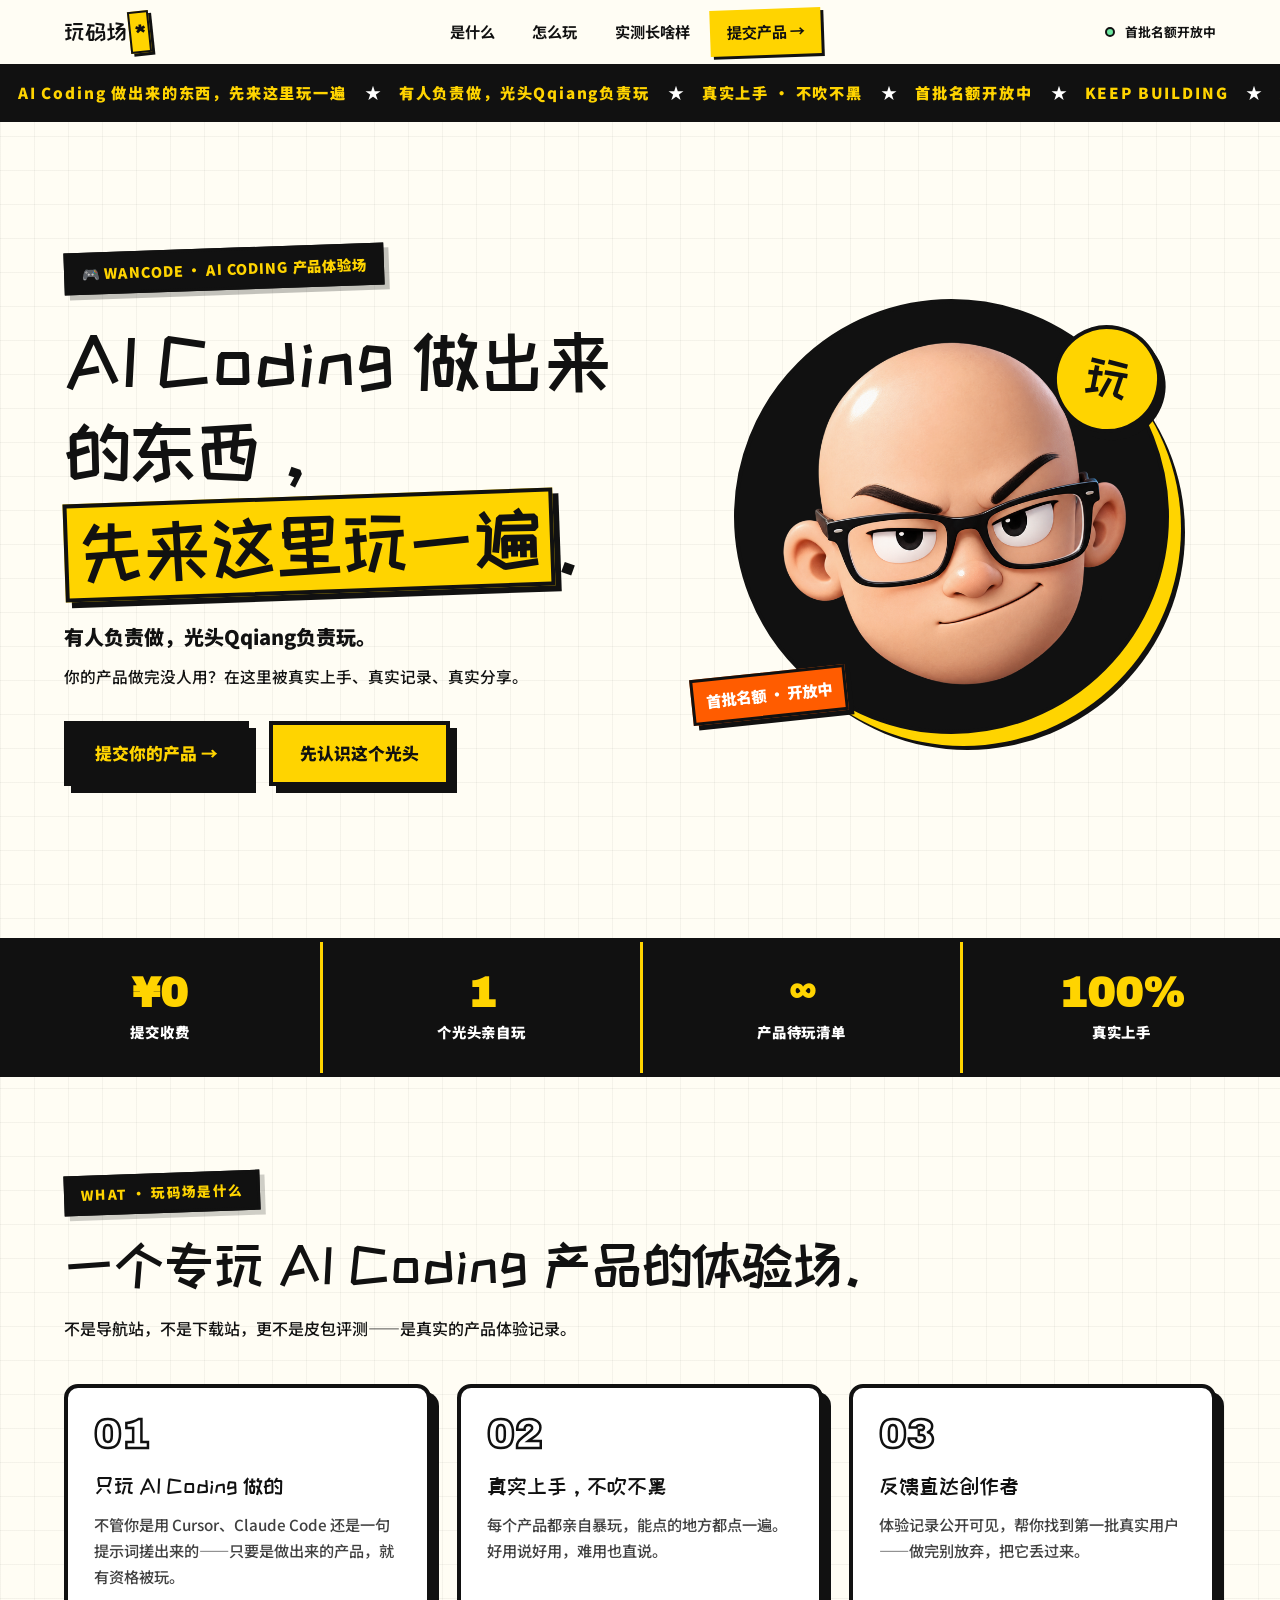
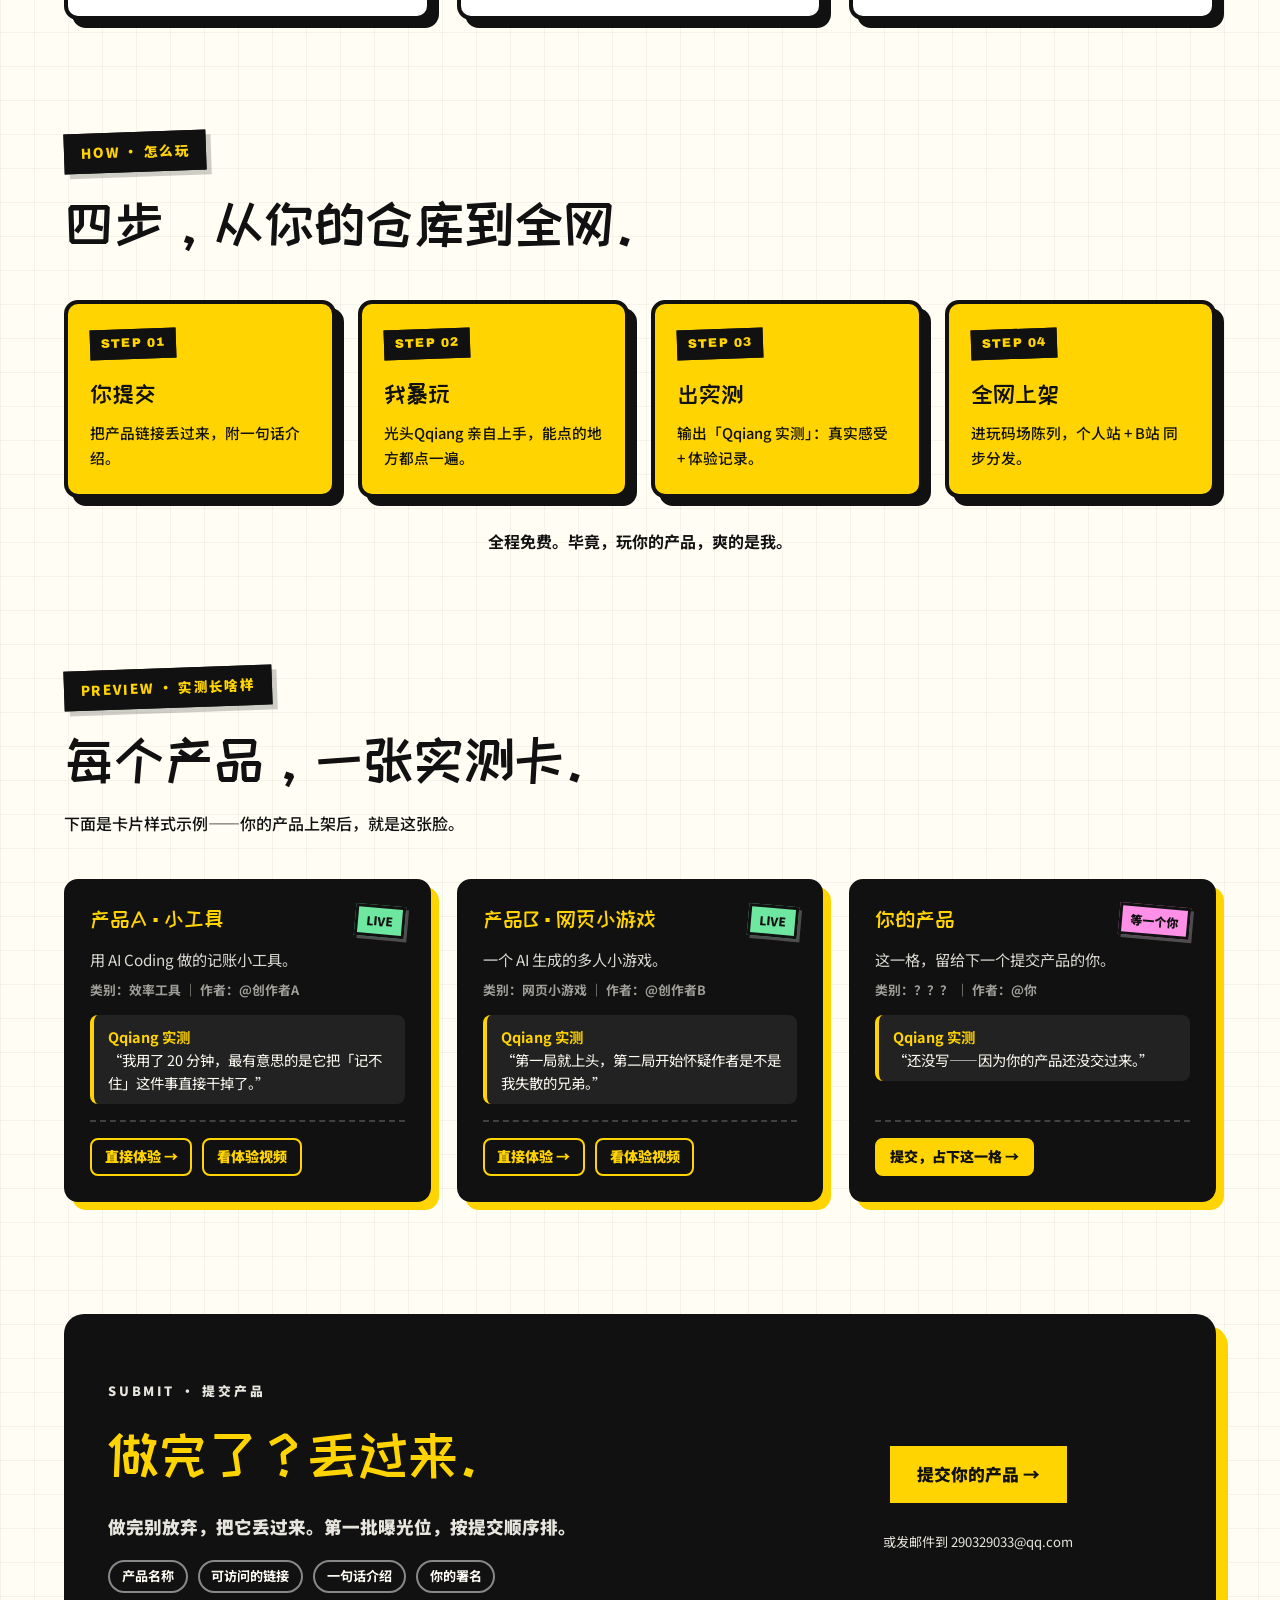
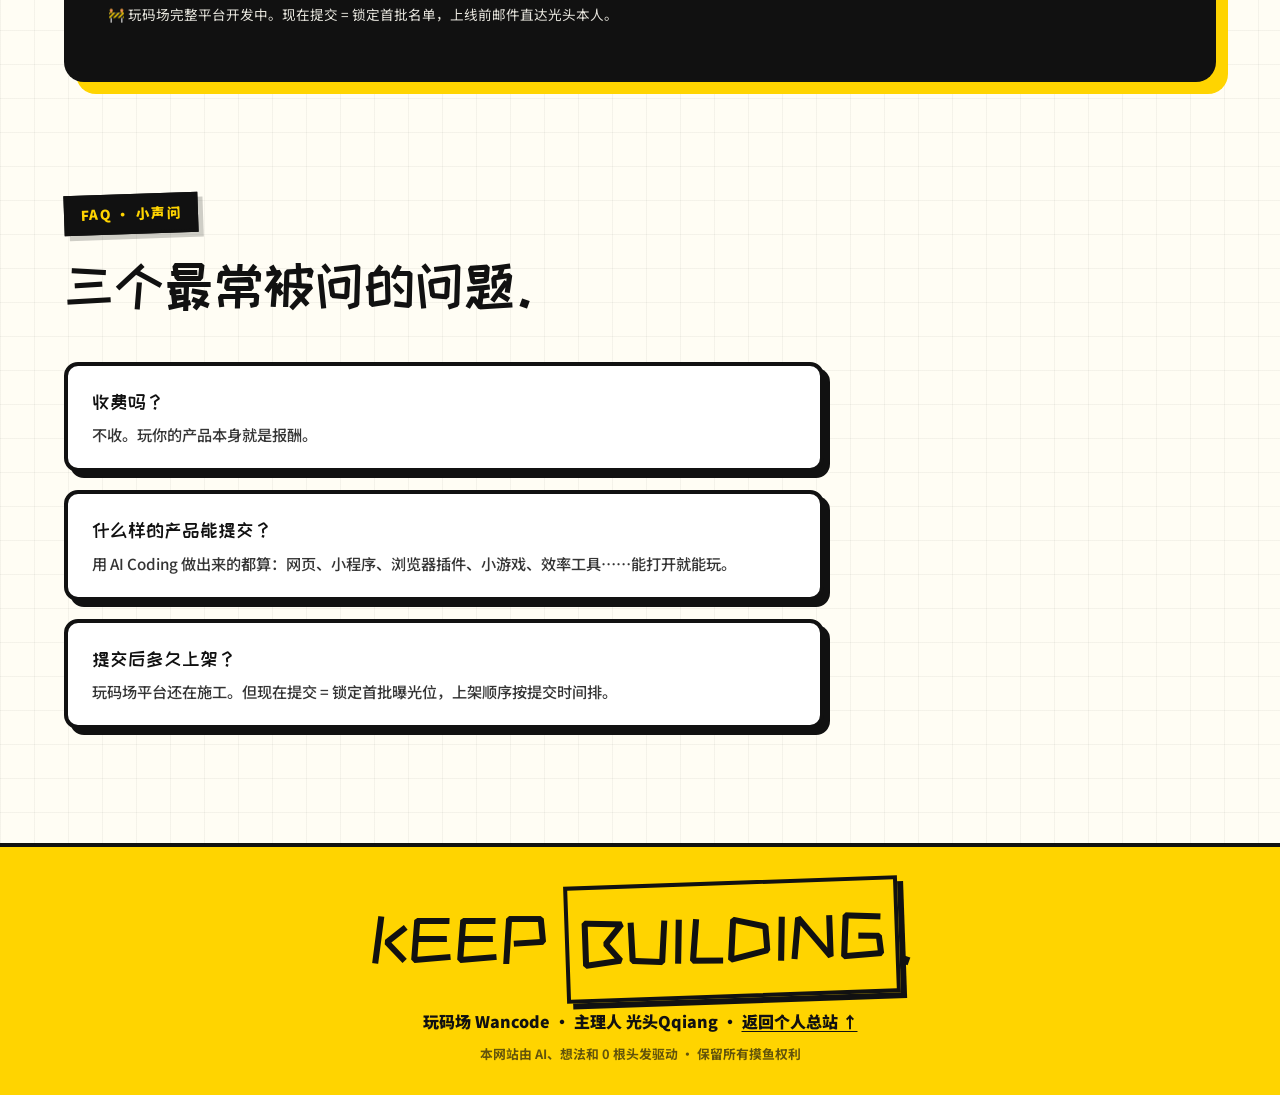
==== wancode/index.html @ 595b13b5 "🏟️ 玩码场落地页上线：AI Coding 产品体验场 + 个人站入口接通" ====
<!DOCTYPE html>
<html lang="zh-CN">
<head>
  <meta charset="UTF-8">
  <meta name="viewport" content="width=device-width, initial-scale=1.0">
  <title>玩码场 Wancode — AI Coding 产品体验场</title>
  <meta name="description" content="玩码场：AI Coding 做出来的东西，先来这里玩一遍。光头Qqiang 替你真实上手体验每一个产品，不吹不黑。">
  <meta property="og:title" content="玩码场 Wancode — AI Coding 产品体验场">
  <meta property="og:description" content="AI Coding 做出来的东西，先来这里玩一遍。有人负责做，光头Qqiang负责玩。">
  <meta property="og:type" content="website">
  <meta property="og:url" content="https://qqiang.com/wancode/">
  <meta property="og:image" content="https://qqiang.com/assets/apple-touch-icon.png">
  <meta name="twitter:card" content="summary">
  <link rel="icon" type="image/png" href="../assets/favicon.png">
  <link rel="apple-touch-icon" href="../assets/apple-touch-icon.png">
  <link rel="preconnect" href="https://fonts.googleapis.com">
  <link rel="preconnect" href="https://fonts.gstatic.com" crossorigin>
  <link href="https://fonts.googleapis.com/css2?family=Archivo+Black&family=Noto+Sans+SC:wght@400;500;700;900&family=ZCOOL+KuaiLe&display=swap" rel="stylesheet">
  <link rel="stylesheet" href="style.css">
</head>
<body>

  <!-- 顶部导航 -->
  <header class="nav">
    <div class="nav-inner">
      <a class="logo" href="#top">玩码场<b>*</b></a>
      <nav class="nav-links">
        <a href="#what">是什么</a>
        <a href="#how">怎么玩</a>
        <a href="#preview">实测长啥样</a>
        <a class="nav-cta" href="#submit">提交产品 →</a>
      </nav>
      <div class="status">
        <span class="dot"></span>
        <span class="txt">首批名额开放中</span>
      </div>
    </div>
  </header>

  <!-- 跑马灯 -->
  <div class="ticker" aria-hidden="true">
    <div class="ticker-track">
      <div class="ticker-group">
        <span>AI Coding 做出来的东西，先来这里玩一遍</span><em>★</em>
        <span>有人负责做，光头Qqiang负责玩</span><em>★</em>
        <span>真实上手 · 不吹不黑</span><em>★</em>
        <span>首批名额开放中</span><em>★</em>
        <span>KEEP BUILDING</span><em>★</em>
      </div>
      <div class="ticker-group">
        <span>AI Coding 做出来的东西，先来这里玩一遍</span><em>★</em>
        <span>有人负责做，光头Qqiang负责玩</span><em>★</em>
        <span>真实上手 · 不吹不黑</span><em>★</em>
        <span>首批名额开放中</span><em>★</em>
        <span>KEEP BUILDING</span><em>★</em>
      </div>
    </div>
  </div>

  <main id="top">

    <!-- ============ HERO ============ -->
    <section class="hero">
      <div class="hero-left">
        <span class="kicker reveal">🎮 WANCODE · AI CODING 产品体验场</span>
        <h1 class="reveal" data-d=".06s">AI Coding 做出来的东西，<br><span class="hl">先来这里玩一遍</span>。</h1>
        <p class="hero-sub reveal" data-d=".12s">有人负责做，光头Qqiang负责玩。</p>
        <p class="hero-note reveal" data-d=".16s">你的产品做完没人用？在这里被真实上手、真实记录、真实分享。</p>
        <div class="hero-cta reveal" data-d=".2s">
          <a class="btn dark" href="#submit">提交你的产品 →</a>
          <a class="btn" href="../">先认识这个光头</a>
        </div>
      </div>

      <div class="hero-right reveal" data-d=".1s">
        <div class="head-zone">
          <img class="head-img" src="../assets/ip-hero.png" alt="玩码场主理人 光头Qqiang">
          <div class="play-badge">玩</div>
          <span class="sticker s1">首批名额 · 开放中</span>
        </div>
      </div>
    </section>

    <!-- 数字条 -->
    <section class="strip reveal">
      <div class="stat"><b>¥0</b><span>提交收费</span></div>
      <div class="stat"><b>1</b><span>个光头亲自玩</span></div>
      <div class="stat"><b>∞</b><span>产品待玩清单</span></div>
      <div class="stat"><b>100%</b><span>真实上手</span></div>
    </section>

    <!-- ============ 是什么 ============ -->
    <section id="what" class="sec">
      <div class="sec-head">
        <span class="sec-tag reveal">WHAT · 玩码场是什么</span>
        <h2 class="reveal" data-d=".06s">一个专玩 AI Coding 产品的体验场。</h2>
        <p class="sec-sub reveal" data-d=".12s">不是导航站，不是下载站，更不是皮包评测——是真实的产品体验记录。</p>
      </div>
      <div class="what-grid">
        <article class="what-card reveal">
          <div class="what-num">01</div>
          <h3>只玩 AI Coding 做的</h3>
          <p>不管你是用 Cursor、Claude Code 还是一句提示词搓出来的——只要是做出来的产品，就有资格被玩。</p>
        </article>
        <article class="what-card reveal" data-d=".08s">
          <div class="what-num">02</div>
          <h3>真实上手，不吹不黑</h3>
          <p>每个产品都亲自暴玩，能点的地方都点一遍。好用说好用，难用也直说。</p>
        </article>
        <article class="what-card reveal" data-d=".16s">
          <div class="what-num">03</div>
          <h3>反馈直达创作者</h3>
          <p>体验记录公开可见，帮你找到第一批真实用户——做完别放弃，把它丢过来。</p>
        </article>
      </div>
    </section>

    <!-- ============ 怎么玩 ============ -->
    <section id="how" class="sec">
      <div class="sec-head">
        <span class="sec-tag reveal">HOW · 怎么玩</span>
        <h2 class="reveal" data-d=".06s">四步，从你的仓库到全网。</h2>
      </div>
      <div class="steps-grid">
        <article class="step-card reveal">
          <span class="step-num">STEP 01</span>
          <h3>你提交</h3>
          <p>把产品链接丢过来，附一句话介绍。</p>
        </article>
        <article class="step-card reveal" data-d=".08s">
          <span class="step-num">STEP 02</span>
          <h3>我暴玩</h3>
          <p>光头Qqiang 亲自上手，能点的地方都点一遍。</p>
        </article>
        <article class="step-card reveal" data-d=".16s">
          <span class="step-num">STEP 03</span>
          <h3>出实测</h3>
          <p>输出「Qqiang 实测」：真实感受 + 体验记录。</p>
        </article>
        <article class="step-card reveal" data-d=".24s">
          <span class="step-num">STEP 04</span>
          <h3>全网上架</h3>
          <p>进玩码场陈列，个人站 + B站 同步分发。</p>
        </article>
      </div>
      <p class="how-note reveal" data-d=".2s">全程免费。毕竟，玩你的产品，爽的是我。</p>
    </section>

    <!-- ============ 实测卡预览 ============ -->
    <section id="preview" class="sec">
      <div class="sec-head">
        <span class="sec-tag reveal">PREVIEW · 实测长啥样</span>
        <h2 class="reveal" data-d=".06s">每个产品，一张实测卡。</h2>
        <p class="sec-sub reveal" data-d=".12s">下面是卡片样式示例——你的产品上架后，就是这张脸。</p>
      </div>
      <div class="played-grid reveal" data-d=".05s">
        <article class="played-card">
          <div class="pc-top">
            <h3>产品A · 小工具</h3>
            <span class="pill live">LIVE</span>
          </div>
          <p class="pc-desc">用 AI Coding 做的记账小工具。</p>
          <p class="pc-author">类别：效率工具 ｜ 作者：@创作者A</p>
          <blockquote class="pc-quote"><b>Qqiang 实测</b><br>“我用了 20 分钟，最有意思的是它把「记不住」这件事直接干掉了。”</blockquote>
          <div class="pc-actions">
            <a href="#" data-placeholder="🔗 示例卡片：你的产品链接会出现在这里">直接体验 →</a>
            <a href="#" data-placeholder="🎬 示例卡片：体验视频入口长这样">看体验视频</a>
          </div>
        </article>
        <article class="played-card">
          <div class="pc-top">
            <h3>产品B · 网页小游戏</h3>
            <span class="pill live">LIVE</span>
          </div>
          <p class="pc-desc">一个 AI 生成的多人小游戏。</p>
          <p class="pc-author">类别：网页小游戏 ｜ 作者：@创作者B</p>
          <blockquote class="pc-quote"><b>Qqiang 实测</b><br>“第一局就上头，第二局开始怀疑作者是不是我失散的兄弟。”</blockquote>
          <div class="pc-actions">
            <a href="#" data-placeholder="🔗 示例卡片：你的产品链接会出现在这里">直接体验 →</a>
            <a href="#" data-placeholder="🎬 示例卡片：体验视频入口长这样">看体验视频</a>
          </div>
        </article>
        <article class="played-card">
          <div class="pc-top">
            <h3>你的产品</h3>
            <span class="pill idea">等一个你</span>
          </div>
          <p class="pc-desc">这一格，留给下一个提交产品的你。</p>
          <p class="pc-author">类别：？？？ ｜ 作者：@你</p>
          <blockquote class="pc-quote"><b>Qqiang 实测</b><br>“还没写——因为你的产品还没交过来。”</blockquote>
          <div class="pc-actions">
            <a class="pc-highlight" href="#submit">提交，占下这一格 →</a>
          </div>
        </article>
      </div>
    </section>

    <!-- ============ 提交产品 ============ -->
    <section id="submit" class="sec">
      <div class="submit-band reveal">
        <div>
          <p class="submit-en">SUBMIT · 提交产品</p>
          <h2>做完了？丢过来。</h2>
          <p class="submit-slogan">做完别放弃，把它丢过来。第一批曝光位，按提交顺序排。</p>
          <div class="submit-chips">
            <span>产品名称</span>
            <span>可访问的链接</span>
            <span>一句话介绍</span>
            <span>你的署名</span>
          </div>
          <p class="submit-note">🚧 玩码场完整平台开发中。现在提交 = 锁定首批名单，上线前邮件直达光头本人。</p>
        </div>
        <div class="submit-cta">
          <a class="btn" href="mailto:290329033@qq.com?subject=提交产品到玩码场">提交你的产品 →</a>
          <p class="submit-alt">或发邮件到 290329033@qq.com</p>
        </div>
      </div>
    </section>

    <!-- ============ FAQ ============ -->
    <section class="sec faq-sec">
      <div class="sec-head">
        <span class="sec-tag reveal">FAQ · 小声问</span>
        <h2 class="reveal" data-d=".06s">三个最常被问的问题。</h2>
      </div>
      <div class="faq-list">
        <div class="faq-item reveal">
          <h3>收费吗？</h3>
          <p>不收。玩你的产品本身就是报酬。</p>
        </div>
        <div class="faq-item reveal" data-d=".08s">
          <h3>什么样的产品能提交？</h3>
          <p>用 AI Coding 做出来的都算：网页、小程序、浏览器插件、小游戏、效率工具……能打开就能玩。</p>
        </div>
        <div class="faq-item reveal" data-d=".16s">
          <h3>提交后多久上架？</h3>
          <p>玩码场平台还在施工。但现在提交 = 锁定首批曝光位，上架顺序按提交时间排。</p>
        </div>
      </div>
    </section>

  </main>

  <footer class="foot">
    <p class="foot-keep">KEEP <span class="hl">BUILDING</span>.</p>
    <p>玩码场 Wancode · 主理人 光头Qqiang · <a href="../">返回个人总站 ↑</a></p>
    <p class="foot-sub">本网站由 AI、想法和 0 根头发驱动 · 保留所有摸鱼权利</p>
  </footer>

  <div id="toast" role="status" aria-live="polite"></div>

  <script>
    (function () {
      'use strict';
      var reduceMotion = matchMedia('(prefers-reduced-motion: reduce)').matches;

      /* 滚动显现 */
      var io = new IntersectionObserver(function (entries) {
        entries.forEach(function (en) {
          if (en.isIntersecting) { en.target.classList.add('in'); io.unobserve(en.target); }
        });
      }, { threshold: 0.12 });
      document.querySelectorAll('.reveal').forEach(function (el) {
        el.style.transitionDelay = el.dataset.d || '0s';
        io.observe(el);
      });

      /* 占位链接提示 */
      var toastEl = document.getElementById('toast');
      var timer = null;
      document.querySelectorAll('a[data-placeholder]').forEach(function (a) {
        a.addEventListener('click', function (e) {
          e.preventDefault();
          if (!toastEl) return;
          toastEl.textContent = a.dataset.placeholder || '📌 占位示例';
          toastEl.classList.add('show');
          clearTimeout(timer);
          timer = setTimeout(function () { toastEl.classList.remove('show'); }, 2800);
        });
      });
    })();
  </script>
</body>
</html>
---- wancode/style.css ----
/* ============================================================
   玩码场 Wancode — AI Coding 产品体验场 · 落地页
   风格：与个人总站同源的黄黑贴纸风，但更"产品"
   ============================================================ */

:root {
  --yellow: #FFD400;
  --ink:    #111111;
  --paper:  #FFFDF4;
  --orange: #FF5C00;
  --blue:   #2D6BFF;
  --pink:   #FF90E8;
  --green:  #6EE7A0;
  --display: 'ZCOOL KuaiLe', 'Archivo Black', 'Noto Sans SC', sans-serif;
  --body:    'Noto Sans SC', system-ui, -apple-system, 'PingFang SC', sans-serif;
}

* { margin: 0; padding: 0; box-sizing: border-box; }

html { scroll-behavior: smooth; scroll-padding-top: 96px; }

body {
  font-family: var(--body);
  color: var(--ink);
  background-color: var(--paper);
  background-image:
    linear-gradient(rgba(17, 17, 17, .045) 1px, transparent 1px),
    linear-gradient(90deg, rgba(17, 17, 17, .045) 1px, transparent 1px);
  background-size: 34px 34px;
  overflow-x: hidden;
  line-height: 1.7;
  padding-top: 68px;
}

::selection { background: var(--yellow); color: var(--ink); }

:focus-visible { outline: 3px solid var(--blue); outline-offset: 3px; }

::-webkit-scrollbar { width: 13px; }
::-webkit-scrollbar-track { background: var(--paper); border-left: 3px solid var(--ink); }
::-webkit-scrollbar-thumb { background: var(--ink); border: 3px solid var(--paper); }

img { max-width: 100%; display: block; user-select: none; -webkit-user-drag: none; }
a { color: inherit; }

/* ---------- 导航 ---------- */
.nav {
  position: fixed; top: 0; left: 0; right: 0;
  z-index: 100;
  background: var(--paper);
  border-bottom: 4px solid var(--ink);
}
.nav-inner {
  max-width: 1200px; margin: 0 auto;
  height: 64px; padding: 0 24px;
  display: flex; align-items: center; justify-content: space-between; gap: 16px;
}
.logo {
  font-family: var(--display); font-weight: 400;
  font-size: 1.4rem; text-decoration: none; white-space: nowrap;
}
.logo b {
  display: inline-block;
  background: var(--yellow);
  border: 2.5px solid var(--ink);
  box-shadow: 3px 3px 0 var(--ink);
  padding: 0 .18em;
  rotate: -6deg;
  margin-left: 2px;
}
.nav-links { display: flex; gap: 4px; align-items: center; }
.nav-links a {
  font-weight: 700; font-size: .95rem;
  text-decoration: none;
  padding: .45em .9em;
  border: 3px solid transparent;
  transition: .15s;
}
.nav-links a:hover {
  background: var(--yellow);
  border-color: var(--ink);
  box-shadow: 4px 4px 0 var(--ink);
  translate: -2px -2px;
}
.nav-cta {
  font-weight: 900; font-size: .85rem;
  background: var(--yellow); color: var(--ink);
  border: 3px solid var(--ink);
  box-shadow: 3px 3px 0 var(--ink);
  padding: .35em .8em;
  rotate: -2deg;
}
.nav-cta:hover { translate: -2px -2px; box-shadow: 5px 5px 0 var(--ink); }
.status {
  display: flex; align-items: center; gap: 10px;
  font-size: .8rem; font-weight: 700; white-space: nowrap;
}
.dot {
  width: 10px; height: 10px; border-radius: 50%;
  background: var(--green);
  border: 2px solid var(--ink);
  animation: pulse 1.6s infinite;
  flex: none;
}
@keyframes pulse {
  50% { transform: scale(1.35); box-shadow: 0 0 0 4px rgba(110, 231, 160, .35); }
}

/* ---------- 跑马灯 ---------- */
.ticker { background: var(--ink); border-bottom: 4px solid var(--ink); overflow: hidden; }
.ticker-track { display: flex; width: max-content; animation: scrollx 26s linear infinite; }
.ticker:hover .ticker-track { animation-play-state: paused; }
.ticker-group { display: flex; align-items: center; white-space: nowrap; }
.ticker-group span {
  color: var(--yellow);
  font-weight: 900; font-size: .95rem;
  letter-spacing: .12em;
  padding: 12px 18px;
}
.ticker-group em { color: #fff; font-style: normal; }
@keyframes scrollx { to { transform: translateX(-50%); } }

/* ---------- HERO ---------- */
.hero {
  max-width: 1200px; margin: 0 auto;
  padding: 60px 24px 30px;
  display: grid; grid-template-columns: 1.05fr .95fr;
  gap: 40px; align-items: center;
  min-height: calc(100vh - 140px);
}
.kicker {
  display: inline-block;
  background: var(--ink); color: var(--yellow);
  border: 3px solid var(--ink);
  box-shadow: 5px 5px 0 rgba(17, 17, 17, .25);
  padding: .4em 1em;
  font-weight: 900; font-size: .9rem;
  letter-spacing: .06em;
  rotate: -2deg;
}
.hero h1 {
  font-family: var(--display); font-weight: 400;
  font-size: clamp(2.4rem, 5.8vw, 4.5rem);
  line-height: 1.25;
  margin: 26px 0 0;
}
.hl {
  display: inline-block;
  background: var(--yellow);
  border: 4px solid var(--ink);
  box-shadow: 6px 6px 0 var(--ink);
  padding: 0 .14em;
  rotate: -2deg;
}
.hero-sub {
  margin-top: 26px;
  font-weight: 900; font-size: 1.25rem;
}
.hero-note {
  margin-top: 10px;
  font-weight: 500; font-size: .98rem;
  opacity: .75;
  max-width: 30em;
}
.hero-cta { display: flex; gap: 20px; flex-wrap: wrap; margin-top: 30px; }

.btn {
  display: inline-flex; align-items: center; gap: .5em;
  font-weight: 900; font-size: 1.05rem;
  padding: .85em 1.6em;
  border: 4px solid var(--ink);
  box-shadow: 7px 7px 0 var(--ink);
  background: var(--yellow); color: var(--ink);
  text-decoration: none;
  transition: .15s;
}
.btn:hover  { translate: -3px -3px; box-shadow: 10px 10px 0 var(--ink); }
.btn:active { translate: 4px 4px;   box-shadow: 2px 2px 0 var(--ink); }
.btn.dark   { background: var(--ink); color: var(--yellow); }

/* ---------- 光头 + 玩徽章 ---------- */
.hero-right { display: flex; justify-content: center; }
.head-zone {
  position: relative;
  width: clamp(280px, 34vw, 440px);
  margin: 0 auto;
}
.head-img {
  width: 100%;
  border-radius: 50%;
  border: 4px solid var(--ink);
  background: #111;
  box-shadow: 12px 12px 0 var(--yellow), 16px 16px 0 var(--ink);
  animation: bob 5s ease-in-out infinite;
}
@keyframes bob { 50% { translate: 0 -12px; } }
.play-badge {
  position: absolute; top: 6%; right: 2%;
  width: clamp(72px, 10vw, 108px);
  aspect-ratio: 1;
  background: var(--yellow); color: var(--ink);
  border: 4px solid var(--ink);
  border-radius: 50%;
  box-shadow: 6px 6px 0 var(--ink);
  display: grid; place-items: center;
  font-family: var(--display);
  font-size: clamp(2rem, 4vw, 3rem);
  rotate: 12deg;
  animation: bob 4s ease-in-out infinite;
  animation-delay: .5s;
}
.sticker {
  position: absolute;
  background: var(--orange); color: #fff;
  border: 3px solid var(--ink);
  box-shadow: 5px 5px 0 var(--ink);
  padding: .45em .8em;
  font-weight: 900;
  font-size: clamp(.78rem, 1.3vw, .95rem);
  white-space: nowrap;
  rotate: -6deg;
  animation: bob 6s ease-in-out infinite;
  animation-delay: 1s;
}
.s1 { bottom: 4%; left: -10%; }

/* ---------- 数字条 ---------- */
.strip {
  display: grid; grid-template-columns: repeat(4, 1fr);
  background: var(--ink);
  border-top: 4px solid var(--ink);
  border-bottom: 4px solid var(--ink);
  margin-top: 56px;
}
.strip .stat { padding: 28px 12px; text-align: center; border-left: 3px solid var(--yellow); }
.strip .stat:first-child { border-left: none; }
.strip b {
  display: block;
  font-family: 'Archivo Black';
  font-size: clamp(1.8rem, 3.5vw, 2.6rem);
  line-height: 1.15;
  color: var(--yellow);
}
.strip span { font-weight: 900; font-size: .9rem; letter-spacing: .06em; color: #fff; }

/* ---------- 通用 Section ---------- */
.sec { max-width: 1200px; margin: 0 auto; padding: 96px 24px 16px; }
.sec-head { margin-bottom: 42px; }
.sec-head h2 {
  font-family: var(--display); font-weight: 400;
  font-size: clamp(2.2rem, 4.5vw, 3.4rem);
  line-height: 1.25;
  margin-top: 18px;
}
.sec-tag {
  display: inline-block;
  background: var(--ink); color: var(--yellow);
  border: 3px solid var(--ink);
  box-shadow: 5px 5px 0 rgba(17, 17, 17, .2);
  padding: .4em 1em;
  font-weight: 900; font-size: .85rem;
  letter-spacing: .1em;
  rotate: -2deg;
}
.sec-sub {
  margin-top: 16px;
  font-weight: 500; opacity: .75;
  max-width: 40em;
}

/* ---------- 是什么 ---------- */
.what-grid {
  display: grid; grid-template-columns: repeat(auto-fit, minmax(260px, 1fr));
  gap: 26px;
}
.what-card {
  background: #fff;
  border: 4px solid var(--ink);
  border-radius: 14px;
  box-shadow: 8px 8px 0 var(--ink);
  padding: 26px;
  transition: .15s;
}
.what-card:hover { translate: -4px -4px; box-shadow: 12px 12px 0 var(--ink); }
.what-num {
  font-family: 'Archivo Black';
  font-size: 2.6rem; line-height: 1;
  color: transparent;
  -webkit-text-stroke: 2.5px var(--ink);
  margin-bottom: 12px;
}
.what-card h3 {
  font-family: var(--display); font-weight: 400;
  font-size: 1.35rem; margin-bottom: 8px;
}
.what-card p { font-size: .95rem; font-weight: 500; opacity: .8; }

/* ---------- 怎么玩 ---------- */
.steps-grid {
  display: grid; grid-template-columns: repeat(auto-fit, minmax(230px, 1fr));
  gap: 22px;
}
.step-card {
  background: var(--yellow);
  border: 4px solid var(--ink);
  border-radius: 14px;
  box-shadow: 8px 8px 0 var(--ink);
  padding: 24px 22px;
  transition: .15s;
}
.step-card:hover { translate: -4px -4px; box-shadow: 12px 12px 0 var(--ink); }
.step-num {
  display: inline-block;
  background: var(--ink); color: var(--yellow);
  border: 2.5px solid var(--ink);
  padding: .2em .7em;
  font-family: 'Archivo Black';
  font-size: .78rem;
  letter-spacing: .1em;
  rotate: -2deg;
  margin-bottom: 14px;
}
.step-card h3 {
  font-family: var(--display); font-weight: 400;
  font-size: 1.5rem; margin-bottom: 6px;
}
.step-card p { font-size: .92rem; font-weight: 500; }
.how-note {
  margin-top: 30px;
  text-align: center;
  font-weight: 700;
  opacity: .7;
}

/* ---------- 实测卡预览 ---------- */
.played-grid {
  display: grid; grid-template-columns: repeat(auto-fit, minmax(280px, 1fr));
  gap: 26px;
}
.played-card {
  position: relative; display: flex; flex-direction: column;
  background: #111; color: var(--paper);
  border: 4px solid var(--ink);
  border-radius: 14px;
  box-shadow: 8px 8px 0 var(--yellow);
  padding: 22px;
  transition: .15s;
}
.played-card:hover { translate: -4px -4px; box-shadow: 11px 11px 0 var(--yellow); }
.played-card .pc-top {
  display: flex; align-items: flex-start; justify-content: space-between; gap: 12px;
}
.played-card h3 {
  font-family: var(--display); font-weight: 400;
  font-size: 1.35rem; color: var(--yellow); line-height: 1.3;
}
.pill {
  display: inline-block;
  border: 3px solid var(--ink);
  box-shadow: 3px 3px 0 rgba(255, 255, 255, .25);
  background: var(--green);
  padding: .25em .7em;
  font-size: .75rem; font-weight: 900;
  rotate: 5deg;
  white-space: nowrap;
}
.pill.live { background: var(--green); color: var(--ink); }
.pill.wip { background: var(--yellow); color: var(--ink); }
.pill.idea { background: var(--pink); color: var(--ink); }
.pc-desc { margin-top: 10px; font-size: .95rem; opacity: .85; }
.pc-author { margin-top: 6px; font-size: .8rem; opacity: .6; font-weight: 700; }
.pc-quote {
  margin-top: 14px; margin-bottom: 16px;
  background: rgba(255, 255, 255, .07);
  border-left: 4px solid var(--yellow);
  border-radius: 8px;
  padding: 10px 14px;
  font-size: .9rem; line-height: 1.6;
}
.pc-quote b { color: var(--yellow); }
.pc-actions {
  display: flex; gap: 10px; flex-wrap: wrap;
  margin-top: auto; padding-top: 16px;
  border-top: 2px dashed rgba(255, 255, 255, .2);
}
.pc-actions a {
  color: var(--yellow); font-weight: 900; font-size: .88rem;
  text-decoration: none;
  border: 2.5px solid var(--yellow);
  border-radius: 8px;
  padding: .35em .9em;
  transition: .15s;
}
.pc-actions a:hover { background: var(--yellow); color: var(--ink); }
.pc-actions .pc-highlight { background: var(--yellow); color: var(--ink); }
.pc-actions .pc-highlight:hover { background: var(--paper); border-color: var(--paper); color: var(--ink); }

/* ---------- 提交产品 ---------- */
.submit-band {
  max-width: 1200px; margin: 0 auto;
  padding: 56px 44px;
  background: var(--ink); color: var(--paper);
  border-radius: 20px;
  box-shadow: 12px 12px 0 var(--yellow);
  display: grid; grid-template-columns: 1.25fr .75fr;
  gap: 30px; align-items: center;
}
.submit-en { letter-spacing: .22em; font-weight: 900; font-size: .8rem; opacity: .55; }
.submit-band h2 {
  font-family: var(--display); font-weight: 400;
  font-size: clamp(2.2rem, 5vw, 3.4rem);
  color: var(--yellow); margin-top: 8px;
}
.submit-slogan { font-weight: 900; font-size: 1.1rem; margin-top: 14px; }
.submit-band p { margin-top: 10px; opacity: .9; }
.submit-chips { display: flex; gap: 10px; flex-wrap: wrap; margin-top: 18px; }
.submit-chips span {
  border: 2.5px solid rgba(255, 255, 255, .5);
  border-radius: 999px;
  padding: .25em .9em;
  font-size: .82rem; font-weight: 700;
}
.submit-note { font-size: .85rem; opacity: .55; }
.submit-cta { display: flex; flex-direction: column; align-items: center; gap: 14px; }
.submit-alt { font-size: .82rem; opacity: .55; }

/* ---------- FAQ ---------- */
.faq-list { max-width: 760px; }
.faq-item {
  background: #fff;
  border: 4px solid var(--ink);
  border-radius: 14px;
  box-shadow: 6px 6px 0 var(--ink);
  padding: 20px 24px;
  margin-bottom: 18px;
}
.faq-item h3 {
  font-family: var(--display); font-weight: 400;
  font-size: 1.2rem; margin-bottom: 4px;
}
.faq-item p { font-weight: 500; font-size: .95rem; opacity: .85; }

/* ---------- 页脚 ---------- */
.foot {
  margin-top: 80px;
  background: var(--yellow);
  border-top: 4px solid var(--ink);
  padding: 34px 20px 30px;
  text-align: center;
  font-weight: 900;
}
.foot-keep {
  font-family: var(--display); font-weight: 400;
  font-size: clamp(2.2rem, 6vw, 4rem);
  margin-bottom: 10px;
}
.foot a { text-decoration: underline; text-underline-offset: 3px; }
.foot-sub { font-size: .8rem; font-weight: 700; opacity: .65; margin-top: 8px; }

/* ---------- Toast ---------- */
#toast {
  position: fixed; left: 50%; bottom: 30px;
  transform: translate(-50%, 20px);
  opacity: 0;
  background: var(--ink); color: var(--yellow);
  box-shadow: 6px 6px 0 rgba(17, 17, 17, .3);
  padding: 14px 24px;
  font-weight: 900;
  z-index: 999;
  pointer-events: none;
  max-width: 86vw; text-align: center;
  transition: .3s cubic-bezier(.2, .7, .2, 1);
}
#toast.show { opacity: 1; transform: translate(-50%, 0); }

/* ---------- 滚动显现 ---------- */
.reveal {
  opacity: 0;
  transform: translateY(26px);
  transition: opacity .7s ease, transform .7s cubic-bezier(.2, .7, .2, 1);
}
.reveal.in { opacity: 1; transform: translateY(0); }

/* ---------- 响应式 ---------- */
@media (max-width: 920px) {
  .hero { grid-template-columns: 1fr; min-height: auto; padding-top: 30px; gap: 60px; }
  .hero-right { order: -1; }
  .nav-links a:not(.nav-cta) { display: none; }
  .strip { grid-template-columns: repeat(2, 1fr); }
  .strip .stat:nth-child(odd) { border-left: none; }
  .strip .stat:nth-child(n+3) { border-top: 3px solid var(--yellow); }
  .wancode-grid, .submit-band { grid-template-columns: 1fr; }
  .submit-band { padding: 40px 26px; }
}
@media (max-width: 560px) {
  body { padding-top: 60px; }
  .nav-inner { height: 56px; padding: 0 16px; }
  .status .txt { display: none; }
  .sec { padding: 70px 18px 10px; }
  .hero { padding: 26px 18px 20px; }
  .head-zone { width: min(80vw, 340px); }
  .sticker { font-size: .7rem; }
  .btn { padding: .75em 1.3em; font-size: .95rem; }
}
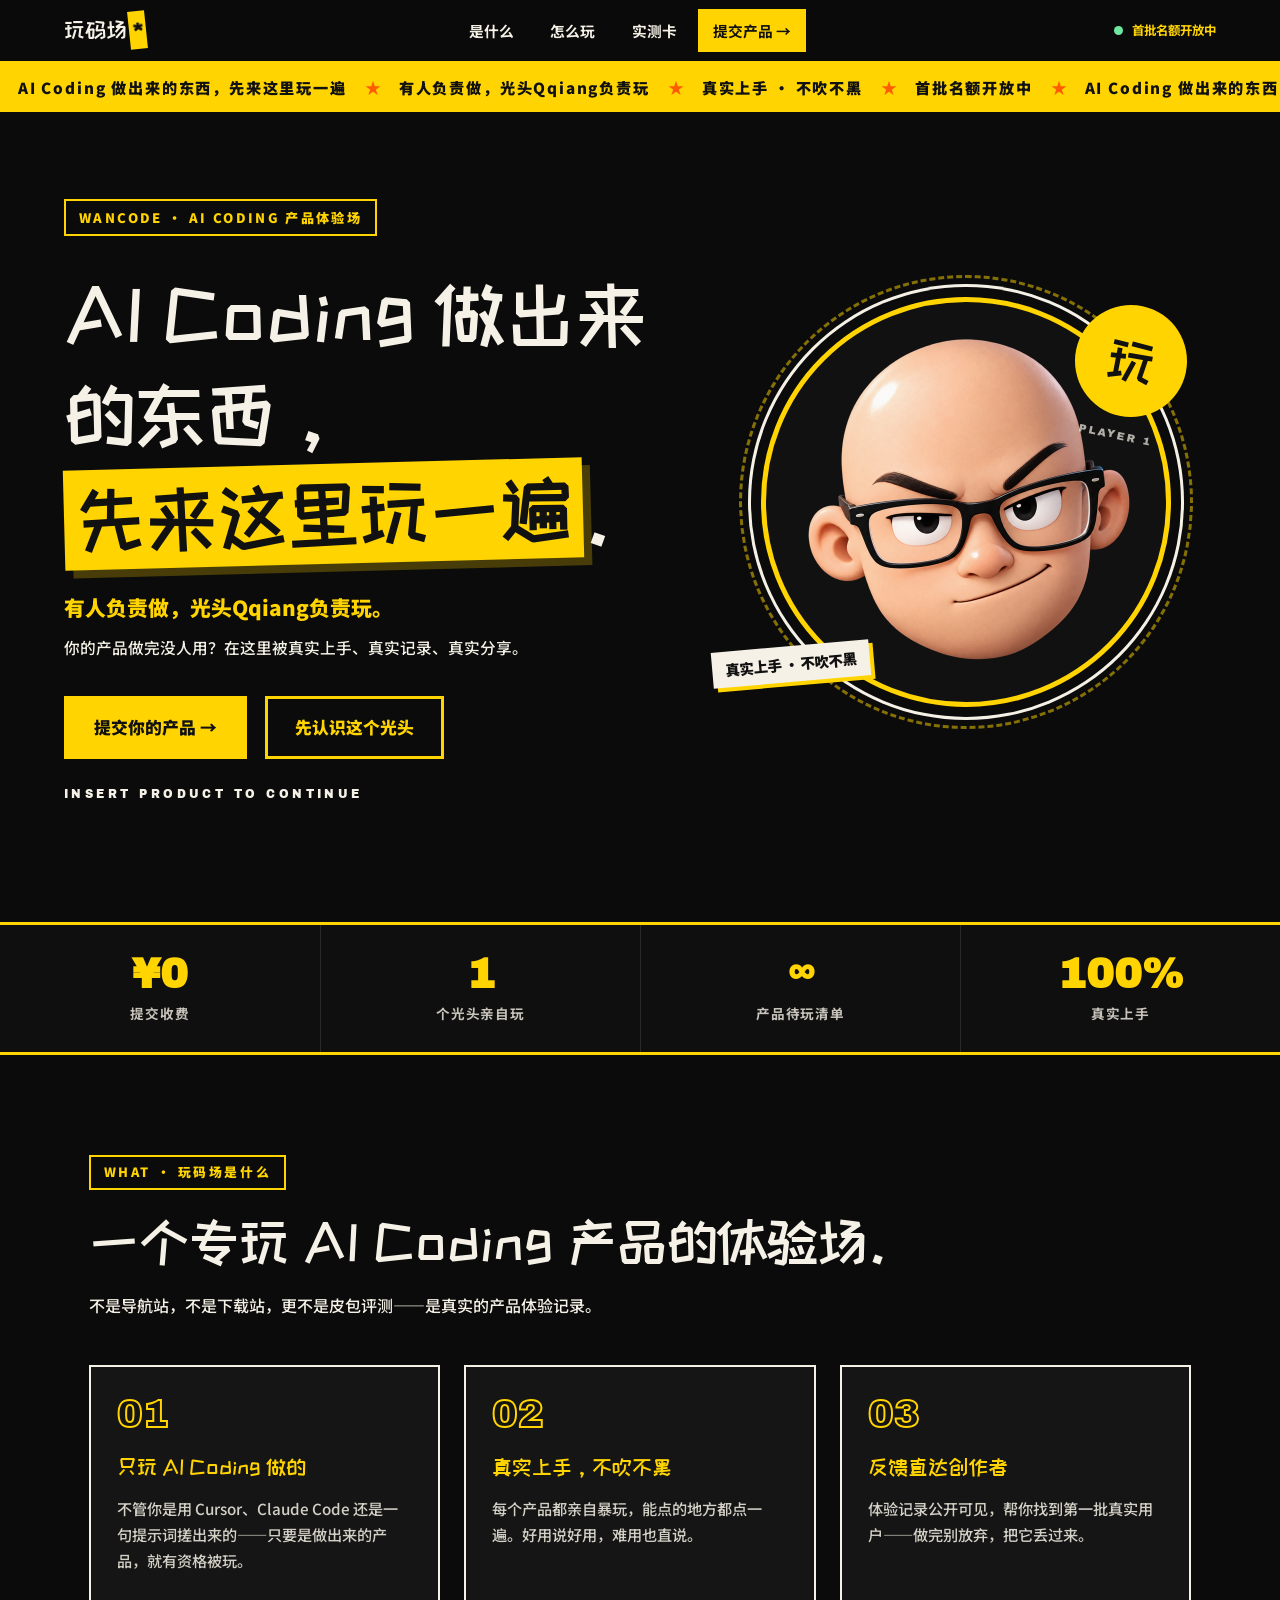
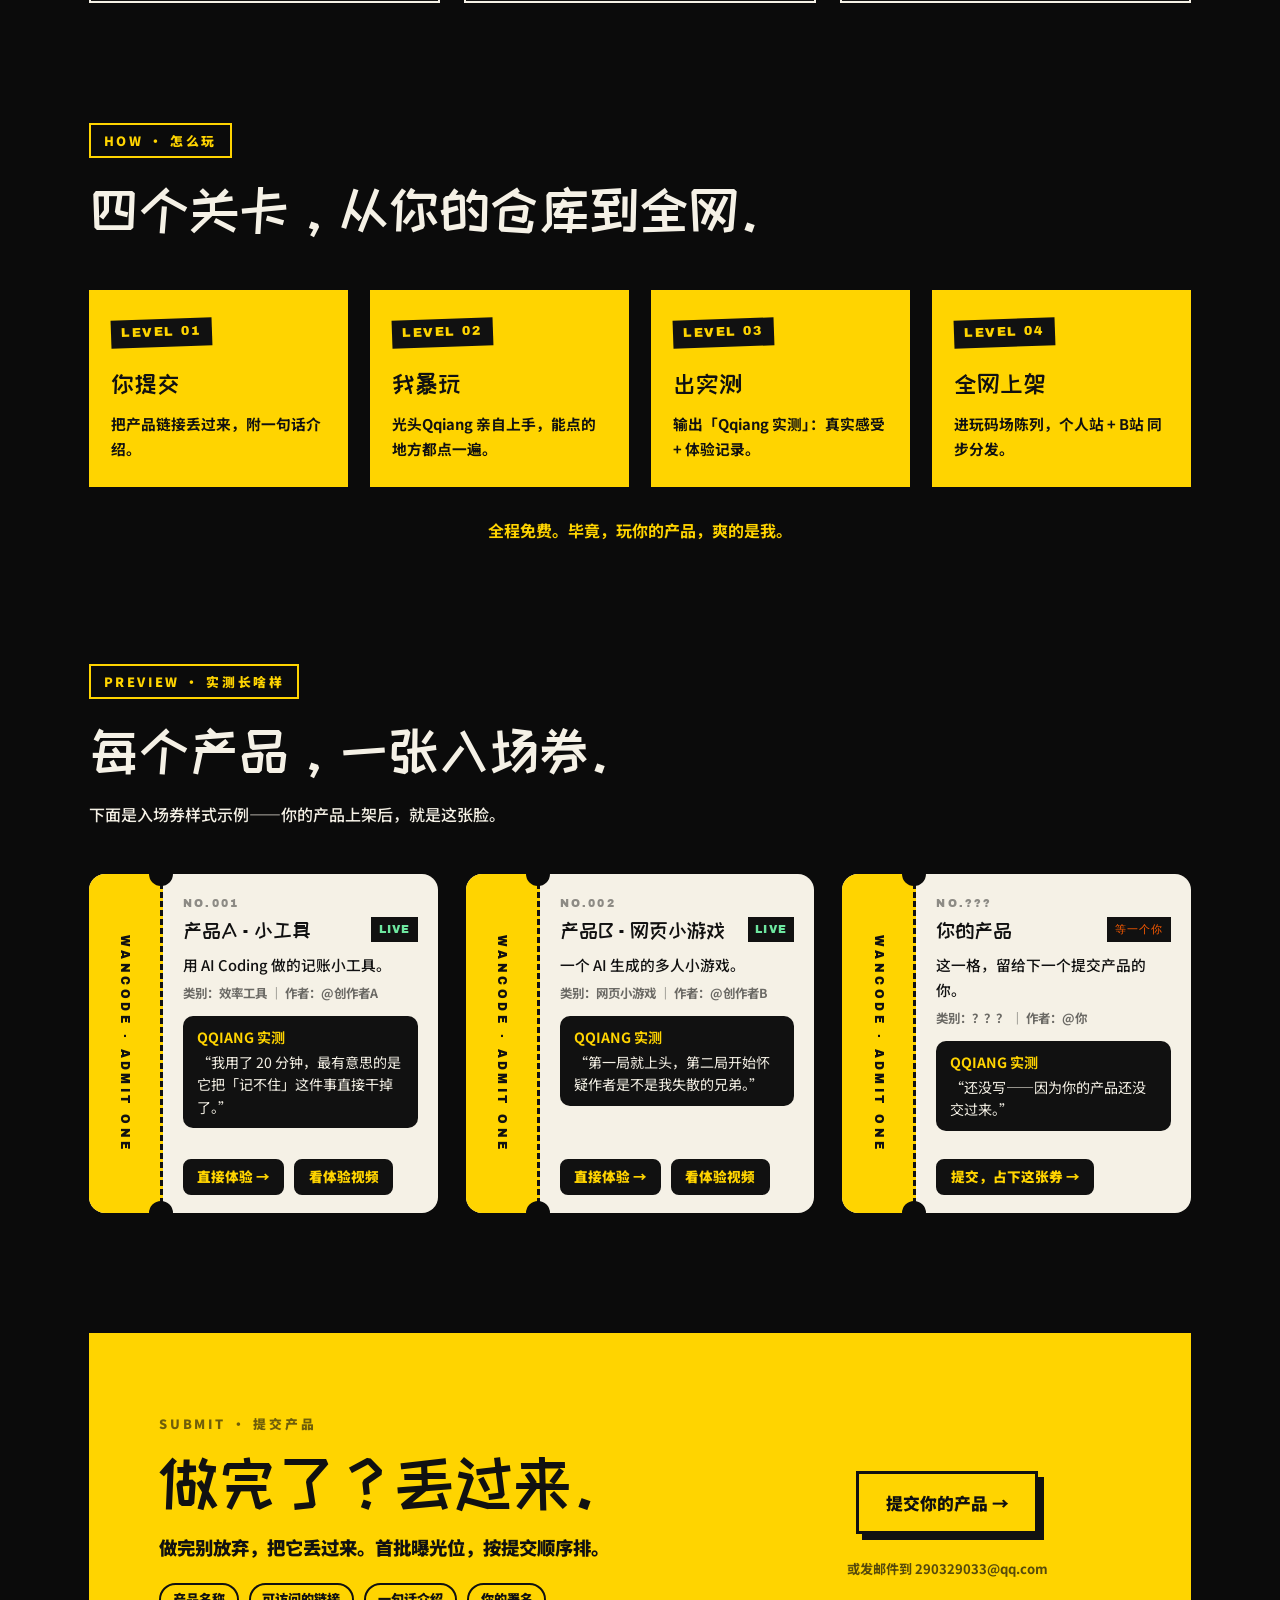
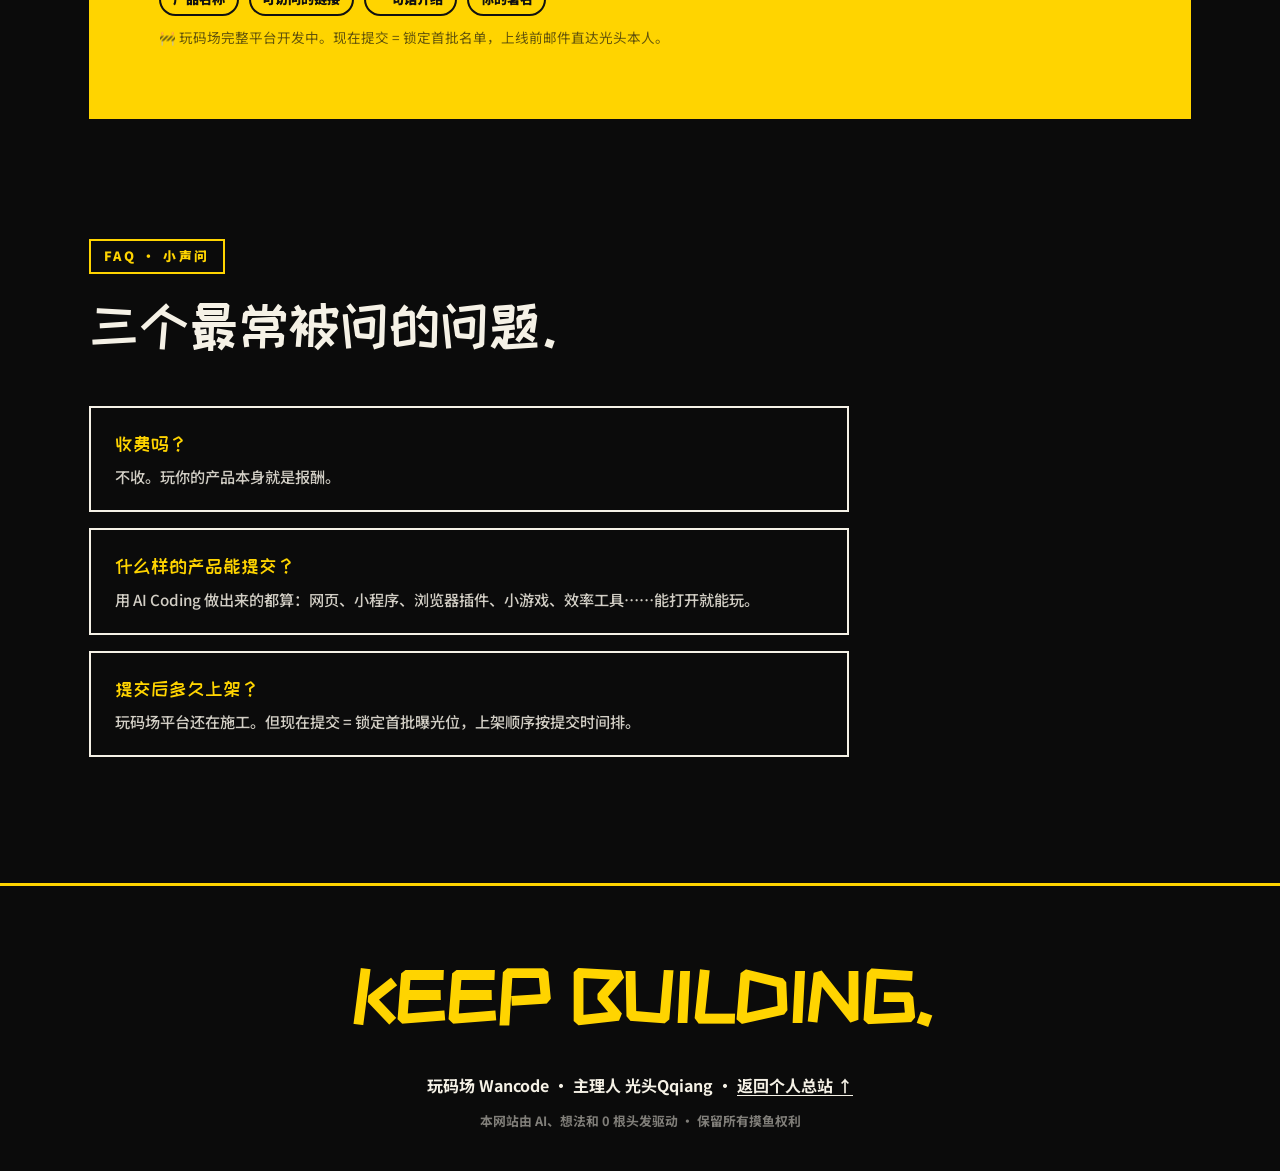
==== commit 2f957025: "🌕 玩码场 UI 重做：暗夜街机风 + 入场券实测卡，与个人站明确区分" ====
--- a/wancode/index.html
+++ b/wancode/index.html
@@ -27,17 +27,17 @@
       <nav class="nav-links">
         <a href="#what">是什么</a>
         <a href="#how">怎么玩</a>
-        <a href="#preview">实测长啥样</a>
+        <a href="#preview">实测卡</a>
         <a class="nav-cta" href="#submit">提交产品 →</a>
       </nav>
       <div class="status">
         <span class="dot"></span>
-        <span class="txt">首批名额开放中</span>
+        <span>首批名额开放中</span>
       </div>
     </div>
   </header>
 
-  <!-- 跑马灯 -->
+  <!-- 跑马灯（黄底黑字） -->
   <div class="ticker" aria-hidden="true">
     <div class="ticker-track">
       <div class="ticker-group">
@@ -45,14 +45,12 @@
         <span>有人负责做，光头Qqiang负责玩</span><em>★</em>
         <span>真实上手 · 不吹不黑</span><em>★</em>
         <span>首批名额开放中</span><em>★</em>
-        <span>KEEP BUILDING</span><em>★</em>
       </div>
       <div class="ticker-group">
         <span>AI Coding 做出来的东西，先来这里玩一遍</span><em>★</em>
         <span>有人负责做，光头Qqiang负责玩</span><em>★</em>
         <span>真实上手 · 不吹不黑</span><em>★</em>
         <span>首批名额开放中</span><em>★</em>
-        <span>KEEP BUILDING</span><em>★</em>
       </div>
     </div>
   </div>
@@ -62,26 +60,27 @@
     <!-- ============ HERO ============ -->
     <section class="hero">
       <div class="hero-left">
-        <span class="kicker reveal">🎮 WANCODE · AI CODING 产品体验场</span>
+        <span class="kicker reveal">WANCODE · AI CODING 产品体验场</span>
         <h1 class="reveal" data-d=".06s">AI Coding 做出来的东西，<br><span class="hl">先来这里玩一遍</span>。</h1>
         <p class="hero-sub reveal" data-d=".12s">有人负责做，光头Qqiang负责玩。</p>
         <p class="hero-note reveal" data-d=".16s">你的产品做完没人用？在这里被真实上手、真实记录、真实分享。</p>
         <div class="hero-cta reveal" data-d=".2s">
-          <a class="btn dark" href="#submit">提交你的产品 →</a>
-          <a class="btn" href="../">先认识这个光头</a>
-        </div>
+          <a class="btn" href="#submit">提交你的产品 →</a>
+          <a class="btn ghost" href="../">先认识这个光头</a>
+        </div>
+        <p class="hero-insert reveal" data-d=".26s">INSERT PRODUCT TO CONTINUE</p>
       </div>
 
       <div class="hero-right reveal" data-d=".1s">
-        <div class="head-zone">
-          <img class="head-img" src="../assets/ip-hero.png" alt="玩码场主理人 光头Qqiang">
-          <div class="play-badge">玩</div>
-          <span class="sticker s1">首批名额 · 开放中</span>
-        </div>
-      </div>
-    </section>
-
-    <!-- 数字条 -->
+        <div class="coin">
+          <img class="coin-img" src="../assets/ip-hero.png" alt="玩码场主理人 光头Qqiang">
+          <div class="coin-badge">玩</div>
+          <span class="coin-tag">真实上手 · 不吹不黑</span>
+        </div>
+      </div>
+    </section>
+
+    <!-- 街机计数条 -->
     <section class="strip reveal">
       <div class="stat"><b>¥0</b><span>提交收费</span></div>
       <div class="stat"><b>1</b><span>个光头亲自玩</span></div>
@@ -119,26 +118,26 @@
     <section id="how" class="sec">
       <div class="sec-head">
         <span class="sec-tag reveal">HOW · 怎么玩</span>
-        <h2 class="reveal" data-d=".06s">四步，从你的仓库到全网。</h2>
+        <h2 class="reveal" data-d=".06s">四个关卡，从你的仓库到全网。</h2>
       </div>
       <div class="steps-grid">
         <article class="step-card reveal">
-          <span class="step-num">STEP 01</span>
+          <span class="step-num">LEVEL 01</span>
           <h3>你提交</h3>
           <p>把产品链接丢过来，附一句话介绍。</p>
         </article>
         <article class="step-card reveal" data-d=".08s">
-          <span class="step-num">STEP 02</span>
+          <span class="step-num">LEVEL 02</span>
           <h3>我暴玩</h3>
           <p>光头Qqiang 亲自上手，能点的地方都点一遍。</p>
         </article>
         <article class="step-card reveal" data-d=".16s">
-          <span class="step-num">STEP 03</span>
+          <span class="step-num">LEVEL 03</span>
           <h3>出实测</h3>
           <p>输出「Qqiang 实测」：真实感受 + 体验记录。</p>
         </article>
         <article class="step-card reveal" data-d=".24s">
-          <span class="step-num">STEP 04</span>
+          <span class="step-num">LEVEL 04</span>
           <h3>全网上架</h3>
           <p>进玩码场陈列，个人站 + B站 同步分发。</p>
         </article>
@@ -146,50 +145,64 @@
       <p class="how-note reveal" data-d=".2s">全程免费。毕竟，玩你的产品，爽的是我。</p>
     </section>
 
-    <!-- ============ 实测卡预览 ============ -->
+    <!-- ============ 实测入场券 ============ -->
     <section id="preview" class="sec">
       <div class="sec-head">
         <span class="sec-tag reveal">PREVIEW · 实测长啥样</span>
-        <h2 class="reveal" data-d=".06s">每个产品，一张实测卡。</h2>
-        <p class="sec-sub reveal" data-d=".12s">下面是卡片样式示例——你的产品上架后，就是这张脸。</p>
-      </div>
-      <div class="played-grid reveal" data-d=".05s">
-        <article class="played-card">
-          <div class="pc-top">
-            <h3>产品A · 小工具</h3>
-            <span class="pill live">LIVE</span>
-          </div>
-          <p class="pc-desc">用 AI Coding 做的记账小工具。</p>
-          <p class="pc-author">类别：效率工具 ｜ 作者：@创作者A</p>
-          <blockquote class="pc-quote"><b>Qqiang 实测</b><br>“我用了 20 分钟，最有意思的是它把「记不住」这件事直接干掉了。”</blockquote>
-          <div class="pc-actions">
-            <a href="#" data-placeholder="🔗 示例卡片：你的产品链接会出现在这里">直接体验 →</a>
-            <a href="#" data-placeholder="🎬 示例卡片：体验视频入口长这样">看体验视频</a>
-          </div>
-        </article>
-        <article class="played-card">
-          <div class="pc-top">
-            <h3>产品B · 网页小游戏</h3>
-            <span class="pill live">LIVE</span>
-          </div>
-          <p class="pc-desc">一个 AI 生成的多人小游戏。</p>
-          <p class="pc-author">类别：网页小游戏 ｜ 作者：@创作者B</p>
-          <blockquote class="pc-quote"><b>Qqiang 实测</b><br>“第一局就上头，第二局开始怀疑作者是不是我失散的兄弟。”</blockquote>
-          <div class="pc-actions">
-            <a href="#" data-placeholder="🔗 示例卡片：你的产品链接会出现在这里">直接体验 →</a>
-            <a href="#" data-placeholder="🎬 示例卡片：体验视频入口长这样">看体验视频</a>
-          </div>
-        </article>
-        <article class="played-card">
-          <div class="pc-top">
-            <h3>你的产品</h3>
-            <span class="pill idea">等一个你</span>
-          </div>
-          <p class="pc-desc">这一格，留给下一个提交产品的你。</p>
-          <p class="pc-author">类别：？？？ ｜ 作者：@你</p>
-          <blockquote class="pc-quote"><b>Qqiang 实测</b><br>“还没写——因为你的产品还没交过来。”</blockquote>
-          <div class="pc-actions">
-            <a class="pc-highlight" href="#submit">提交，占下这一格 →</a>
+        <h2 class="reveal" data-d=".06s">每个产品，一张入场券。</h2>
+        <p class="sec-sub reveal" data-d=".12s">下面是入场券样式示例——你的产品上架后，就是这张脸。</p>
+      </div>
+      <div class="ticket-grid reveal" data-d=".05s">
+        <article class="ticket">
+          <div class="ticket-stub"><span>WANCODE · ADMIT ONE</span></div>
+          <div class="ticket-body">
+            <p class="ticket-no">NO.001</p>
+            <div class="t-top">
+              <h3>产品A · 小工具</h3>
+              <span class="t-status">LIVE</span>
+            </div>
+            <p class="t-desc">用 AI Coding 做的记账小工具。</p>
+            <p class="t-meta">类别：效率工具 ｜ 作者：@创作者A</p>
+            <div class="t-review"><b>QQIANG 实测</b>“我用了 20 分钟，最有意思的是它把「记不住」这件事直接干掉了。”</div>
+            <div class="t-actions">
+              <a href="#" data-placeholder="🔗 示例入场券：你的产品链接会出现在这里">直接体验 →</a>
+              <a href="#" data-placeholder="🎬 示例入场券：体验视频入口长这样">看体验视频</a>
+            </div>
+          </div>
+        </article>
+
+        <article class="ticket">
+          <div class="ticket-stub"><span>WANCODE · ADMIT ONE</span></div>
+          <div class="ticket-body">
+            <p class="ticket-no">NO.002</p>
+            <div class="t-top">
+              <h3>产品B · 网页小游戏</h3>
+              <span class="t-status">LIVE</span>
+            </div>
+            <p class="t-desc">一个 AI 生成的多人小游戏。</p>
+            <p class="t-meta">类别：网页小游戏 ｜ 作者：@创作者B</p>
+            <div class="t-review"><b>QQIANG 实测</b>“第一局就上头，第二局开始怀疑作者是不是我失散的兄弟。”</div>
+            <div class="t-actions">
+              <a href="#" data-placeholder="🔗 示例入场券：你的产品链接会出现在这里">直接体验 →</a>
+              <a href="#" data-placeholder="🎬 示例入场券：体验视频入口长这样">看体验视频</a>
+            </div>
+          </div>
+        </article>
+
+        <article class="ticket">
+          <div class="ticket-stub"><span>WANCODE · ADMIT ONE</span></div>
+          <div class="ticket-body">
+            <p class="ticket-no">NO.???</p>
+            <div class="t-top">
+              <h3>你的产品</h3>
+              <span class="t-status beta">等一个你</span>
+            </div>
+            <p class="t-desc">这一格，留给下一个提交产品的你。</p>
+            <p class="t-meta">类别：？？？ ｜ 作者：@你</p>
+            <div class="t-review"><b>QQIANG 实测</b>“还没写——因为你的产品还没交过来。”</div>
+            <div class="t-actions">
+              <a href="#submit">提交，占下这张券 →</a>
+            </div>
           </div>
         </article>
       </div>
@@ -201,7 +214,7 @@
         <div>
           <p class="submit-en">SUBMIT · 提交产品</p>
           <h2>做完了？丢过来。</h2>
-          <p class="submit-slogan">做完别放弃，把它丢过来。第一批曝光位，按提交顺序排。</p>
+          <p class="submit-slogan">做完别放弃，把它丢过来。首批曝光位，按提交顺序排。</p>
           <div class="submit-chips">
             <span>产品名称</span>
             <span>可访问的链接</span>
@@ -242,7 +255,7 @@
   </main>
 
   <footer class="foot">
-    <p class="foot-keep">KEEP <span class="hl">BUILDING</span>.</p>
+    <p class="foot-keep">KEEP BUILDING.</p>
     <p>玩码场 Wancode · 主理人 光头Qqiang · <a href="../">返回个人总站 ↑</a></p>
     <p class="foot-sub">本网站由 AI、想法和 0 根头发驱动 · 保留所有摸鱼权利</p>
   </footer>
@@ -252,7 +265,6 @@
   <script>
     (function () {
       'use strict';
-      var reduceMotion = matchMedia('(prefers-reduced-motion: reduce)').matches;
 
       /* 滚动显现 */
       var io = new IntersectionObserver(function (entries) {
--- a/wancode/style.css
+++ b/wancode/style.css
@@ -1,44 +1,43 @@
 /* ============================================================
-   玩码场 Wancode — AI Coding 产品体验场 · 落地页
-   风格：与个人总站同源的黄黑贴纸风，但更"产品"
+   玩码场 Wancode — AI Coding 产品体验场
+   视觉：暗夜街机风（个人站是光头的房间，玩码场是光头的游戏厅）
+   黑夜底 + 骨白文字 + 荧光黄强调 · 入场券式实测卡
    ============================================================ */
 
 :root {
   --yellow: #FFD400;
   --ink:    #111111;
-  --paper:  #FFFDF4;
+  --night:  #0B0B0B;
+  --card:   #151515;
+  --bone:   #F5F1E6;
   --orange: #FF5C00;
   --blue:   #2D6BFF;
+  --green:  #6EE7A0;
   --pink:   #FF90E8;
-  --green:  #6EE7A0;
   --display: 'ZCOOL KuaiLe', 'Archivo Black', 'Noto Sans SC', sans-serif;
   --body:    'Noto Sans SC', system-ui, -apple-system, 'PingFang SC', sans-serif;
 }
 
 * { margin: 0; padding: 0; box-sizing: border-box; }
 
-html { scroll-behavior: smooth; scroll-padding-top: 96px; }
+html { scroll-behavior: smooth; scroll-padding-top: 90px; }
 
 body {
   font-family: var(--body);
-  color: var(--ink);
-  background-color: var(--paper);
-  background-image:
-    linear-gradient(rgba(17, 17, 17, .045) 1px, transparent 1px),
-    linear-gradient(90deg, rgba(17, 17, 17, .045) 1px, transparent 1px);
-  background-size: 34px 34px;
+  color: var(--bone);
+  background: var(--night);
   overflow-x: hidden;
   line-height: 1.7;
-  padding-top: 68px;
+  padding-top: 64px;
 }
 
 ::selection { background: var(--yellow); color: var(--ink); }
 
-:focus-visible { outline: 3px solid var(--blue); outline-offset: 3px; }
-
-::-webkit-scrollbar { width: 13px; }
-::-webkit-scrollbar-track { background: var(--paper); border-left: 3px solid var(--ink); }
-::-webkit-scrollbar-thumb { background: var(--ink); border: 3px solid var(--paper); }
+:focus-visible { outline: 3px solid var(--yellow); outline-offset: 3px; }
+
+::-webkit-scrollbar { width: 12px; }
+::-webkit-scrollbar-track { background: var(--night); }
+::-webkit-scrollbar-thumb { background: var(--yellow); border: 3px solid var(--night); }
 
 img { max-width: 100%; display: block; user-select: none; -webkit-user-drag: none; }
 a { color: inherit; }
@@ -47,192 +46,207 @@
 .nav {
   position: fixed; top: 0; left: 0; right: 0;
   z-index: 100;
-  background: var(--paper);
-  border-bottom: 4px solid var(--ink);
+  background: rgba(11, 11, 11, .88);
+  backdrop-filter: blur(10px);
+  -webkit-backdrop-filter: blur(10px);
+  border-bottom: 3px solid var(--yellow);
 }
 .nav-inner {
   max-width: 1200px; margin: 0 auto;
-  height: 64px; padding: 0 24px;
+  height: 61px; padding: 0 24px;
   display: flex; align-items: center; justify-content: space-between; gap: 16px;
 }
 .logo {
   font-family: var(--display); font-weight: 400;
   font-size: 1.4rem; text-decoration: none; white-space: nowrap;
+  color: var(--bone);
 }
 .logo b {
   display: inline-block;
-  background: var(--yellow);
-  border: 2.5px solid var(--ink);
-  box-shadow: 3px 3px 0 var(--ink);
+  background: var(--yellow); color: var(--ink);
   padding: 0 .18em;
   rotate: -6deg;
   margin-left: 2px;
 }
-.nav-links { display: flex; gap: 4px; align-items: center; }
+.nav-links { display: flex; gap: 6px; align-items: center; }
 .nav-links a {
-  font-weight: 700; font-size: .95rem;
+  font-weight: 700; font-size: .92rem;
   text-decoration: none;
   padding: .45em .9em;
-  border: 3px solid transparent;
+  border: 2.5px solid transparent;
   transition: .15s;
 }
 .nav-links a:hover {
-  background: var(--yellow);
-  border-color: var(--ink);
-  box-shadow: 4px 4px 0 var(--ink);
-  translate: -2px -2px;
+  color: var(--yellow);
+  border-color: var(--yellow);
 }
 .nav-cta {
   font-weight: 900; font-size: .85rem;
   background: var(--yellow); color: var(--ink);
-  border: 3px solid var(--ink);
-  box-shadow: 3px 3px 0 var(--ink);
-  padding: .35em .8em;
-  rotate: -2deg;
-}
-.nav-cta:hover { translate: -2px -2px; box-shadow: 5px 5px 0 var(--ink); }
+  border: 2.5px solid var(--yellow);
+  padding: .4em .9em;
+}
+.nav-cta:hover { background: var(--bone); border-color: var(--bone); }
 .status {
-  display: flex; align-items: center; gap: 10px;
-  font-size: .8rem; font-weight: 700; white-space: nowrap;
+  display: flex; align-items: center; gap: 9px;
+  font-size: .78rem; font-weight: 700; white-space: nowrap;
+  color: var(--yellow);
 }
 .dot {
-  width: 10px; height: 10px; border-radius: 50%;
+  width: 9px; height: 9px; border-radius: 50%;
   background: var(--green);
-  border: 2px solid var(--ink);
   animation: pulse 1.6s infinite;
   flex: none;
 }
 @keyframes pulse {
-  50% { transform: scale(1.35); box-shadow: 0 0 0 4px rgba(110, 231, 160, .35); }
-}
-
-/* ---------- 跑马灯 ---------- */
-.ticker { background: var(--ink); border-bottom: 4px solid var(--ink); overflow: hidden; }
+  50% { transform: scale(1.4); box-shadow: 0 0 0 4px rgba(110, 231, 160, .25); }
+}
+
+/* ---------- 跑马灯（黄底黑字，与个人站反转） ---------- */
+.ticker { background: var(--yellow); overflow: hidden; }
 .ticker-track { display: flex; width: max-content; animation: scrollx 26s linear infinite; }
 .ticker:hover .ticker-track { animation-play-state: paused; }
 .ticker-group { display: flex; align-items: center; white-space: nowrap; }
 .ticker-group span {
-  color: var(--yellow);
+  color: var(--ink);
   font-weight: 900; font-size: .95rem;
   letter-spacing: .12em;
-  padding: 12px 18px;
-}
-.ticker-group em { color: #fff; font-style: normal; }
+  padding: 11px 18px;
+}
+.ticker-group em { color: var(--orange); font-style: normal; }
 @keyframes scrollx { to { transform: translateX(-50%); } }
 
 /* ---------- HERO ---------- */
 .hero {
   max-width: 1200px; margin: 0 auto;
-  padding: 60px 24px 30px;
-  display: grid; grid-template-columns: 1.05fr .95fr;
+  padding: 70px 24px 40px;
+  display: grid; grid-template-columns: 1.1fr .9fr;
   gap: 40px; align-items: center;
-  min-height: calc(100vh - 140px);
+  min-height: calc(100vh - 150px);
+  position: relative;
 }
 .kicker {
   display: inline-block;
-  background: var(--ink); color: var(--yellow);
-  border: 3px solid var(--ink);
-  box-shadow: 5px 5px 0 rgba(17, 17, 17, .25);
+  border: 2.5px solid var(--yellow);
+  color: var(--yellow);
   padding: .4em 1em;
-  font-weight: 900; font-size: .9rem;
-  letter-spacing: .06em;
-  rotate: -2deg;
+  font-weight: 900; font-size: .82rem;
+  letter-spacing: .18em;
 }
 .hero h1 {
   font-family: var(--display); font-weight: 400;
-  font-size: clamp(2.4rem, 5.8vw, 4.5rem);
-  line-height: 1.25;
-  margin: 26px 0 0;
+  font-size: clamp(2.5rem, 6vw, 4.8rem);
+  line-height: 1.3;
+  margin: 28px 0 0;
 }
 .hl {
   display: inline-block;
-  background: var(--yellow);
-  border: 4px solid var(--ink);
-  box-shadow: 6px 6px 0 var(--ink);
+  background: var(--yellow); color: var(--ink);
   padding: 0 .14em;
-  rotate: -2deg;
+  rotate: -1.5deg;
+  box-shadow: 8px 8px 0 rgba(255, 212, 0, .25);
 }
 .hero-sub {
   margin-top: 26px;
-  font-weight: 900; font-size: 1.25rem;
+  font-weight: 900; font-size: 1.3rem;
+  color: var(--yellow);
 }
 .hero-note {
   margin-top: 10px;
   font-weight: 500; font-size: .98rem;
-  opacity: .75;
+  opacity: .7;
   max-width: 30em;
 }
-.hero-cta { display: flex; gap: 20px; flex-wrap: wrap; margin-top: 30px; }
+.hero-cta { display: flex; gap: 18px; flex-wrap: wrap; margin-top: 34px; }
+.hero-insert {
+  margin-top: 26px;
+  font-family: 'Archivo Black';
+  font-size: .72rem; letter-spacing: .3em;
+  opacity: .35;
+}
 
 .btn {
   display: inline-flex; align-items: center; gap: .5em;
   font-weight: 900; font-size: 1.05rem;
   padding: .85em 1.6em;
-  border: 4px solid var(--ink);
-  box-shadow: 7px 7px 0 var(--ink);
+  border: 3px solid var(--yellow);
   background: var(--yellow); color: var(--ink);
   text-decoration: none;
   transition: .15s;
 }
-.btn:hover  { translate: -3px -3px; box-shadow: 10px 10px 0 var(--ink); }
-.btn:active { translate: 4px 4px;   box-shadow: 2px 2px 0 var(--ink); }
-.btn.dark   { background: var(--ink); color: var(--yellow); }
-
-/* ---------- 光头 + 玩徽章 ---------- */
+.btn:hover  { translate: -3px -3px; box-shadow: 6px 6px 0 rgba(255, 212, 0, .35); }
+.btn:active { translate: 2px 2px; }
+.btn.ghost  { background: transparent; color: var(--yellow); }
+.btn.ghost:hover { background: var(--yellow); color: var(--ink); }
+
+/* ---------- 游戏币光头 ---------- */
 .hero-right { display: flex; justify-content: center; }
-.head-zone {
+.coin {
   position: relative;
-  width: clamp(280px, 34vw, 440px);
+  width: clamp(270px, 32vw, 420px);
   margin: 0 auto;
-}
-.head-img {
+  animation: bob 5s ease-in-out infinite;
+}
+@keyframes bob { 50% { translate: 0 -14px; } }
+.coin::before {
+  content: '';
+  position: absolute; inset: -22px;
+  border: 3px dashed var(--yellow);
+  border-radius: 50%;
+  opacity: .5;
+  animation: spin 30s linear infinite;
+}
+@keyframes spin { to { rotate: 360deg; } }
+.coin-img {
   width: 100%;
   border-radius: 50%;
-  border: 4px solid var(--ink);
+  border: 5px solid var(--yellow);
   background: #111;
-  box-shadow: 12px 12px 0 var(--yellow), 16px 16px 0 var(--ink);
-  animation: bob 5s ease-in-out infinite;
-}
-@keyframes bob { 50% { translate: 0 -12px; } }
-.play-badge {
-  position: absolute; top: 6%; right: 2%;
-  width: clamp(72px, 10vw, 108px);
+  box-shadow: 0 0 0 10px var(--night), 0 0 0 13px var(--bone);
+}
+.coin-badge {
+  position: absolute; top: 2%; right: -4%;
+  width: clamp(76px, 10vw, 112px);
   aspect-ratio: 1;
   background: var(--yellow); color: var(--ink);
-  border: 4px solid var(--ink);
   border-radius: 50%;
-  box-shadow: 6px 6px 0 var(--ink);
   display: grid; place-items: center;
   font-family: var(--display);
-  font-size: clamp(2rem, 4vw, 3rem);
+  font-size: clamp(2.2rem, 4.5vw, 3.2rem);
   rotate: 12deg;
   animation: bob 4s ease-in-out infinite;
   animation-delay: .5s;
 }
-.sticker {
+.coin-badge::after {
+  content: 'PLAYER 1';
   position: absolute;
-  background: var(--orange); color: #fff;
-  border: 3px solid var(--ink);
-  box-shadow: 5px 5px 0 var(--ink);
-  padding: .45em .8em;
-  font-weight: 900;
-  font-size: clamp(.78rem, 1.3vw, .95rem);
+  bottom: -28px; left: 50%;
+  translate: -50% 0;
+  font-family: 'Archivo Black';
+  font-size: .68rem; letter-spacing: .2em;
+  color: var(--bone); opacity: .7;
   white-space: nowrap;
-  rotate: -6deg;
+}
+.coin-tag {
+  position: absolute; bottom: 6%; left: -12%;
+  background: var(--bone); color: var(--ink);
+  padding: .4em .9em;
+  font-weight: 900; font-size: clamp(.75rem, 1.2vw, .9rem);
+  rotate: -5deg;
+  box-shadow: 4px 4px 0 var(--yellow);
+  white-space: nowrap;
   animation: bob 6s ease-in-out infinite;
   animation-delay: 1s;
 }
-.s1 { bottom: 4%; left: -10%; }
-
-/* ---------- 数字条 ---------- */
+
+/* ---------- 街机计数条 ---------- */
 .strip {
   display: grid; grid-template-columns: repeat(4, 1fr);
-  background: var(--ink);
-  border-top: 4px solid var(--ink);
-  border-bottom: 4px solid var(--ink);
-  margin-top: 56px;
-}
-.strip .stat { padding: 28px 12px; text-align: center; border-left: 3px solid var(--yellow); }
+  border-block: 3px solid var(--yellow);
+  margin-top: 60px;
+  background: #0F0F0F;
+}
+.strip .stat { padding: 26px 12px; text-align: center; border-left: 1px solid #2A2A2A; }
 .strip .stat:first-child { border-left: none; }
 .strip b {
   display: block;
@@ -241,11 +255,12 @@
   line-height: 1.15;
   color: var(--yellow);
 }
-.strip span { font-weight: 900; font-size: .9rem; letter-spacing: .06em; color: #fff; }
+.strip span { font-weight: 700; font-size: .85rem; letter-spacing: .06em; opacity: .8; }
 
 /* ---------- 通用 Section ---------- */
-.sec { max-width: 1200px; margin: 0 auto; padding: 96px 24px 16px; }
-.sec-head { margin-bottom: 42px; }
+.sec { max-width: 1150px; margin: 0 auto; padding: 100px 24px 20px; }
+.sec-head { margin-bottom: 46px; }
+.sec-head.center { text-align: center; }
 .sec-head h2 {
   font-family: var(--display); font-weight: 400;
   font-size: clamp(2.2rem, 4.5vw, 3.4rem);
@@ -254,216 +269,233 @@
 }
 .sec-tag {
   display: inline-block;
-  background: var(--ink); color: var(--yellow);
-  border: 3px solid var(--ink);
-  box-shadow: 5px 5px 0 rgba(17, 17, 17, .2);
-  padding: .4em 1em;
-  font-weight: 900; font-size: .85rem;
-  letter-spacing: .1em;
-  rotate: -2deg;
+  color: var(--yellow);
+  border: 2.5px solid var(--yellow);
+  padding: .35em 1em;
+  font-weight: 900; font-size: .8rem;
+  letter-spacing: .2em;
 }
 .sec-sub {
   margin-top: 16px;
   font-weight: 500; opacity: .75;
   max-width: 40em;
 }
+.center .sec-sub { margin-inline: auto; }
 
 /* ---------- 是什么 ---------- */
 .what-grid {
   display: grid; grid-template-columns: repeat(auto-fit, minmax(260px, 1fr));
-  gap: 26px;
+  gap: 24px;
 }
 .what-card {
-  background: #fff;
-  border: 4px solid var(--ink);
-  border-radius: 14px;
-  box-shadow: 8px 8px 0 var(--ink);
-  padding: 26px;
-  transition: .15s;
-}
-.what-card:hover { translate: -4px -4px; box-shadow: 12px 12px 0 var(--ink); }
+  background: var(--card);
+  border: 2.5px solid var(--bone);
+  padding: 28px 26px;
+  transition: .15s;
+}
+.what-card:hover { border-color: var(--yellow); translate: -4px -4px; box-shadow: 8px 8px 0 var(--yellow); }
 .what-num {
   font-family: 'Archivo Black';
-  font-size: 2.6rem; line-height: 1;
+  font-size: 2.4rem; line-height: 1;
   color: transparent;
-  -webkit-text-stroke: 2.5px var(--ink);
-  margin-bottom: 12px;
+  -webkit-text-stroke: 2px var(--yellow);
+  margin-bottom: 16px;
 }
 .what-card h3 {
   font-family: var(--display); font-weight: 400;
-  font-size: 1.35rem; margin-bottom: 8px;
-}
-.what-card p { font-size: .95rem; font-weight: 500; opacity: .8; }
-
-/* ---------- 怎么玩 ---------- */
+  font-size: 1.35rem; margin-bottom: 10px;
+  color: var(--yellow);
+}
+.what-card p { font-size: .95rem; font-weight: 500; opacity: .85; }
+
+/* ---------- 怎么玩（LEVEL 制） ---------- */
 .steps-grid {
   display: grid; grid-template-columns: repeat(auto-fit, minmax(230px, 1fr));
   gap: 22px;
 }
 .step-card {
-  background: var(--yellow);
-  border: 4px solid var(--ink);
-  border-radius: 14px;
-  box-shadow: 8px 8px 0 var(--ink);
-  padding: 24px 22px;
-  transition: .15s;
-}
-.step-card:hover { translate: -4px -4px; box-shadow: 12px 12px 0 var(--ink); }
+  background: var(--yellow); color: var(--ink);
+  padding: 26px 22px;
+  transition: .15s;
+}
+.step-card:hover { translate: -4px -4px; box-shadow: 8px 8px 0 var(--bone); }
 .step-num {
   display: inline-block;
   background: var(--ink); color: var(--yellow);
-  border: 2.5px solid var(--ink);
-  padding: .2em .7em;
-  font-family: 'Archivo Black';
-  font-size: .78rem;
-  letter-spacing: .1em;
+  padding: .25em .8em;
+  font-family: 'Archivo Black';
+  font-size: .8rem;
+  letter-spacing: .12em;
+  margin-bottom: 16px;
   rotate: -2deg;
-  margin-bottom: 14px;
 }
 .step-card h3 {
   font-family: var(--display); font-weight: 400;
-  font-size: 1.5rem; margin-bottom: 6px;
-}
-.step-card p { font-size: .92rem; font-weight: 500; }
+  font-size: 1.55rem; margin-bottom: 6px;
+}
+.step-card p { font-size: .92rem; font-weight: 700; }
 .how-note {
   margin-top: 30px;
   text-align: center;
   font-weight: 700;
-  opacity: .7;
-}
-
-/* ---------- 实测卡预览 ---------- */
-.played-grid {
-  display: grid; grid-template-columns: repeat(auto-fit, minmax(280px, 1fr));
-  gap: 26px;
-}
-.played-card {
-  position: relative; display: flex; flex-direction: column;
-  background: #111; color: var(--paper);
-  border: 4px solid var(--ink);
-  border-radius: 14px;
-  box-shadow: 8px 8px 0 var(--yellow);
-  padding: 22px;
-  transition: .15s;
-}
-.played-card:hover { translate: -4px -4px; box-shadow: 11px 11px 0 var(--yellow); }
-.played-card .pc-top {
-  display: flex; align-items: flex-start; justify-content: space-between; gap: 12px;
-}
-.played-card h3 {
-  font-family: var(--display); font-weight: 400;
-  font-size: 1.35rem; color: var(--yellow); line-height: 1.3;
-}
-.pill {
+  color: var(--yellow);
+}
+
+/* ---------- 实测入场券 ---------- */
+.ticket-grid {
+  display: grid; grid-template-columns: repeat(auto-fit, minmax(300px, 1fr));
+  gap: 28px;
+}
+.ticket {
+  display: grid; grid-template-columns: 74px 1fr;
+  background: var(--bone); color: var(--ink);
+  border-radius: 16px;
+  overflow: hidden;
+  transition: .15s;
+}
+.ticket:hover { translate: -4px -4px; box-shadow: -8px 8px 0 var(--yellow); }
+.ticket-stub {
+  background: var(--yellow);
+  border-right: 3px dashed var(--ink);
+  position: relative;
+  display: flex; align-items: center; justify-content: center;
+  padding: 18px 8px;
+}
+.ticket-stub::before, .ticket-stub::after {
+  content: '';
+  position: absolute; right: -13px;
+  width: 24px; height: 24px;
+  background: var(--night);
+  border-radius: 50%;
+}
+.ticket-stub::before { top: -12px; }
+.ticket-stub::after { bottom: -12px; }
+.ticket-stub span {
+  writing-mode: vertical-rl;
+  font-family: 'Archivo Black';
+  font-size: .72rem; letter-spacing: .3em;
+  color: var(--ink);
+}
+.ticket-body { padding: 20px 20px 18px; display: flex; flex-direction: column; }
+.ticket-no {
+  font-family: 'Archivo Black';
+  font-size: .68rem; letter-spacing: .2em;
+  opacity: .45;
+}
+.ticket-body .t-top {
+  display: flex; align-items: flex-start; justify-content: space-between; gap: 10px;
+  margin-top: 4px;
+}
+.ticket-body h3 {
+  font-family: var(--display); font-weight: 400;
+  font-size: 1.3rem; line-height: 1.3;
+}
+.t-status {
   display: inline-block;
-  border: 3px solid var(--ink);
-  box-shadow: 3px 3px 0 rgba(255, 255, 255, .25);
-  background: var(--green);
-  padding: .25em .7em;
-  font-size: .75rem; font-weight: 900;
-  rotate: 5deg;
+  background: var(--ink); color: var(--green);
+  font-family: 'Archivo Black';
+  font-size: .68rem; letter-spacing: .1em;
+  padding: .3em .7em;
   white-space: nowrap;
 }
-.pill.live { background: var(--green); color: var(--ink); }
-.pill.wip { background: var(--yellow); color: var(--ink); }
-.pill.idea { background: var(--pink); color: var(--ink); }
-.pc-desc { margin-top: 10px; font-size: .95rem; opacity: .85; }
-.pc-author { margin-top: 6px; font-size: .8rem; opacity: .6; font-weight: 700; }
-.pc-quote {
-  margin-top: 14px; margin-bottom: 16px;
-  background: rgba(255, 255, 255, .07);
-  border-left: 4px solid var(--yellow);
-  border-radius: 8px;
+.t-status.beta { color: var(--orange); }
+.t-desc { margin-top: 8px; font-size: .92rem; font-weight: 500; }
+.t-meta { margin-top: 6px; font-size: .78rem; opacity: .6; font-weight: 700; }
+.t-review {
+  margin-top: 12px; margin-bottom: 14px;
+  background: var(--ink); color: var(--bone);
+  border-radius: 10px;
   padding: 10px 14px;
-  font-size: .9rem; line-height: 1.6;
-}
-.pc-quote b { color: var(--yellow); }
-.pc-actions {
+  font-size: .88rem; line-height: 1.6;
+}
+.t-review b { color: var(--yellow); display: block; margin-bottom: 2px; }
+.t-actions {
   display: flex; gap: 10px; flex-wrap: wrap;
-  margin-top: auto; padding-top: 16px;
-  border-top: 2px dashed rgba(255, 255, 255, .2);
-}
-.pc-actions a {
-  color: var(--yellow); font-weight: 900; font-size: .88rem;
+  margin-top: auto; padding-top: 14px;
+}
+.t-actions a {
+  color: var(--ink); font-weight: 900; font-size: .85rem;
   text-decoration: none;
-  border: 2.5px solid var(--yellow);
+  background: var(--ink); color: var(--yellow);
+  border: 2.5px solid var(--ink);
   border-radius: 8px;
   padding: .35em .9em;
   transition: .15s;
 }
-.pc-actions a:hover { background: var(--yellow); color: var(--ink); }
-.pc-actions .pc-highlight { background: var(--yellow); color: var(--ink); }
-.pc-actions .pc-highlight:hover { background: var(--paper); border-color: var(--paper); color: var(--ink); }
-
-/* ---------- 提交产品 ---------- */
+.t-actions a:hover { background: var(--yellow); color: var(--ink); }
+.t-actions a.t-wait { background: transparent; color: var(--ink); border-style: dashed; opacity: .75; }
+
+/* ---------- 提交产品（大黄面板） ---------- */
 .submit-band {
-  max-width: 1200px; margin: 0 auto;
-  padding: 56px 44px;
-  background: var(--ink); color: var(--paper);
-  border-radius: 20px;
-  box-shadow: 12px 12px 0 var(--yellow);
+  background: var(--yellow); color: var(--ink);
+  padding: clamp(40px, 6vw, 70px);
   display: grid; grid-template-columns: 1.25fr .75fr;
-  gap: 30px; align-items: center;
-}
-.submit-en { letter-spacing: .22em; font-weight: 900; font-size: .8rem; opacity: .55; }
+  gap: 34px; align-items: center;
+  position: relative;
+}
+.submit-en { letter-spacing: .22em; font-weight: 900; font-size: .8rem; opacity: .6; }
 .submit-band h2 {
   font-family: var(--display); font-weight: 400;
-  font-size: clamp(2.2rem, 5vw, 3.4rem);
-  color: var(--yellow); margin-top: 8px;
-}
-.submit-slogan { font-weight: 900; font-size: 1.1rem; margin-top: 14px; }
-.submit-band p { margin-top: 10px; opacity: .9; }
-.submit-chips { display: flex; gap: 10px; flex-wrap: wrap; margin-top: 18px; }
+  font-size: clamp(2.4rem, 5.5vw, 4rem);
+  margin-top: 10px;
+  line-height: 1.2;
+}
+.submit-slogan { font-weight: 900; font-size: 1.15rem; margin-top: 16px; }
+.submit-band p { margin-top: 10px; }
+.submit-chips { display: flex; gap: 10px; flex-wrap: wrap; margin-top: 20px; }
 .submit-chips span {
-  border: 2.5px solid rgba(255, 255, 255, .5);
+  border: 2.5px solid var(--ink);
   border-radius: 999px;
   padding: .25em .9em;
-  font-size: .82rem; font-weight: 700;
-}
-.submit-note { font-size: .85rem; opacity: .55; }
+  font-size: .82rem; font-weight: 900;
+  background: var(--paper);
+}
+.submit-note { font-size: .85rem; opacity: .65; }
 .submit-cta { display: flex; flex-direction: column; align-items: center; gap: 14px; }
-.submit-alt { font-size: .82rem; opacity: .55; }
+.submit-cta .btn { border-color: var(--ink); box-shadow: 6px 6px 0 var(--ink); }
+.submit-cta .btn:hover { box-shadow: 9px 9px 0 var(--ink); }
+.submit-alt { font-size: .82rem; font-weight: 700; opacity: .7; }
 
 /* ---------- FAQ ---------- */
 .faq-list { max-width: 760px; }
 .faq-item {
-  background: #fff;
-  border: 4px solid var(--ink);
-  border-radius: 14px;
-  box-shadow: 6px 6px 0 var(--ink);
+  border: 2.5px solid var(--bone);
   padding: 20px 24px;
-  margin-bottom: 18px;
-}
+  margin-bottom: 16px;
+  transition: .15s;
+}
+.faq-item:hover { border-color: var(--yellow); }
 .faq-item h3 {
   font-family: var(--display); font-weight: 400;
   font-size: 1.2rem; margin-bottom: 4px;
+  color: var(--yellow);
 }
 .faq-item p { font-weight: 500; font-size: .95rem; opacity: .85; }
 
 /* ---------- 页脚 ---------- */
 .foot {
-  margin-top: 80px;
-  background: var(--yellow);
-  border-top: 4px solid var(--ink);
-  padding: 34px 20px 30px;
+  margin-top: 90px;
+  border-top: 3px solid var(--yellow);
+  padding: 50px 20px 40px;
   text-align: center;
-  font-weight: 900;
 }
 .foot-keep {
   font-family: var(--display); font-weight: 400;
-  font-size: clamp(2.2rem, 6vw, 4rem);
-  margin-bottom: 10px;
-}
+  font-size: clamp(2.4rem, 7vw, 4.5rem);
+  color: var(--yellow);
+  margin-bottom: 14px;
+}
+.foot p { font-weight: 700; }
 .foot a { text-decoration: underline; text-underline-offset: 3px; }
-.foot-sub { font-size: .8rem; font-weight: 700; opacity: .65; margin-top: 8px; }
+.foot a:hover { color: var(--yellow); }
+.foot-sub { font-size: .8rem; opacity: .5; margin-top: 10px; }
 
 /* ---------- Toast ---------- */
 #toast {
   position: fixed; left: 50%; bottom: 30px;
   transform: translate(-50%, 20px);
   opacity: 0;
-  background: var(--ink); color: var(--yellow);
-  box-shadow: 6px 6px 0 rgba(17, 17, 17, .3);
+  background: var(--yellow); color: var(--ink);
   padding: 14px 24px;
   font-weight: 900;
   z-index: 999;
@@ -483,22 +515,15 @@
 
 /* ---------- 响应式 ---------- */
 @media (max-width: 920px) {
-  .hero { grid-template-columns: 1fr; min-height: auto; padding-top: 30px; gap: 60px; }
+  .hero { grid-template-columns: 1fr; min-height: auto; padding-top: 40px; gap: 60px; text-align: center; }
   .hero-right { order: -1; }
+  .hero-cta { justify-content: center; }
+  .hero-note { margin-inline: auto; }
   .nav-links a:not(.nav-cta) { display: none; }
   .strip { grid-template-columns: repeat(2, 1fr); }
   .strip .stat:nth-child(odd) { border-left: none; }
-  .strip .stat:nth-child(n+3) { border-top: 3px solid var(--yellow); }
-  .wancode-grid, .submit-band { grid-template-columns: 1fr; }
-  .submit-band { padding: 40px 26px; }
-}
-@media (max-width: 560px) {
-  body { padding-top: 60px; }
-  .nav-inner { height: 56px; padding: 0 16px; }
-  .status .txt { display: none; }
-  .sec { padding: 70px 18px 10px; }
-  .hero { padding: 26px 18px 20px; }
-  .head-zone { width: min(80vw, 340px); }
-  .sticker { font-size: .7rem; }
-  .btn { padding: .75em 1.3em; font-size: .95rem; }
-}
+  .strip .stat:nth-child(n+3) { border-top: 1px solid #2A2A2A; }
+  .submit-band { grid-template-columns: 1fr; text-align: center; }
+  .submit-chips { justify-content: center; }
+  .ticket-grid { grid-template-columns: 1fr; }
+}
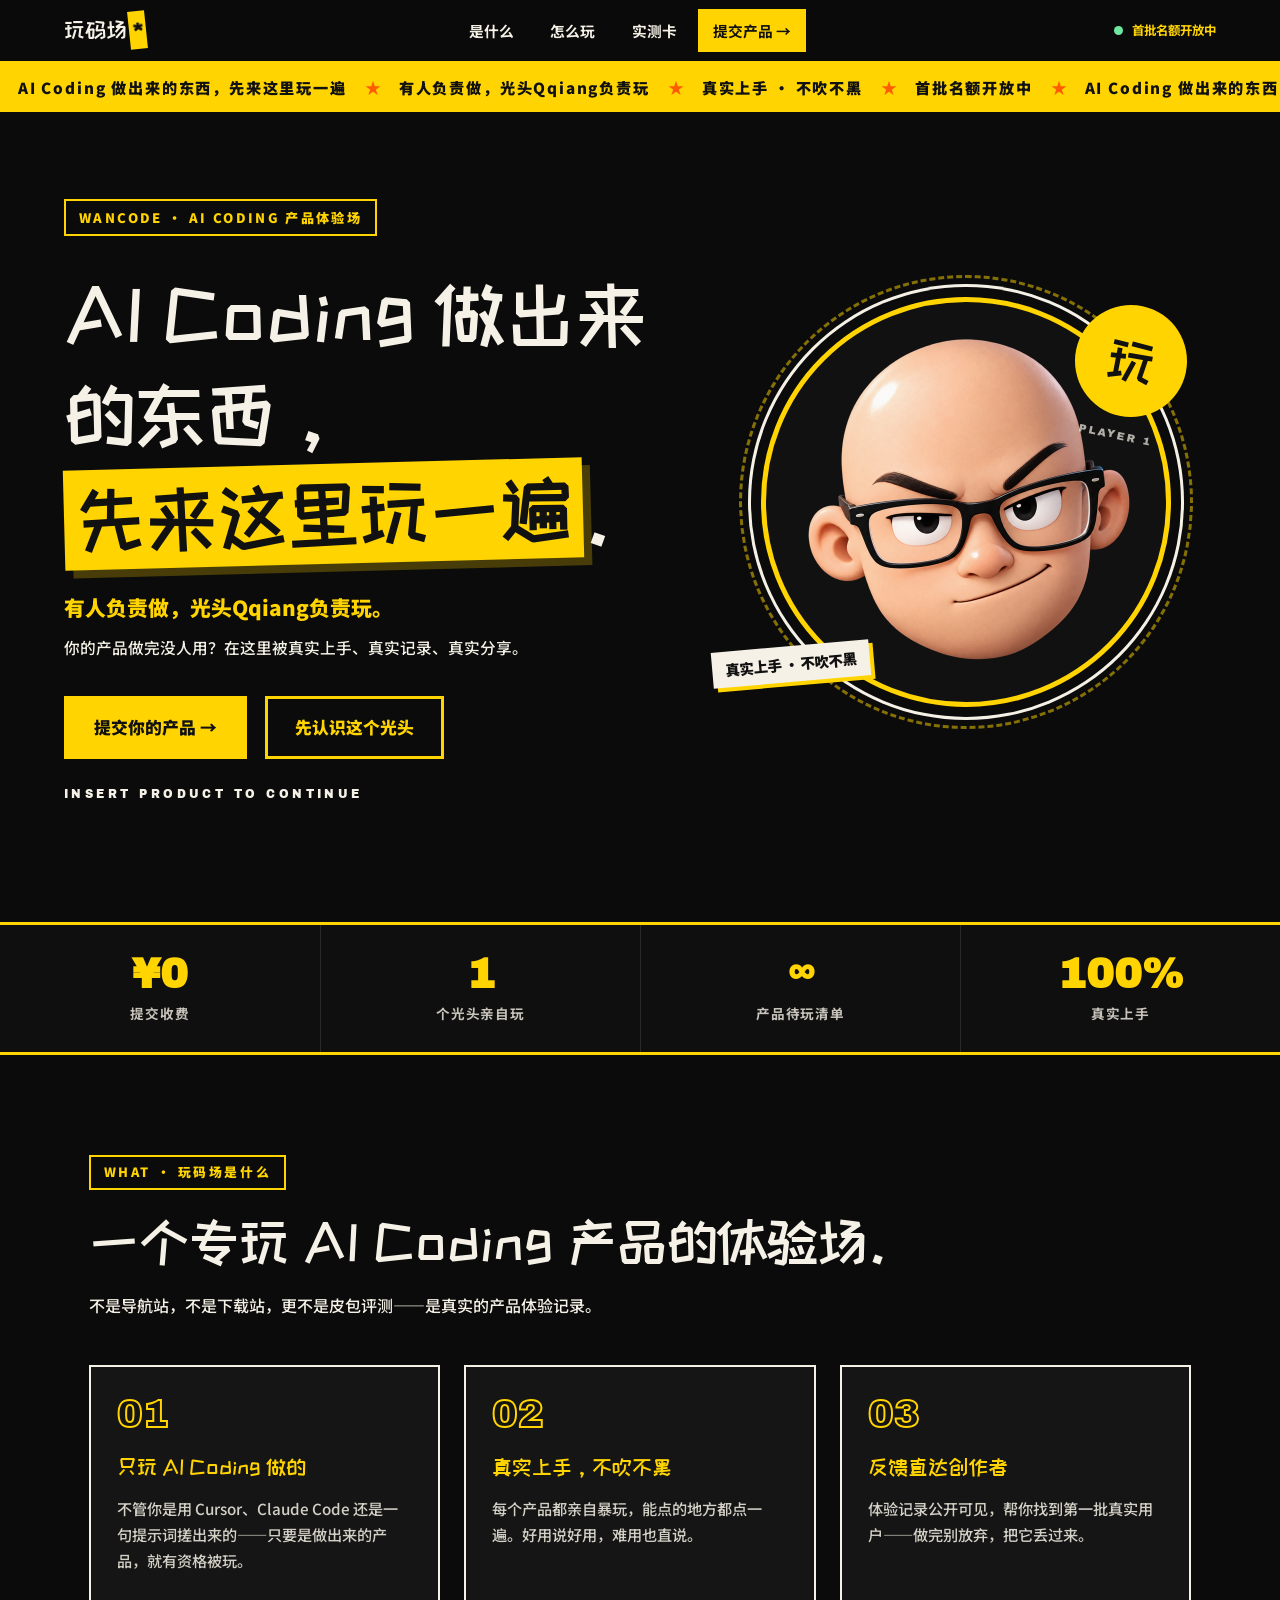
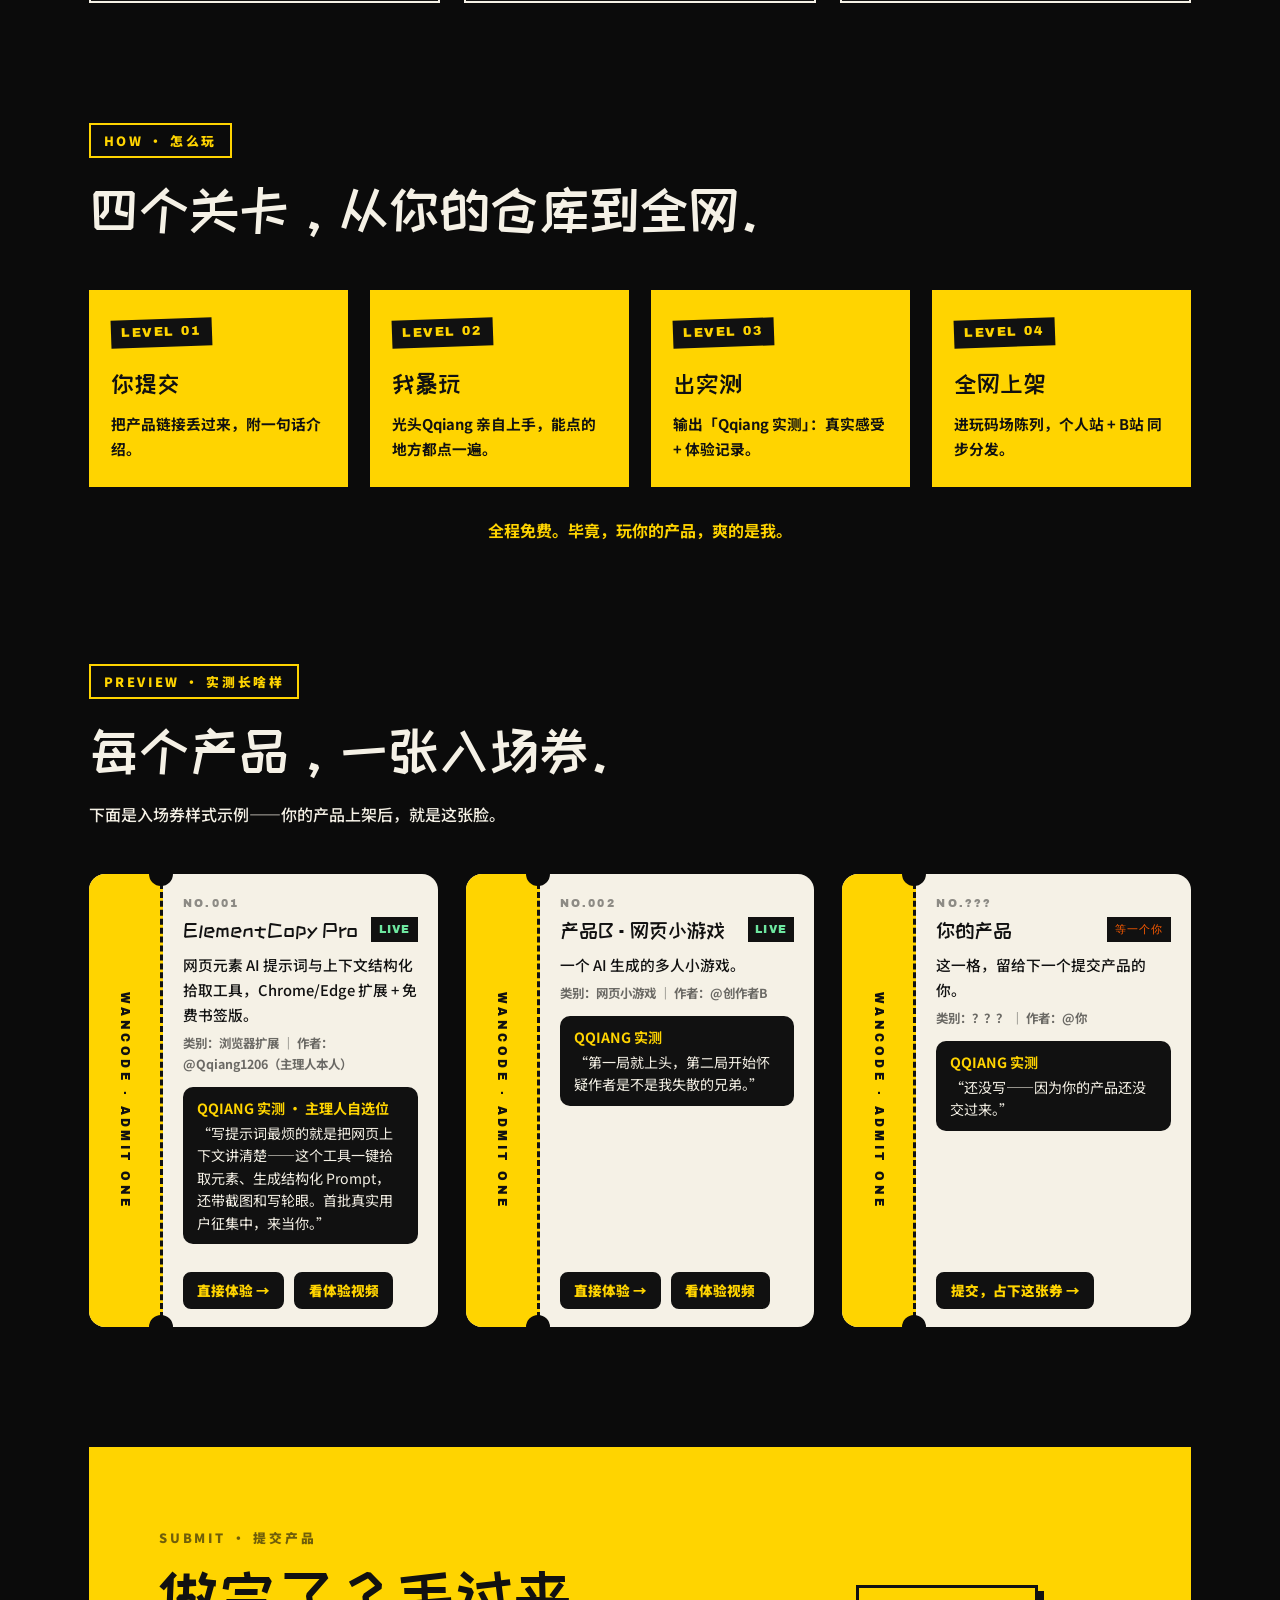
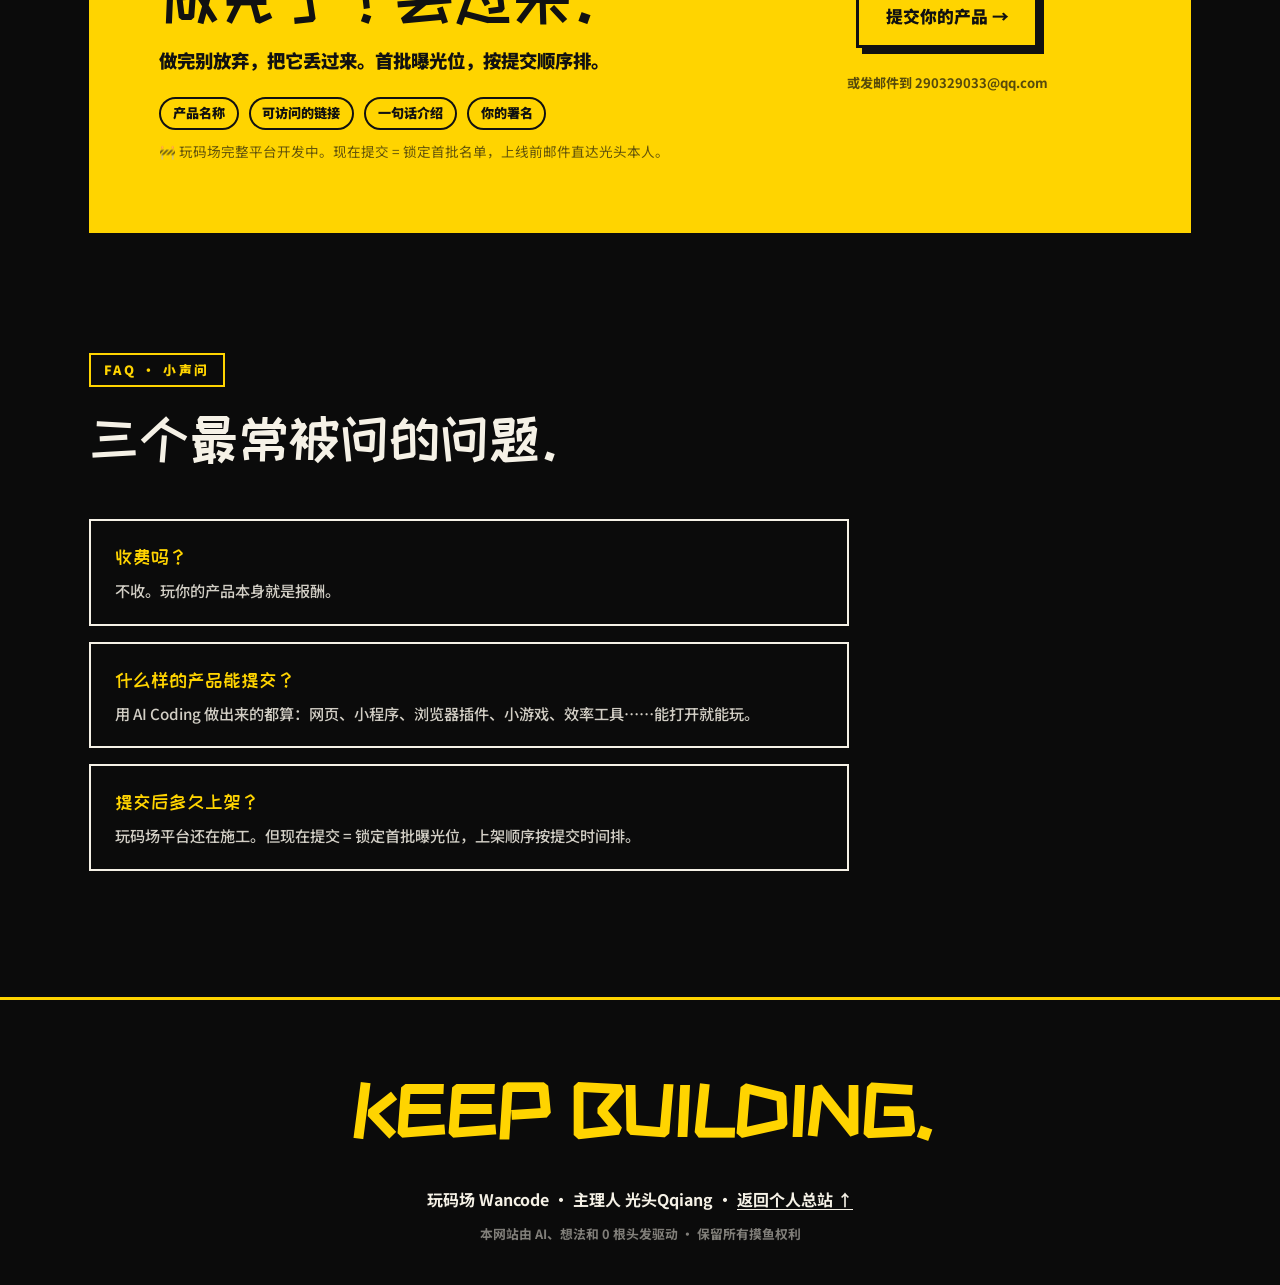
==== commit e38bc3b0: "🚀 ElementCopy Pro 上架：我做的首发产品 + 玩码场 NO.001 入场券" ====
--- a/wancode/index.html
+++ b/wancode/index.html
@@ -158,15 +158,15 @@
           <div class="ticket-body">
             <p class="ticket-no">NO.001</p>
             <div class="t-top">
-              <h3>产品A · 小工具</h3>
+              <h3>ElementCopy Pro</h3>
               <span class="t-status">LIVE</span>
             </div>
-            <p class="t-desc">用 AI Coding 做的记账小工具。</p>
-            <p class="t-meta">类别：效率工具 ｜ 作者：@创作者A</p>
-            <div class="t-review"><b>QQIANG 实测</b>“我用了 20 分钟，最有意思的是它把「记不住」这件事直接干掉了。”</div>
+            <p class="t-desc">网页元素 AI 提示词与上下文结构化拾取工具，Chrome/Edge 扩展 + 免费书签版。</p>
+            <p class="t-meta">类别：浏览器扩展 ｜ 作者：@Qqiang1206（主理人本人）</p>
+            <div class="t-review"><b>QQIANG 实测 · 主理人自选位</b>“写提示词最烦的就是把网页上下文讲清楚——这个工具一键拾取元素、生成结构化 Prompt，还带截图和写轮眼。首批真实用户征集中，来当你。”</div>
             <div class="t-actions">
-              <a href="#" data-placeholder="🔗 示例入场券：你的产品链接会出现在这里">直接体验 →</a>
-              <a href="#" data-placeholder="🎬 示例入场券：体验视频入口长这样">看体验视频</a>
+              <a href="https://github.com/Qqiang1206/elementcopy" target="_blank" rel="noopener">直接体验 →</a>
+              <a href="#" data-placeholder="🎬 体验视频拍摄中">看体验视频</a>
             </div>
           </div>
         </article>
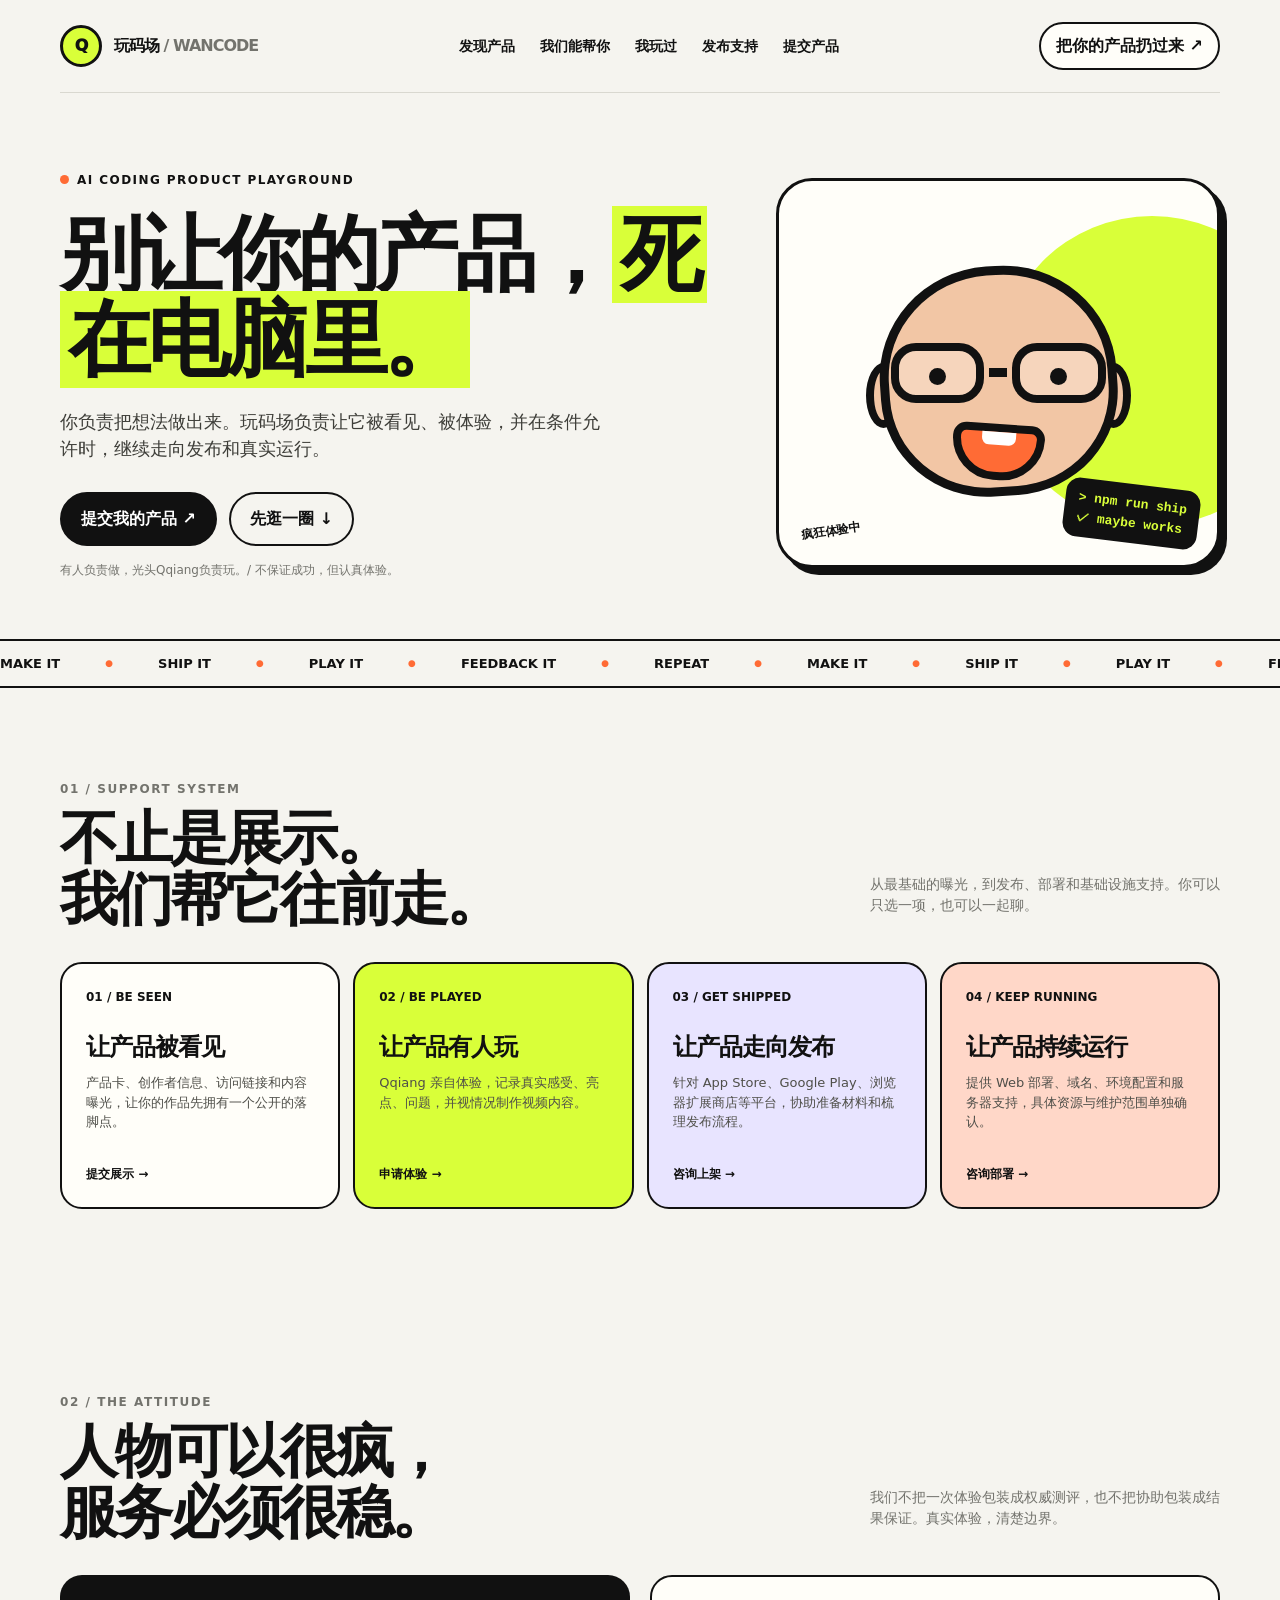
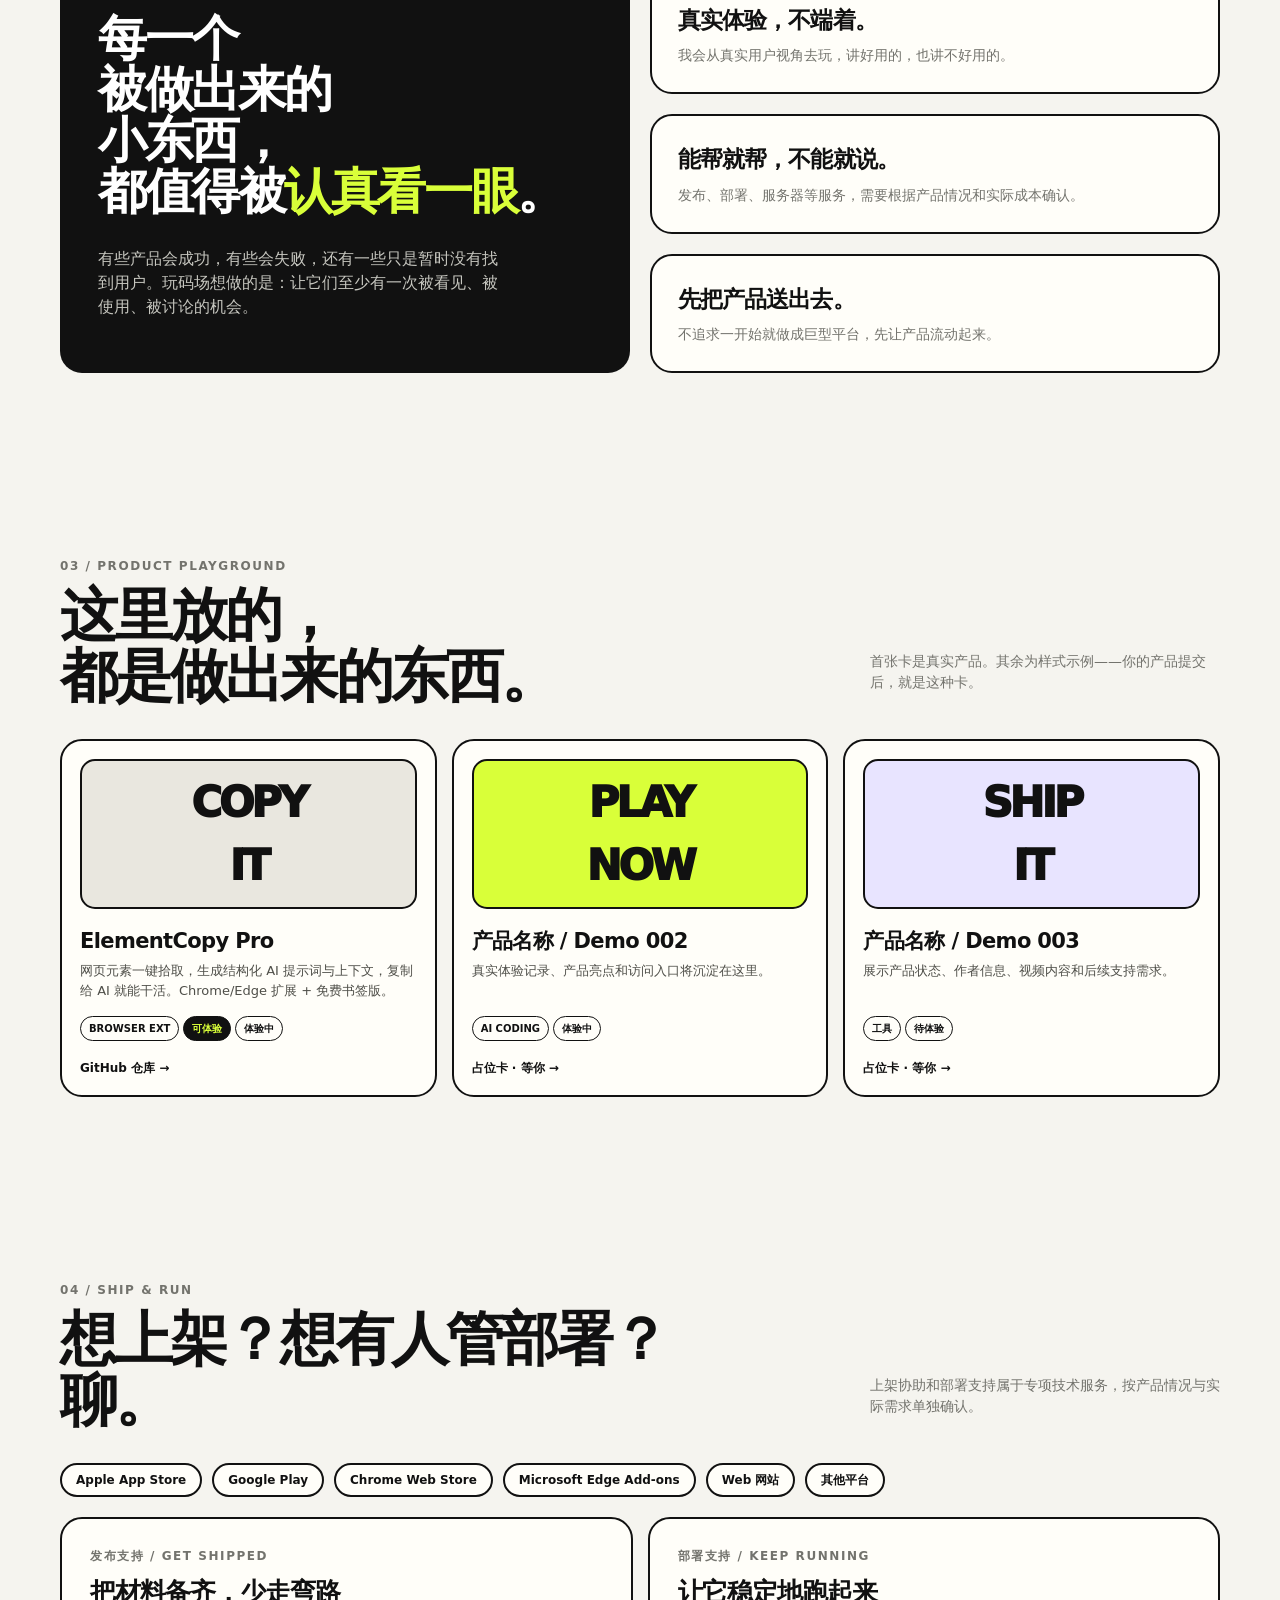
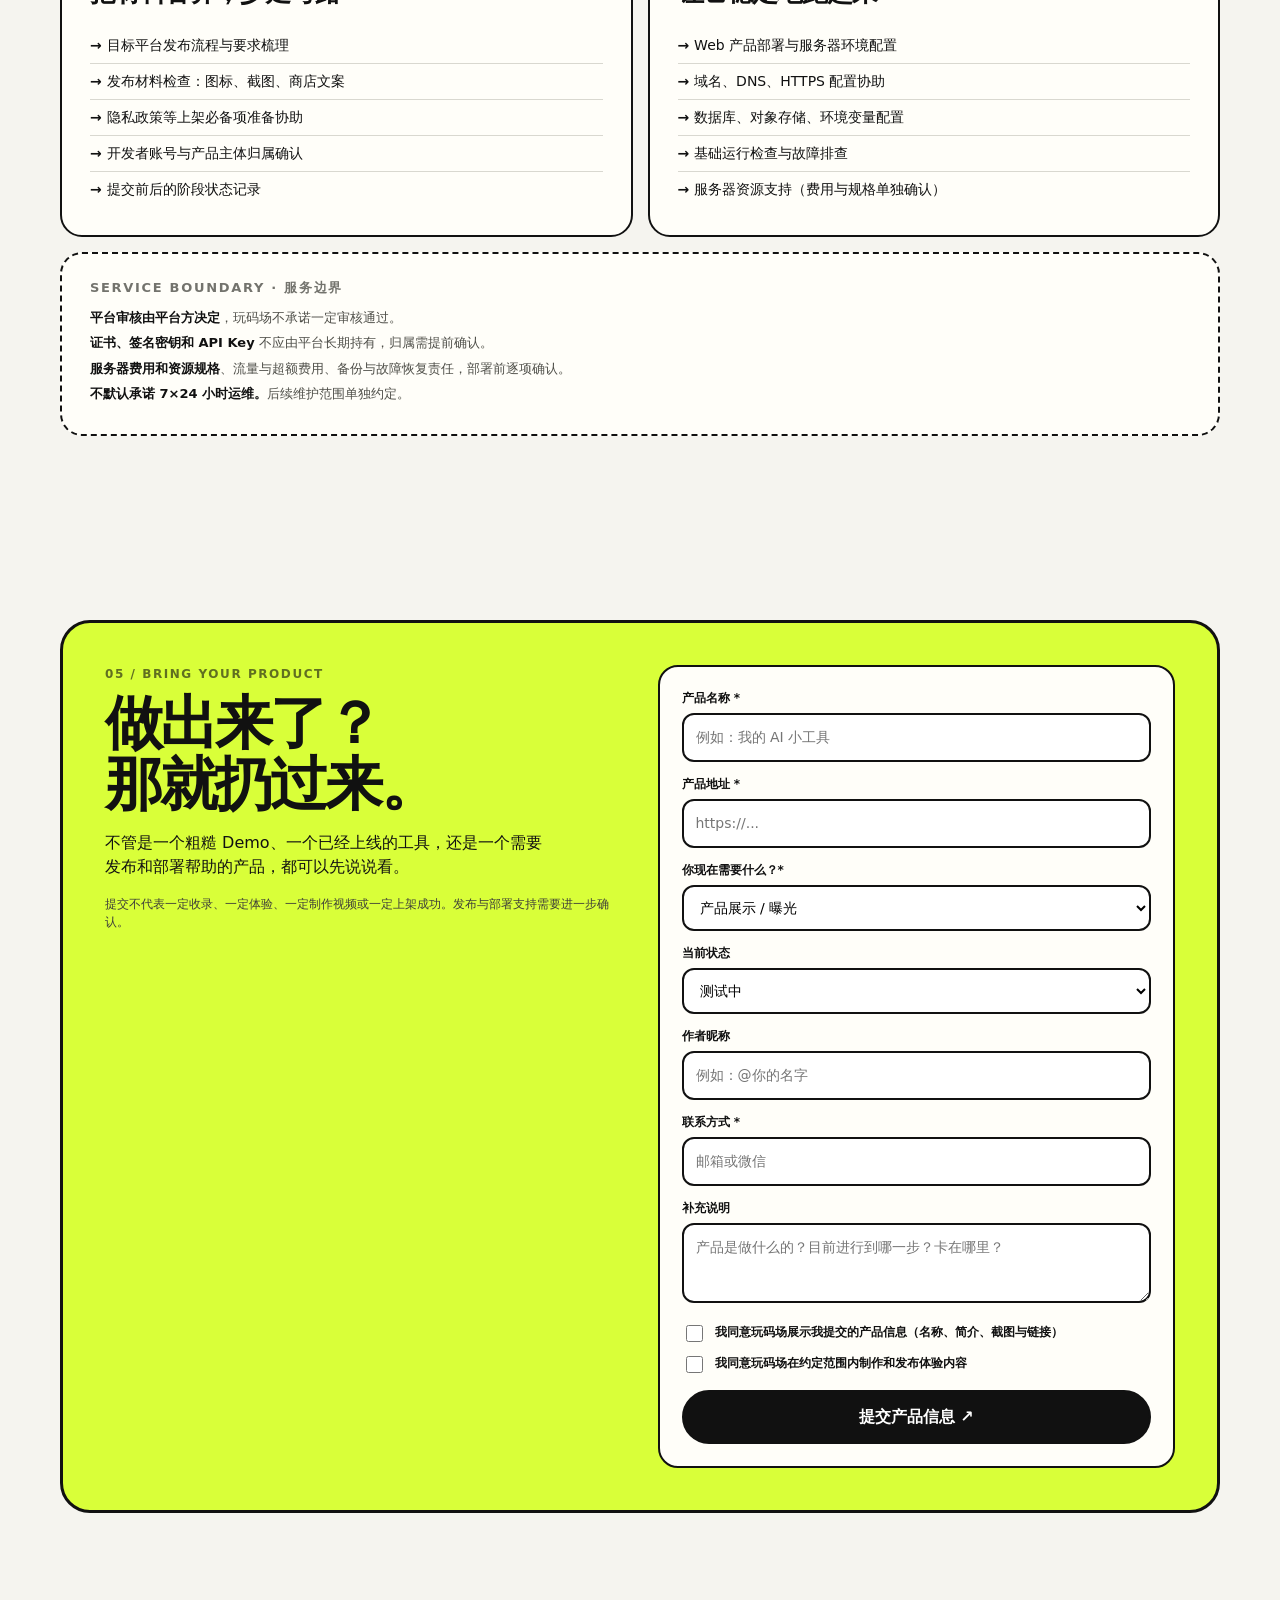
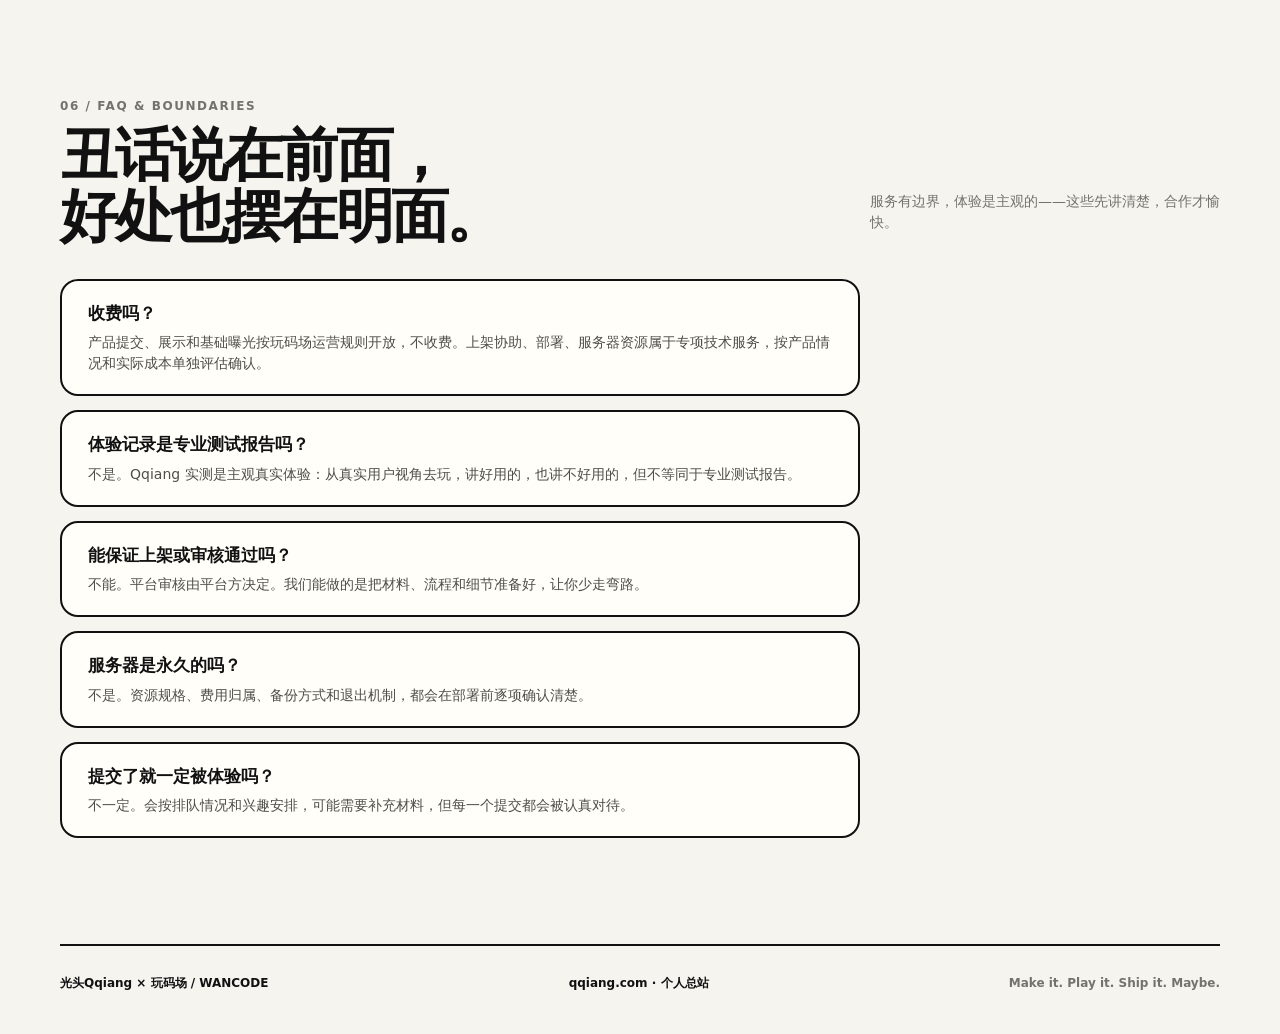
==== commit 0c178bd6: "🏟️ 玩码场 V2.2：暖纸编辑风重构 + 四层服务体系 + 提交表单（mailto）+ 服务边界 FAQ" ====
--- a/wancode/index.html
+++ b/wancode/index.html
@@ -1,265 +1,243 @@
 <!DOCTYPE html>
 <html lang="zh-CN">
 <head>
-  <meta charset="UTF-8">
-  <meta name="viewport" content="width=device-width, initial-scale=1.0">
-  <title>玩码场 Wancode — AI Coding 产品体验场</title>
-  <meta name="description" content="玩码场：AI Coding 做出来的东西，先来这里玩一遍。光头Qqiang 替你真实上手体验每一个产品，不吹不黑。">
-  <meta property="og:title" content="玩码场 Wancode — AI Coding 产品体验场">
-  <meta property="og:description" content="AI Coding 做出来的东西，先来这里玩一遍。有人负责做，光头Qqiang负责玩。">
-  <meta property="og:type" content="website">
-  <meta property="og:url" content="https://qqiang.com/wancode/">
-  <meta property="og:image" content="https://qqiang.com/assets/apple-touch-icon.png">
-  <meta name="twitter:card" content="summary">
-  <link rel="icon" type="image/png" href="../assets/favicon.png">
-  <link rel="apple-touch-icon" href="../assets/apple-touch-icon.png">
-  <link rel="preconnect" href="https://fonts.googleapis.com">
-  <link rel="preconnect" href="https://fonts.gstatic.com" crossorigin>
-  <link href="https://fonts.googleapis.com/css2?family=Archivo+Black&family=Noto+Sans+SC:wght@400;500;700;900&family=ZCOOL+KuaiLe&display=swap" rel="stylesheet">
-  <link rel="stylesheet" href="style.css">
+<meta charset="UTF-8" />
+<meta name="viewport" content="width=device-width, initial-scale=1.0" />
+<title>玩码场 Wancode — 让 AI Coding 做出来的产品走出去</title>
+<meta name="description" content="玩码场：AI Coding 产品展示、真实体验、发布上架与部署支持平台。别让你的产品，死在电脑里。" />
+<meta property="og:title" content="玩码场 Wancode — 让 AI Coding 做出来的产品走出去" />
+<meta property="og:description" content="AI Coding 产品展示、真实体验、发布上架与部署支持平台。" />
+<meta property="og:type" content="website" />
+<meta property="og:url" content="https://qqiang.com/wancode/" />
+<meta property="og:image" content="https://qqiang.com/assets/apple-touch-icon.png" />
+<meta name="twitter:card" content="summary" />
+<link rel="icon" type="image/png" href="../assets/favicon.png">
+<link rel="apple-touch-icon" href="../assets/apple-touch-icon.png">
+<link rel="preconnect" href="https://fonts.googleapis.com">
+<link rel="preconnect" href="https://fonts.gstatic.com" crossorigin>
+<link href="https://fonts.googleapis.com/css2?family=Noto+Sans+SC:wght@400;500;700;900&display=swap" rel="stylesheet">
+<link rel="stylesheet" href="style.css">
 </head>
 <body>
-
-  <!-- 顶部导航 -->
-  <header class="nav">
-    <div class="nav-inner">
-      <a class="logo" href="#top">玩码场<b>*</b></a>
-      <nav class="nav-links">
-        <a href="#what">是什么</a>
-        <a href="#how">怎么玩</a>
-        <a href="#preview">实测卡</a>
-        <a class="nav-cta" href="#submit">提交产品 →</a>
-      </nav>
-      <div class="status">
-        <span class="dot"></span>
-        <span>首批名额开放中</span>
-      </div>
-    </div>
-  </header>
-
-  <!-- 跑马灯（黄底黑字） -->
-  <div class="ticker" aria-hidden="true">
-    <div class="ticker-track">
-      <div class="ticker-group">
-        <span>AI Coding 做出来的东西，先来这里玩一遍</span><em>★</em>
-        <span>有人负责做，光头Qqiang负责玩</span><em>★</em>
-        <span>真实上手 · 不吹不黑</span><em>★</em>
-        <span>首批名额开放中</span><em>★</em>
-      </div>
-      <div class="ticker-group">
-        <span>AI Coding 做出来的东西，先来这里玩一遍</span><em>★</em>
-        <span>有人负责做，光头Qqiang负责玩</span><em>★</em>
-        <span>真实上手 · 不吹不黑</span><em>★</em>
-        <span>首批名额开放中</span><em>★</em>
-      </div>
-    </div>
-  </div>
-
-  <main id="top">
-
-    <!-- ============ HERO ============ -->
-    <section class="hero">
-      <div class="hero-left">
-        <span class="kicker reveal">WANCODE · AI CODING 产品体验场</span>
-        <h1 class="reveal" data-d=".06s">AI Coding 做出来的东西，<br><span class="hl">先来这里玩一遍</span>。</h1>
-        <p class="hero-sub reveal" data-d=".12s">有人负责做，光头Qqiang负责玩。</p>
-        <p class="hero-note reveal" data-d=".16s">你的产品做完没人用？在这里被真实上手、真实记录、真实分享。</p>
-        <div class="hero-cta reveal" data-d=".2s">
-          <a class="btn" href="#submit">提交你的产品 →</a>
-          <a class="btn ghost" href="../">先认识这个光头</a>
-        </div>
-        <p class="hero-insert reveal" data-d=".26s">INSERT PRODUCT TO CONTINUE</p>
-      </div>
-
-      <div class="hero-right reveal" data-d=".1s">
-        <div class="coin">
-          <img class="coin-img" src="../assets/ip-hero.png" alt="玩码场主理人 光头Qqiang">
-          <div class="coin-badge">玩</div>
-          <span class="coin-tag">真实上手 · 不吹不黑</span>
-        </div>
-      </div>
-    </section>
-
-    <!-- 街机计数条 -->
-    <section class="strip reveal">
-      <div class="stat"><b>¥0</b><span>提交收费</span></div>
-      <div class="stat"><b>1</b><span>个光头亲自玩</span></div>
-      <div class="stat"><b>∞</b><span>产品待玩清单</span></div>
-      <div class="stat"><b>100%</b><span>真实上手</span></div>
-    </section>
-
-    <!-- ============ 是什么 ============ -->
-    <section id="what" class="sec">
-      <div class="sec-head">
-        <span class="sec-tag reveal">WHAT · 玩码场是什么</span>
-        <h2 class="reveal" data-d=".06s">一个专玩 AI Coding 产品的体验场。</h2>
-        <p class="sec-sub reveal" data-d=".12s">不是导航站，不是下载站，更不是皮包评测——是真实的产品体验记录。</p>
-      </div>
-      <div class="what-grid">
-        <article class="what-card reveal">
-          <div class="what-num">01</div>
-          <h3>只玩 AI Coding 做的</h3>
-          <p>不管你是用 Cursor、Claude Code 还是一句提示词搓出来的——只要是做出来的产品，就有资格被玩。</p>
-        </article>
-        <article class="what-card reveal" data-d=".08s">
-          <div class="what-num">02</div>
-          <h3>真实上手，不吹不黑</h3>
-          <p>每个产品都亲自暴玩，能点的地方都点一遍。好用说好用，难用也直说。</p>
-        </article>
-        <article class="what-card reveal" data-d=".16s">
-          <div class="what-num">03</div>
-          <h3>反馈直达创作者</h3>
-          <p>体验记录公开可见，帮你找到第一批真实用户——做完别放弃，把它丢过来。</p>
-        </article>
-      </div>
-    </section>
-
-    <!-- ============ 怎么玩 ============ -->
-    <section id="how" class="sec">
-      <div class="sec-head">
-        <span class="sec-tag reveal">HOW · 怎么玩</span>
-        <h2 class="reveal" data-d=".06s">四个关卡，从你的仓库到全网。</h2>
-      </div>
-      <div class="steps-grid">
-        <article class="step-card reveal">
-          <span class="step-num">LEVEL 01</span>
-          <h3>你提交</h3>
-          <p>把产品链接丢过来，附一句话介绍。</p>
-        </article>
-        <article class="step-card reveal" data-d=".08s">
-          <span class="step-num">LEVEL 02</span>
-          <h3>我暴玩</h3>
-          <p>光头Qqiang 亲自上手，能点的地方都点一遍。</p>
-        </article>
-        <article class="step-card reveal" data-d=".16s">
-          <span class="step-num">LEVEL 03</span>
-          <h3>出实测</h3>
-          <p>输出「Qqiang 实测」：真实感受 + 体验记录。</p>
-        </article>
-        <article class="step-card reveal" data-d=".24s">
-          <span class="step-num">LEVEL 04</span>
-          <h3>全网上架</h3>
-          <p>进玩码场陈列，个人站 + B站 同步分发。</p>
-        </article>
-      </div>
-      <p class="how-note reveal" data-d=".2s">全程免费。毕竟，玩你的产品，爽的是我。</p>
-    </section>
-
-    <!-- ============ 实测入场券 ============ -->
-    <section id="preview" class="sec">
-      <div class="sec-head">
-        <span class="sec-tag reveal">PREVIEW · 实测长啥样</span>
-        <h2 class="reveal" data-d=".06s">每个产品，一张入场券。</h2>
-        <p class="sec-sub reveal" data-d=".12s">下面是入场券样式示例——你的产品上架后，就是这张脸。</p>
-      </div>
-      <div class="ticket-grid reveal" data-d=".05s">
-        <article class="ticket">
-          <div class="ticket-stub"><span>WANCODE · ADMIT ONE</span></div>
-          <div class="ticket-body">
-            <p class="ticket-no">NO.001</p>
-            <div class="t-top">
-              <h3>ElementCopy Pro</h3>
-              <span class="t-status">LIVE</span>
-            </div>
-            <p class="t-desc">网页元素 AI 提示词与上下文结构化拾取工具，Chrome/Edge 扩展 + 免费书签版。</p>
-            <p class="t-meta">类别：浏览器扩展 ｜ 作者：@Qqiang1206（主理人本人）</p>
-            <div class="t-review"><b>QQIANG 实测 · 主理人自选位</b>“写提示词最烦的就是把网页上下文讲清楚——这个工具一键拾取元素、生成结构化 Prompt，还带截图和写轮眼。首批真实用户征集中，来当你。”</div>
-            <div class="t-actions">
-              <a href="https://github.com/Qqiang1206/elementcopy" target="_blank" rel="noopener">直接体验 →</a>
-              <a href="#" data-placeholder="🎬 体验视频拍摄中">看体验视频</a>
-            </div>
-          </div>
-        </article>
-
-        <article class="ticket">
-          <div class="ticket-stub"><span>WANCODE · ADMIT ONE</span></div>
-          <div class="ticket-body">
-            <p class="ticket-no">NO.002</p>
-            <div class="t-top">
-              <h3>产品B · 网页小游戏</h3>
-              <span class="t-status">LIVE</span>
-            </div>
-            <p class="t-desc">一个 AI 生成的多人小游戏。</p>
-            <p class="t-meta">类别：网页小游戏 ｜ 作者：@创作者B</p>
-            <div class="t-review"><b>QQIANG 实测</b>“第一局就上头，第二局开始怀疑作者是不是我失散的兄弟。”</div>
-            <div class="t-actions">
-              <a href="#" data-placeholder="🔗 示例入场券：你的产品链接会出现在这里">直接体验 →</a>
-              <a href="#" data-placeholder="🎬 示例入场券：体验视频入口长这样">看体验视频</a>
-            </div>
-          </div>
-        </article>
-
-        <article class="ticket">
-          <div class="ticket-stub"><span>WANCODE · ADMIT ONE</span></div>
-          <div class="ticket-body">
-            <p class="ticket-no">NO.???</p>
-            <div class="t-top">
-              <h3>你的产品</h3>
-              <span class="t-status beta">等一个你</span>
-            </div>
-            <p class="t-desc">这一格，留给下一个提交产品的你。</p>
-            <p class="t-meta">类别：？？？ ｜ 作者：@你</p>
-            <div class="t-review"><b>QQIANG 实测</b>“还没写——因为你的产品还没交过来。”</div>
-            <div class="t-actions">
-              <a href="#submit">提交，占下这张券 →</a>
-            </div>
-          </div>
-        </article>
-      </div>
-    </section>
-
-    <!-- ============ 提交产品 ============ -->
-    <section id="submit" class="sec">
-      <div class="submit-band reveal">
+<header class="wrap">
+  <nav class="nav">
+    <a class="brand" href="#top"><span class="brand-mark">Q</span><span>玩码场<span class="muted"> / WANCODE</span></span></a>
+    <div class="nav-links">
+      <a href="#discover">发现产品</a>
+      <a href="#support">我们能帮你</a>
+      <a href="#experience">我玩过</a>
+      <a href="#ship">发布支持</a>
+      <a href="#submit">提交产品</a>
+    </div>
+    <a class="nav-cta" href="#submit">把你的产品扔过来 ↗</a>
+  </nav>
+</header>
+
+<main>
+  <!-- ============ HERO ============ -->
+  <section class="wrap hero">
+    <div>
+      <div class="eyebrow"><span class="dot"></span> AI CODING PRODUCT PLAYGROUND</div>
+      <h1>别让你的产品，<span class="highlight">死在电脑里。</span></h1>
+      <p class="hero-copy">你负责把想法做出来。玩码场负责让它被看见、被体验，并在条件允许时，继续走向发布和真实运行。</p>
+      <div class="actions">
+        <a class="button primary" href="#submit">提交我的产品 ↗</a>
+        <a class="button secondary" href="#discover">先逛一圈 ↓</a>
+      </div>
+      <div class="hero-note">有人负责做，光头Qqiang负责玩。/ 不保证成功，但认真体验。</div>
+    </div>
+    <div class="face-card" aria-label="光头Qqiang极简线稿形象">
+      <div class="face">
+        <div class="ear left"></div><div class="ear right"></div>
+        <div class="head"></div>
+        <div class="glasses"><div class="lens"><div class="eye"></div></div><div class="bridge"></div><div class="lens"><div class="eye"></div></div></div>
+        <div class="mouth"><div class="tooth"></div></div>
+      </div>
+      <div class="scribble">疯狂体验中</div>
+      <div class="code-burst">&gt; npm run ship<br/>✓ maybe works</div>
+    </div>
+  </section>
+
+  <!-- 跑马灯 -->
+  <div class="ticker" aria-hidden="true"><div class="wrap">
+    <span>MAKE IT</span><span>SHIP IT</span><span>PLAY IT</span><span>FEEDBACK IT</span><span>REPEAT</span>
+    <span>MAKE IT</span><span>SHIP IT</span><span>PLAY IT</span><span>FEEDBACK IT</span><span>REPEAT</span>
+  </div></div>
+
+  <!-- ============ 01 服务体系 ============ -->
+  <section id="support" class="wrap">
+    <div class="section-head">
+      <div><div class="section-kicker">01 / Support system</div><h2>不止是展示。<br/>我们帮它往前走。</h2></div>
+      <p class="section-desc">从最基础的曝光，到发布、部署和基础设施支持。你可以只选一项，也可以一起聊。</p>
+    </div>
+    <div class="services">
+      <article class="service"><div><div class="num">01 / BE SEEN</div><h3>让产品被看见</h3><p>产品卡、创作者信息、访问链接和内容曝光，让你的作品先拥有一个公开的落脚点。</p></div><a class="service-link" href="#submit">提交展示 →</a></article>
+      <article class="service"><div><div class="num">02 / BE PLAYED</div><h3>让产品有人玩</h3><p>Qqiang 亲自体验，记录真实感受、亮点、问题，并视情况制作视频内容。</p></div><a class="service-link" href="#submit">申请体验 →</a></article>
+      <article class="service"><div><div class="num">03 / GET SHIPPED</div><h3>让产品走向发布</h3><p>针对 App Store、Google Play、浏览器扩展商店等平台，协助准备材料和梳理发布流程。</p></div><a class="service-link" href="#submit">咨询上架 →</a></article>
+      <article class="service"><div><div class="num">04 / KEEP RUNNING</div><h3>让产品持续运行</h3><p>提供 Web 部署、域名、环境配置和服务器支持，具体资源与维护范围单独确认。</p></div><a class="service-link" href="#submit">咨询部署 →</a></article>
+    </div>
+  </section>
+
+  <!-- ============ 02 态度宣言 ============ -->
+  <section id="experience" class="wrap">
+    <div class="section-head">
+      <div><div class="section-kicker">02 / The attitude</div><h2>人物可以很疯，<br/>服务必须很稳。</h2></div>
+      <p class="section-desc">我们不把一次体验包装成权威测评，也不把协助包装成结果保证。真实体验，清楚边界。</p>
+    </div>
+    <div class="manifesto">
+      <div class="manifesto-main">
+        <h3>每一个<br/>被做出来的<br/>小东西，<br/>都值得被<em>认真看一眼</em>。</h3>
+        <p>有些产品会成功，有些会失败，还有一些只是暂时没有找到用户。玩码场想做的是：让它们至少有一次被看见、被使用、被讨论的机会。</p>
+      </div>
+      <div class="manifesto-side">
+        <div class="mini"><strong>真实体验，不端着。</strong><p>我会从真实用户视角去玩，讲好用的，也讲不好用的。</p></div>
+        <div class="mini"><strong>能帮就帮，不能就说。</strong><p>发布、部署、服务器等服务，需要根据产品情况和实际成本确认。</p></div>
+        <div class="mini"><strong>先把产品送出去。</strong><p>不追求一开始就做成巨型平台，先让产品流动起来。</p></div>
+      </div>
+    </div>
+  </section>
+
+  <!-- ============ 03 发现产品 ============ -->
+  <section id="discover" class="wrap">
+    <div class="section-head">
+      <div><div class="section-kicker">03 / Product playground</div><h2>这里放的，<br/>都是做出来的东西。</h2></div>
+      <p class="section-desc">首张卡是真实产品。其余为样式示例——你的产品提交后，就是这种卡。</p>
+    </div>
+    <div class="products">
+
+      <!-- 真实产品 -->
+      <article class="product">
+        <div class="product-cover">COPY<br/>IT</div>
+        <h3>ElementCopy Pro</h3>
+        <p class="p-desc">网页元素一键拾取，生成结构化 AI 提示词与上下文，复制给 AI 就能干活。Chrome/Edge 扩展 + 免费书签版。</p>
         <div>
-          <p class="submit-en">SUBMIT · 提交产品</p>
-          <h2>做完了？丢过来。</h2>
-          <p class="submit-slogan">做完别放弃，把它丢过来。首批曝光位，按提交顺序排。</p>
-          <div class="submit-chips">
-            <span>产品名称</span>
-            <span>可访问的链接</span>
-            <span>一句话介绍</span>
-            <span>你的署名</span>
-          </div>
-          <p class="submit-note">🚧 玩码场完整平台开发中。现在提交 = 锁定首批名单，上线前邮件直达光头本人。</p>
-        </div>
-        <div class="submit-cta">
-          <a class="btn" href="mailto:290329033@qq.com?subject=提交产品到玩码场">提交你的产品 →</a>
-          <p class="submit-alt">或发邮件到 290329033@qq.com</p>
-        </div>
-      </div>
-    </section>
-
-    <!-- ============ FAQ ============ -->
-    <section class="sec faq-sec">
-      <div class="sec-head">
-        <span class="sec-tag reveal">FAQ · 小声问</span>
-        <h2 class="reveal" data-d=".06s">三个最常被问的问题。</h2>
-      </div>
-      <div class="faq-list">
-        <div class="faq-item reveal">
-          <h3>收费吗？</h3>
-          <p>不收。玩你的产品本身就是报酬。</p>
-        </div>
-        <div class="faq-item reveal" data-d=".08s">
-          <h3>什么样的产品能提交？</h3>
-          <p>用 AI Coding 做出来的都算：网页、小程序、浏览器插件、小游戏、效率工具……能打开就能玩。</p>
-        </div>
-        <div class="faq-item reveal" data-d=".16s">
-          <h3>提交后多久上架？</h3>
-          <p>玩码场平台还在施工。但现在提交 = 锁定首批曝光位，上架顺序按提交时间排。</p>
-        </div>
-      </div>
-    </section>
-
-  </main>
-
-  <footer class="foot">
-    <p class="foot-keep">KEEP BUILDING.</p>
-    <p>玩码场 Wancode · 主理人 光头Qqiang · <a href="../">返回个人总站 ↑</a></p>
-    <p class="foot-sub">本网站由 AI、想法和 0 根头发驱动 · 保留所有摸鱼权利</p>
-  </footer>
-
+          <span class="tag">BROWSER EXT</span><span class="tag live">可体验</span><span class="tag">体验中</span>
+        </div>
+        <a class="p-link" href="https://github.com/Qqiang1206/elementcopy" target="_blank" rel="noopener">GitHub 仓库 →</a>
+      </article>
+
+      <!-- ✏️ 样例卡：接入真实产品后替换 -->
+      <article class="product">
+        <div class="product-cover">PLAY<br/>NOW</div>
+        <h3>产品名称 / Demo 002</h3>
+        <p class="p-desc">真实体验记录、产品亮点和访问入口将沉淀在这里。</p>
+        <div>
+          <span class="tag">AI CODING</span><span class="tag">体验中</span>
+        </div>
+        <a class="p-link" href="#" data-placeholder="📌 样例卡：等你的产品来填这个位置">占位卡 · 等你 →</a>
+      </article>
+
+      <article class="product">
+        <div class="product-cover">SHIP<br/>IT</div>
+        <h3>产品名称 / Demo 003</h3>
+        <p class="p-desc">展示产品状态、作者信息、视频内容和后续支持需求。</p>
+        <div>
+          <span class="tag">工具</span><span class="tag">待体验</span>
+        </div>
+        <a class="p-link" href="#" data-placeholder="📌 样例卡：等你的产品来填这个位置">占位卡 · 等你 →</a>
+      </article>
+    </div>
+  </section>
+
+  <!-- ============ 04 发布与部署支持 ============ -->
+  <section id="ship" class="wrap">
+    <div class="section-head">
+      <div><div class="section-kicker">04 / Ship &amp; run</div><h2>想上架？想有人管部署？<br/>聊。</h2></div>
+      <p class="section-desc">上架协助和部署支持属于专项技术服务，按产品情况与实际需求单独确认。</p>
+    </div>
+    <div class="platforms">
+      <span>Apple App Store</span><span>Google Play</span><span>Chrome Web Store</span><span>Microsoft Edge Add-ons</span><span>Web 网站</span><span>其他平台</span>
+    </div>
+    <div class="ship-grid">
+      <div class="ship-box">
+        <div class="section-kicker">发布支持 / GET SHIPPED</div>
+        <h3>把材料备齐，少走弯路</h3>
+        <ul>
+          <li>目标平台发布流程与要求梳理</li>
+          <li>发布材料检查：图标、截图、商店文案</li>
+          <li>隐私政策等上架必备项准备协助</li>
+          <li>开发者账号与产品主体归属确认</li>
+          <li>提交前后的阶段状态记录</li>
+        </ul>
+      </div>
+      <div class="ship-box">
+        <div class="section-kicker">部署支持 / KEEP RUNNING</div>
+        <h3>让它稳定地跑起来</h3>
+        <ul>
+          <li>Web 产品部署与服务器环境配置</li>
+          <li>域名、DNS、HTTPS 配置协助</li>
+          <li>数据库、对象存储、环境变量配置</li>
+          <li>基础运行检查与故障排查</li>
+          <li>服务器资源支持（费用与规格单独确认）</li>
+        </ul>
+      </div>
+    </div>
+    <div class="boundary">
+      <h4>SERVICE BOUNDARY · 服务边界</h4>
+      <p><b>平台审核由平台方决定</b>，玩码场不承诺一定审核通过。</p>
+      <p><b>证书、签名密钥和 API Key</b> 不应由平台长期持有，归属需提前确认。</p>
+      <p><b>服务器费用和资源规格</b>、流量与超额费用、备份与故障恢复责任，部署前逐项确认。</p>
+      <p><b>不默认承诺 7×24 小时运维。</b>后续维护范围单独约定。</p>
+    </div>
+  </section>
+
+  <!-- ============ 05 提交产品 ============ -->
+  <section id="submit" class="wrap">
+    <div class="submit">
+      <div>
+        <div class="section-kicker">05 / Bring your product</div>
+        <h2>做出来了？<br/>那就扔过来。</h2>
+        <p class="lede">不管是一个粗糙 Demo、一个已经上线的工具，还是一个需要发布和部署帮助的产品，都可以先说说看。</p>
+        <p class="tiny">提交不代表一定收录、一定体验、一定制作视频或一定上架成功。发布与部署支持需要进一步确认。</p>
+      </div>
+      <form class="form" id="wancodeForm">
+        <div class="field"><label for="f-name">产品名称 *</label><input id="f-name" required placeholder="例如：我的 AI 小工具" /></div>
+        <div class="field"><label for="f-url">产品地址 *</label><input id="f-url" type="url" required placeholder="https://..." /></div>
+        <div class="field"><label for="f-type">你现在需要什么？*</label>
+          <select id="f-type">
+            <option>产品展示 / 曝光</option>
+            <option>真实体验 / 反馈</option>
+            <option>应用商店 / 扩展商店上架</option>
+            <option>Web 部署 / 服务器</option>
+            <option>综合支持（从产品到发布）</option>
+          </select>
+        </div>
+        <div class="field"><label for="f-status">当前状态</label>
+          <select id="f-status">
+            <option>概念</option><option>Demo</option><option selected>测试中</option><option>可体验</option><option>已发布</option><option>暂停运行</option>
+          </select>
+        </div>
+        <div class="field"><label for="f-author">作者昵称</label><input id="f-author" placeholder="例如：@你的名字" /></div>
+        <div class="field"><label for="f-contact">联系方式 *</label><input id="f-contact" required placeholder="邮箱或微信" /></div>
+        <div class="field"><label for="f-note">补充说明</label><textarea id="f-note" placeholder="产品是做什么的？目前进行到哪一步？卡在哪里？"></textarea></div>
+        <div class="check"><input id="f-auth1" type="checkbox" required /><label for="f-auth1">我同意玩码场展示我提交的产品信息（名称、简介、截图与链接）</label></div>
+        <div class="check"><input id="f-auth2" type="checkbox" /><label for="f-auth2">我同意玩码场在约定范围内制作和发布体验内容</label></div>
+        <button class="button primary" type="submit">提交产品信息 ↗</button>
+      </form>
+    </div>
+  </section>
+
+  <!-- ============ 06 FAQ 与服务边界 ============ -->
+  <section class="wrap faq-sec">
+    <div class="section-head">
+      <div><div class="section-kicker">06 / FAQ &amp; boundaries</div><h2>丑话说在前面，<br/>好处也摆在明面。</h2></div>
+      <p class="section-desc">服务有边界，体验是主观的——这些先讲清楚，合作才愉快。</p>
+    </div>
+    <div class="faq-list">
+      <div class="faq-item"><h3>收费吗？</h3><p>产品提交、展示和基础曝光按玩码场运营规则开放，不收费。上架协助、部署、服务器资源属于专项技术服务，按产品情况和实际成本单独评估确认。</p></div>
+      <div class="faq-item"><h3>体验记录是专业测试报告吗？</h3><p>不是。Qqiang 实测是主观真实体验：从真实用户视角去玩，讲好用的，也讲不好用的，但不等同于专业测试报告。</p></div>
+      <div class="faq-item"><h3>能保证上架或审核通过吗？</h3><p>不能。平台审核由平台方决定。我们能做的是把材料、流程和细节准备好，让你少走弯路。</p></div>
+      <div class="faq-item"><h3>服务器是永久的吗？</h3><p>不是。资源规格、费用归属、备份方式和退出机制，都会在部署前逐项确认清楚。</p></div>
+      <div class="faq-item"><h3>提交了就一定被体验吗？</h3><p>不一定。会按排队情况和兴趣安排，可能需要补充材料，但每一个提交都会被认真对待。</p></div>
+    </div>
+  </section>
+</main>
+
+<footer class="wrap">
+  <div>光头Qqiang × 玩码场 / WANCODE</div>
+  <div><a href="../">qqiang.com · 个人总站</a></div>
+  <div class="muted">Make it. Play it. Ship it. Maybe.</div>
+</footer>
   <div id="toast" role="status" aria-live="polite"></div>
 
   <script>
@@ -280,16 +258,46 @@
       /* 占位链接提示 */
       var toastEl = document.getElementById('toast');
       var timer = null;
+      function toast(msg) {
+        if (!toastEl) return;
+        toastEl.textContent = msg;
+        toastEl.classList.add('show');
+        clearTimeout(timer);
+        timer = setTimeout(function () { toastEl.classList.remove('show'); }, 2800);
+      }
       document.querySelectorAll('a[data-placeholder]').forEach(function (a) {
         a.addEventListener('click', function (e) {
           e.preventDefault();
-          if (!toastEl) return;
-          toastEl.textContent = a.dataset.placeholder || '📌 占位示例';
-          toastEl.classList.add('show');
-          clearTimeout(timer);
-          timer = setTimeout(function () { toastEl.classList.remove('show'); }, 2800);
+          toast(a.dataset.placeholder);
         });
       });
+
+      /* 提交表单：无后端，组装成邮件直达光头邮箱 */
+      var form = document.getElementById('wancodeForm');
+      if (form) {
+        form.addEventListener('submit', function (e) {
+          e.preventDefault();
+          var v = function (id) { var el = document.getElementById(id); return el ? el.value.trim() : ''; };
+          var auth1 = document.getElementById('f-auth1').checked ? '同意' : '未勾选';
+          var auth2 = document.getElementById('f-auth2').checked ? '同意' : '未勾选';
+          var name = v('f-name');
+          var body = [
+            '产品名称：' + name,
+            '产品地址：' + v('f-url'),
+            '需要支持：' + v('f-type'),
+            '当前状态：' + v('f-status'),
+            '作者昵称：' + (v('f-author') || '未填写'),
+            '联系方式：' + v('f-contact'),
+            '补充说明：' + (v('f-note') || '无'),
+            '授权展示产品信息：' + auth1,
+            '授权制作发布体验内容：' + auth2
+          ].join('\n');
+          location.href = 'mailto:290329033@qq.com'
+            + '?subject=' + encodeURIComponent('玩码场提交：' + name)
+            + '&body=' + encodeURIComponent(body);
+          toast('📮 正在打开邮件客户端，确认后即可发送');
+        });
+      }
     })();
   </script>
 </body>
--- a/wancode/style.css
+++ b/wancode/style.css
@@ -1,529 +1,286 @@
 /* ============================================================
-   玩码场 Wancode — AI Coding 产品体验场
-   视觉：暗夜街机风（个人站是光头的房间，玩码场是光头的游戏厅）
-   黑夜底 + 骨白文字 + 荧光黄强调 · 入场券式实测卡
+   玩码场 Wancode — AI Coding 产品体验与支持平台
+   视觉：暖纸底 + 黑白线稿 + 柠檬绿强调 · 杂志编辑风
+   人物很疯，界面很稳
    ============================================================ */
 
-:root {
-  --yellow: #FFD400;
-  --ink:    #111111;
-  --night:  #0B0B0B;
-  --card:   #151515;
-  --bone:   #F5F1E6;
-  --orange: #FF5C00;
-  --blue:   #2D6BFF;
-  --green:  #6EE7A0;
-  --pink:   #FF90E8;
-  --display: 'ZCOOL KuaiLe', 'Archivo Black', 'Noto Sans SC', sans-serif;
-  --body:    'Noto Sans SC', system-ui, -apple-system, 'PingFang SC', sans-serif;
-}
-
-* { margin: 0; padding: 0; box-sizing: border-box; }
-
-html { scroll-behavior: smooth; scroll-padding-top: 90px; }
-
-body {
-  font-family: var(--body);
-  color: var(--bone);
-  background: var(--night);
-  overflow-x: hidden;
-  line-height: 1.7;
-  padding-top: 64px;
-}
-
-::selection { background: var(--yellow); color: var(--ink); }
-
-:focus-visible { outline: 3px solid var(--yellow); outline-offset: 3px; }
-
-::-webkit-scrollbar { width: 12px; }
-::-webkit-scrollbar-track { background: var(--night); }
-::-webkit-scrollbar-thumb { background: var(--yellow); border: 3px solid var(--night); }
-
-img { max-width: 100%; display: block; user-select: none; -webkit-user-drag: none; }
-a { color: inherit; }
+:root{
+  --bg:#f5f4ef;
+  --paper:#fffef9;
+  --ink:#111111;
+  --muted:#73736d;
+  --line:#d9d8d0;
+  --accent:#d9ff39;
+  --accent2:#ff6b35;
+  --shadow:7px 7px 0 #111;
+  --radius:22px;
+}
+*{box-sizing:border-box}
+html{scroll-behavior:smooth}
+body{
+  margin:0;background:var(--bg);color:var(--ink);
+  font-family:Inter,ui-sans-serif,system-ui,-apple-system,BlinkMacSystemFont,"Segoe UI","PingFang SC","Microsoft YaHei",sans-serif;
+  line-height:1.5;
+}
+a{color:inherit;text-decoration:none}
+button,.button{font:inherit;cursor:pointer}
+:focus-visible{outline:3px solid var(--accent2);outline-offset:3px}
+.wrap{width:min(1160px,calc(100% - 40px));margin:auto}
 
 /* ---------- 导航 ---------- */
-.nav {
-  position: fixed; top: 0; left: 0; right: 0;
-  z-index: 100;
-  background: rgba(11, 11, 11, .88);
-  backdrop-filter: blur(10px);
-  -webkit-backdrop-filter: blur(10px);
-  border-bottom: 3px solid var(--yellow);
-}
-.nav-inner {
-  max-width: 1200px; margin: 0 auto;
-  height: 61px; padding: 0 24px;
-  display: flex; align-items: center; justify-content: space-between; gap: 16px;
-}
-.logo {
-  font-family: var(--display); font-weight: 400;
-  font-size: 1.4rem; text-decoration: none; white-space: nowrap;
-  color: var(--bone);
-}
-.logo b {
-  display: inline-block;
-  background: var(--yellow); color: var(--ink);
-  padding: 0 .18em;
-  rotate: -6deg;
-  margin-left: 2px;
-}
-.nav-links { display: flex; gap: 6px; align-items: center; }
-.nav-links a {
-  font-weight: 700; font-size: .92rem;
-  text-decoration: none;
-  padding: .45em .9em;
-  border: 2.5px solid transparent;
-  transition: .15s;
-}
-.nav-links a:hover {
-  color: var(--yellow);
-  border-color: var(--yellow);
-}
-.nav-cta {
-  font-weight: 900; font-size: .85rem;
-  background: var(--yellow); color: var(--ink);
-  border: 2.5px solid var(--yellow);
-  padding: .4em .9em;
-}
-.nav-cta:hover { background: var(--bone); border-color: var(--bone); }
-.status {
-  display: flex; align-items: center; gap: 9px;
-  font-size: .78rem; font-weight: 700; white-space: nowrap;
-  color: var(--yellow);
-}
-.dot {
-  width: 9px; height: 9px; border-radius: 50%;
-  background: var(--green);
-  animation: pulse 1.6s infinite;
-  flex: none;
-}
-@keyframes pulse {
-  50% { transform: scale(1.4); box-shadow: 0 0 0 4px rgba(110, 231, 160, .25); }
-}
-
-/* ---------- 跑马灯（黄底黑字，与个人站反转） ---------- */
-.ticker { background: var(--yellow); overflow: hidden; }
-.ticker-track { display: flex; width: max-content; animation: scrollx 26s linear infinite; }
-.ticker:hover .ticker-track { animation-play-state: paused; }
-.ticker-group { display: flex; align-items: center; white-space: nowrap; }
-.ticker-group span {
-  color: var(--ink);
-  font-weight: 900; font-size: .95rem;
-  letter-spacing: .12em;
-  padding: 11px 18px;
-}
-.ticker-group em { color: var(--orange); font-style: normal; }
-@keyframes scrollx { to { transform: translateX(-50%); } }
+.nav{
+  display:flex;align-items:center;justify-content:space-between;
+  padding:22px 0;border-bottom:1px solid var(--line)
+}
+.brand{display:flex;align-items:center;gap:12px;font-weight:900;letter-spacing:-1px}
+.brand-mark{
+  width:42px;height:42px;border:3px solid var(--ink);border-radius:50%;
+  display:grid;place-items:center;background:var(--accent);font-weight:950
+}
+.nav-links{display:flex;gap:25px;font-size:14px;font-weight:700}
+.nav-links a:hover{color:var(--accent2)}
+.nav-cta{border:2px solid var(--ink);padding:10px 15px;border-radius:999px;font-weight:800;background:var(--paper)}
+.nav-cta:hover{background:var(--accent)}
 
 /* ---------- HERO ---------- */
-.hero {
-  max-width: 1200px; margin: 0 auto;
-  padding: 70px 24px 40px;
-  display: grid; grid-template-columns: 1.1fr .9fr;
-  gap: 40px; align-items: center;
-  min-height: calc(100vh - 150px);
-  position: relative;
-}
-.kicker {
-  display: inline-block;
-  border: 2.5px solid var(--yellow);
-  color: var(--yellow);
-  padding: .4em 1em;
-  font-weight: 900; font-size: .82rem;
-  letter-spacing: .18em;
-}
-.hero h1 {
-  font-family: var(--display); font-weight: 400;
-  font-size: clamp(2.5rem, 6vw, 4.8rem);
-  line-height: 1.3;
-  margin: 28px 0 0;
-}
-.hl {
-  display: inline-block;
-  background: var(--yellow); color: var(--ink);
-  padding: 0 .14em;
-  rotate: -1.5deg;
-  box-shadow: 8px 8px 0 rgba(255, 212, 0, .25);
-}
-.hero-sub {
-  margin-top: 26px;
-  font-weight: 900; font-size: 1.3rem;
-  color: var(--yellow);
-}
-.hero-note {
-  margin-top: 10px;
-  font-weight: 500; font-size: .98rem;
-  opacity: .7;
-  max-width: 30em;
-}
-.hero-cta { display: flex; gap: 18px; flex-wrap: wrap; margin-top: 34px; }
-.hero-insert {
-  margin-top: 26px;
-  font-family: 'Archivo Black';
-  font-size: .72rem; letter-spacing: .3em;
-  opacity: .35;
-}
-
-.btn {
-  display: inline-flex; align-items: center; gap: .5em;
-  font-weight: 900; font-size: 1.05rem;
-  padding: .85em 1.6em;
-  border: 3px solid var(--yellow);
-  background: var(--yellow); color: var(--ink);
-  text-decoration: none;
-  transition: .15s;
-}
-.btn:hover  { translate: -3px -3px; box-shadow: 6px 6px 0 rgba(255, 212, 0, .35); }
-.btn:active { translate: 2px 2px; }
-.btn.ghost  { background: transparent; color: var(--yellow); }
-.btn.ghost:hover { background: var(--yellow); color: var(--ink); }
-
-/* ---------- 游戏币光头 ---------- */
-.hero-right { display: flex; justify-content: center; }
-.coin {
-  position: relative;
-  width: clamp(270px, 32vw, 420px);
-  margin: 0 auto;
-  animation: bob 5s ease-in-out infinite;
-}
-@keyframes bob { 50% { translate: 0 -14px; } }
-.coin::before {
-  content: '';
-  position: absolute; inset: -22px;
-  border: 3px dashed var(--yellow);
-  border-radius: 50%;
-  opacity: .5;
-  animation: spin 30s linear infinite;
-}
-@keyframes spin { to { rotate: 360deg; } }
-.coin-img {
-  width: 100%;
-  border-radius: 50%;
-  border: 5px solid var(--yellow);
-  background: #111;
-  box-shadow: 0 0 0 10px var(--night), 0 0 0 13px var(--bone);
-}
-.coin-badge {
-  position: absolute; top: 2%; right: -4%;
-  width: clamp(76px, 10vw, 112px);
-  aspect-ratio: 1;
-  background: var(--yellow); color: var(--ink);
-  border-radius: 50%;
-  display: grid; place-items: center;
-  font-family: var(--display);
-  font-size: clamp(2.2rem, 4.5vw, 3.2rem);
-  rotate: 12deg;
-  animation: bob 4s ease-in-out infinite;
-  animation-delay: .5s;
-}
-.coin-badge::after {
-  content: 'PLAYER 1';
-  position: absolute;
-  bottom: -28px; left: 50%;
-  translate: -50% 0;
-  font-family: 'Archivo Black';
-  font-size: .68rem; letter-spacing: .2em;
-  color: var(--bone); opacity: .7;
-  white-space: nowrap;
-}
-.coin-tag {
-  position: absolute; bottom: 6%; left: -12%;
-  background: var(--bone); color: var(--ink);
-  padding: .4em .9em;
-  font-weight: 900; font-size: clamp(.75rem, 1.2vw, .9rem);
-  rotate: -5deg;
-  box-shadow: 4px 4px 0 var(--yellow);
-  white-space: nowrap;
-  animation: bob 6s ease-in-out infinite;
-  animation-delay: 1s;
-}
-
-/* ---------- 街机计数条 ---------- */
-.strip {
-  display: grid; grid-template-columns: repeat(4, 1fr);
-  border-block: 3px solid var(--yellow);
-  margin-top: 60px;
-  background: #0F0F0F;
-}
-.strip .stat { padding: 26px 12px; text-align: center; border-left: 1px solid #2A2A2A; }
-.strip .stat:first-child { border-left: none; }
-.strip b {
-  display: block;
-  font-family: 'Archivo Black';
-  font-size: clamp(1.8rem, 3.5vw, 2.6rem);
-  line-height: 1.15;
-  color: var(--yellow);
-}
-.strip span { font-weight: 700; font-size: .85rem; letter-spacing: .06em; opacity: .8; }
-
-/* ---------- 通用 Section ---------- */
-.sec { max-width: 1150px; margin: 0 auto; padding: 100px 24px 20px; }
-.sec-head { margin-bottom: 46px; }
-.sec-head.center { text-align: center; }
-.sec-head h2 {
-  font-family: var(--display); font-weight: 400;
-  font-size: clamp(2.2rem, 4.5vw, 3.4rem);
-  line-height: 1.25;
-  margin-top: 18px;
-}
-.sec-tag {
-  display: inline-block;
-  color: var(--yellow);
-  border: 2.5px solid var(--yellow);
-  padding: .35em 1em;
-  font-weight: 900; font-size: .8rem;
-  letter-spacing: .2em;
-}
-.sec-sub {
-  margin-top: 16px;
-  font-weight: 500; opacity: .75;
-  max-width: 40em;
-}
-.center .sec-sub { margin-inline: auto; }
-
-/* ---------- 是什么 ---------- */
-.what-grid {
-  display: grid; grid-template-columns: repeat(auto-fit, minmax(260px, 1fr));
-  gap: 24px;
-}
-.what-card {
-  background: var(--card);
-  border: 2.5px solid var(--bone);
-  padding: 28px 26px;
-  transition: .15s;
-}
-.what-card:hover { border-color: var(--yellow); translate: -4px -4px; box-shadow: 8px 8px 0 var(--yellow); }
-.what-num {
-  font-family: 'Archivo Black';
-  font-size: 2.4rem; line-height: 1;
-  color: transparent;
-  -webkit-text-stroke: 2px var(--yellow);
-  margin-bottom: 16px;
-}
-.what-card h3 {
-  font-family: var(--display); font-weight: 400;
-  font-size: 1.35rem; margin-bottom: 10px;
-  color: var(--yellow);
-}
-.what-card p { font-size: .95rem; font-weight: 500; opacity: .85; }
-
-/* ---------- 怎么玩（LEVEL 制） ---------- */
-.steps-grid {
-  display: grid; grid-template-columns: repeat(auto-fit, minmax(230px, 1fr));
-  gap: 22px;
-}
-.step-card {
-  background: var(--yellow); color: var(--ink);
-  padding: 26px 22px;
-  transition: .15s;
-}
-.step-card:hover { translate: -4px -4px; box-shadow: 8px 8px 0 var(--bone); }
-.step-num {
-  display: inline-block;
-  background: var(--ink); color: var(--yellow);
-  padding: .25em .8em;
-  font-family: 'Archivo Black';
-  font-size: .8rem;
-  letter-spacing: .12em;
-  margin-bottom: 16px;
-  rotate: -2deg;
-}
-.step-card h3 {
-  font-family: var(--display); font-weight: 400;
-  font-size: 1.55rem; margin-bottom: 6px;
-}
-.step-card p { font-size: .92rem; font-weight: 700; }
-.how-note {
-  margin-top: 30px;
-  text-align: center;
-  font-weight: 700;
-  color: var(--yellow);
-}
-
-/* ---------- 实测入场券 ---------- */
-.ticket-grid {
-  display: grid; grid-template-columns: repeat(auto-fit, minmax(300px, 1fr));
-  gap: 28px;
-}
-.ticket {
-  display: grid; grid-template-columns: 74px 1fr;
-  background: var(--bone); color: var(--ink);
-  border-radius: 16px;
-  overflow: hidden;
-  transition: .15s;
-}
-.ticket:hover { translate: -4px -4px; box-shadow: -8px 8px 0 var(--yellow); }
-.ticket-stub {
-  background: var(--yellow);
-  border-right: 3px dashed var(--ink);
-  position: relative;
-  display: flex; align-items: center; justify-content: center;
-  padding: 18px 8px;
-}
-.ticket-stub::before, .ticket-stub::after {
-  content: '';
-  position: absolute; right: -13px;
-  width: 24px; height: 24px;
-  background: var(--night);
-  border-radius: 50%;
-}
-.ticket-stub::before { top: -12px; }
-.ticket-stub::after { bottom: -12px; }
-.ticket-stub span {
-  writing-mode: vertical-rl;
-  font-family: 'Archivo Black';
-  font-size: .72rem; letter-spacing: .3em;
-  color: var(--ink);
-}
-.ticket-body { padding: 20px 20px 18px; display: flex; flex-direction: column; }
-.ticket-no {
-  font-family: 'Archivo Black';
-  font-size: .68rem; letter-spacing: .2em;
-  opacity: .45;
-}
-.ticket-body .t-top {
-  display: flex; align-items: flex-start; justify-content: space-between; gap: 10px;
-  margin-top: 4px;
-}
-.ticket-body h3 {
-  font-family: var(--display); font-weight: 400;
-  font-size: 1.3rem; line-height: 1.3;
-}
-.t-status {
-  display: inline-block;
-  background: var(--ink); color: var(--green);
-  font-family: 'Archivo Black';
-  font-size: .68rem; letter-spacing: .1em;
-  padding: .3em .7em;
-  white-space: nowrap;
-}
-.t-status.beta { color: var(--orange); }
-.t-desc { margin-top: 8px; font-size: .92rem; font-weight: 500; }
-.t-meta { margin-top: 6px; font-size: .78rem; opacity: .6; font-weight: 700; }
-.t-review {
-  margin-top: 12px; margin-bottom: 14px;
-  background: var(--ink); color: var(--bone);
-  border-radius: 10px;
-  padding: 10px 14px;
-  font-size: .88rem; line-height: 1.6;
-}
-.t-review b { color: var(--yellow); display: block; margin-bottom: 2px; }
-.t-actions {
-  display: flex; gap: 10px; flex-wrap: wrap;
-  margin-top: auto; padding-top: 14px;
-}
-.t-actions a {
-  color: var(--ink); font-weight: 900; font-size: .85rem;
-  text-decoration: none;
-  background: var(--ink); color: var(--yellow);
-  border: 2.5px solid var(--ink);
-  border-radius: 8px;
-  padding: .35em .9em;
-  transition: .15s;
-}
-.t-actions a:hover { background: var(--yellow); color: var(--ink); }
-.t-actions a.t-wait { background: transparent; color: var(--ink); border-style: dashed; opacity: .75; }
-
-/* ---------- 提交产品（大黄面板） ---------- */
-.submit-band {
-  background: var(--yellow); color: var(--ink);
-  padding: clamp(40px, 6vw, 70px);
-  display: grid; grid-template-columns: 1.25fr .75fr;
-  gap: 34px; align-items: center;
-  position: relative;
-}
-.submit-en { letter-spacing: .22em; font-weight: 900; font-size: .8rem; opacity: .6; }
-.submit-band h2 {
-  font-family: var(--display); font-weight: 400;
-  font-size: clamp(2.4rem, 5.5vw, 4rem);
-  margin-top: 10px;
-  line-height: 1.2;
-}
-.submit-slogan { font-weight: 900; font-size: 1.15rem; margin-top: 16px; }
-.submit-band p { margin-top: 10px; }
-.submit-chips { display: flex; gap: 10px; flex-wrap: wrap; margin-top: 20px; }
-.submit-chips span {
-  border: 2.5px solid var(--ink);
-  border-radius: 999px;
-  padding: .25em .9em;
-  font-size: .82rem; font-weight: 900;
-  background: var(--paper);
-}
-.submit-note { font-size: .85rem; opacity: .65; }
-.submit-cta { display: flex; flex-direction: column; align-items: center; gap: 14px; }
-.submit-cta .btn { border-color: var(--ink); box-shadow: 6px 6px 0 var(--ink); }
-.submit-cta .btn:hover { box-shadow: 9px 9px 0 var(--ink); }
-.submit-alt { font-size: .82rem; font-weight: 700; opacity: .7; }
+.hero{padding:74px 0 60px;display:grid;grid-template-columns:1.2fr .8fr;gap:50px;align-items:center}
+.eyebrow{
+  display:inline-flex;gap:8px;align-items:center;
+  font-size:12px;font-weight:900;letter-spacing:.12em;text-transform:uppercase
+}
+.dot{width:9px;height:9px;border-radius:50%;background:var(--accent2);display:inline-block}
+h1{
+  font-size:clamp(44px,6.5vw,84px);line-height:1.02;
+  letter-spacing:-.05em;margin:22px 0 25px;font-weight:950
+}
+.highlight{
+  background:var(--accent);padding:0 8px;
+  box-decoration-break:clone;-webkit-box-decoration-break:clone
+}
+.hero-copy{font-size:18px;max-width:550px;color:#3e3e39}
+.actions{display:flex;flex-wrap:wrap;gap:12px;margin-top:30px}
+.button{
+  display:inline-flex;align-items:center;justify-content:center;gap:10px;
+  border:2px solid var(--ink);border-radius:999px;padding:13px 19px;font-weight:900;
+  transition:.15s
+}
+.button:hover{translate:-2px -2px;box-shadow:4px 4px 0 var(--ink)}
+.button.primary{background:var(--ink);color:white}
+.button.primary:hover{box-shadow:4px 4px 0 var(--accent)}
+.button.secondary{background:transparent}
+.hero-note{font-size:12px;color:var(--muted);margin-top:15px}
+
+/* ---------- CSS 线稿光头卡 ---------- */
+.face-card{
+  position:relative;min-height:390px;
+  background:var(--paper);border:3px solid var(--ink);border-radius:36px;
+  box-shadow:var(--shadow);
+  display:grid;place-items:center;overflow:hidden
+}
+.face-card:before{
+  content:"";position:absolute;width:310px;height:310px;border-radius:50%;
+  background:var(--accent);top:35px;right:-90px
+}
+.face{position:relative;width:265px;height:270px;transition:transform .3s}
+.face-card:hover .face{transform:rotate(-3deg) scale(1.03)}
+.head{
+  position:absolute;inset:28px 14px 12px;
+  border:9px solid var(--ink);border-radius:48% 48% 45% 45%;
+  background:#f2c6a5;transform:rotate(-4deg)
+}
+.ear{position:absolute;width:35px;height:65px;border:8px solid var(--ink);border-radius:50%;background:#f2c6a5;top:125px}
+.ear.left{left:0}.ear.right{right:0}
+.glasses{position:absolute;top:105px;left:25px;right:25px;height:60px;display:flex;gap:5px;z-index:2}
+.lens{flex:1;border:8px solid var(--ink);border-radius:25px;background:rgba(255,255,255,.25)}
+.bridge{width:18px;background:var(--ink);height:9px;margin-top:25px}
+.eye{width:17px;height:17px;background:var(--ink);border-radius:50%;margin:17px auto}
+.mouth{
+  position:absolute;z-index:3;left:86px;top:186px;width:92px;height:56px;
+  border:8px solid var(--ink);border-radius:15px 15px 48px 48px;
+  background:#ff6b35;transform:rotate(4deg)
+}
+.tooth{position:absolute;width:34px;height:13px;background:white;top:0;left:21px;border-radius:0 0 7px 7px}
+.code-burst{
+  position:absolute;right:18px;bottom:22px;
+  background:var(--ink);color:var(--accent);border-radius:14px;padding:10px 13px;
+  font-family:ui-monospace,monospace;font-size:13px;font-weight:900;transform:rotate(7deg)
+}
+.scribble{position:absolute;left:22px;bottom:25px;font-size:12px;font-weight:900;transform:rotate(-8deg)}
+
+/* ---------- 跑马灯 ---------- */
+.ticker{
+  border-top:2px solid var(--ink);border-bottom:2px solid var(--ink);
+  padding:13px 0;overflow:hidden;white-space:nowrap;
+  font-size:13px;font-weight:900;
+}
+.ticker .wrap{display:flex;animation:scrollx 22s linear infinite;width:max-content}
+.ticker:hover .wrap{animation-play-state:paused}
+.ticker span{margin-right:45px}
+.ticker span:after{content:"●";margin-left:45px;color:var(--accent2);font-size:9px;vertical-align:2px}
+@keyframes scrollx{to{transform:translateX(-50%)}}
+
+/* ---------- Section 通用 ---------- */
+section{padding:92px 0}
+.section-head{display:flex;justify-content:space-between;gap:30px;align-items:end;margin-bottom:32px}
+.section-kicker{font-size:12px;font-weight:900;letter-spacing:.13em;text-transform:uppercase;color:var(--muted)}
+h2{font-size:clamp(33px,4.6vw,58px);line-height:1.05;letter-spacing:-.05em;margin:10px 0 0;font-weight:950}
+.section-desc{max-width:350px;color:var(--muted);font-size:14px}
+
+/* ---------- 01 服务体系 ---------- */
+.services{display:grid;grid-template-columns:repeat(4,1fr);gap:13px}
+.service{
+  background:var(--paper);border:2px solid var(--ink);border-radius:var(--radius);
+  padding:24px;min-height:245px;
+  display:flex;flex-direction:column;justify-content:space-between;
+  transition:.15s
+}
+.service:hover{translate:-3px -3px;box-shadow:var(--shadow)}
+.service:nth-child(2){background:var(--accent)}
+.service:nth-child(3){background:#e8e4ff}
+.service:nth-child(4){background:#ffd7c8}
+.num{font-size:12px;font-weight:900}
+.service h3{font-size:24px;line-height:1.1;letter-spacing:-.04em;margin:28px 0 10px}
+.service p{font-size:13px;color:#4f4f49}
+.service-link{font-size:12px;font-weight:900;margin-top:20px}
+.service-link:hover{color:var(--accent2)}
+
+/* ---------- 02 态度宣言 ---------- */
+.manifesto{display:grid;grid-template-columns:1fr 1fr;gap:20px;align-items:stretch}
+.manifesto-main{
+  background:var(--ink);color:white;border-radius:var(--radius);
+  padding:38px;min-height:360px;
+  display:flex;flex-direction:column;justify-content:space-between
+}
+.manifesto-main h3{
+  font-size:clamp(33px,3.8vw,54px);line-height:1.05;
+  letter-spacing:-.05em;margin:0;max-width:520px
+}
+.manifesto-main h3 em{font-style:normal;color:var(--accent)}
+.manifesto-main p{color:#c6c6bf;max-width:400px}
+.manifesto-side{display:grid;gap:20px}
+.mini{border:2px solid var(--ink);border-radius:var(--radius);padding:26px;background:var(--paper)}
+.mini strong{font-size:23px;letter-spacing:-.04em;display:block;margin-bottom:8px}
+.mini p{font-size:14px;color:var(--muted);margin:0}
+
+/* ---------- 03 产品卡 ---------- */
+.products{display:grid;grid-template-columns:repeat(3,1fr);gap:15px}
+.product{
+  border:2px solid var(--ink);border-radius:var(--radius);
+  background:var(--paper);padding:18px;
+  display:flex;flex-direction:column;
+  transition:.15s
+}
+.product:hover{translate:-3px -3px;box-shadow:var(--shadow)}
+.product-cover{
+  height:150px;border-radius:15px;background:#e9e7df;border:2px solid var(--ink);
+  display:flex;align-items:center;justify-content:center;
+  font-size:42px;font-weight:950;letter-spacing:-.08em;text-align:center
+}
+.product:nth-child(2) .product-cover{background:var(--accent)}
+.product:nth-child(3) .product-cover{background:#e8e4ff}
+.product h3{font-size:21px;letter-spacing:-.03em;margin:17px 0 4px}
+.product .p-desc{font-size:13px;color:#4f4f49;margin:0 0 15px;flex:1}
+.tag{
+  display:inline-block;border:1px solid var(--ink);border-radius:999px;
+  padding:4px 8px;font-size:10px;font-weight:900;margin:0 4px 4px 0
+}
+.tag.live{background:var(--ink);color:var(--accent)}
+.p-link{font-size:12px;font-weight:900;margin-top:14px;display:inline-block}
+.p-link:hover{color:var(--accent2)}
+
+/* ---------- 04 发布与部署 ---------- */
+.ship-grid{display:grid;grid-template-columns:1fr 1fr;gap:15px;margin-top:10px}
+.ship-box{
+  border:2px solid var(--ink);border-radius:var(--radius);
+  background:var(--paper);padding:28px
+}
+.ship-box h3{font-size:26px;letter-spacing:-.04em;margin:8px 0 16px}
+.ship-box ul{list-style:none;margin:0;padding:0;font-size:14px}
+.ship-box li{padding:7px 0;border-bottom:1px solid var(--line)}
+.ship-box li:last-child{border-bottom:none}
+.ship-box li:before{content:"→ ";font-weight:900}
+.platforms{display:flex;gap:10px;flex-wrap:wrap;margin:6px 0 20px}
+.platforms span{
+  border:2px solid var(--ink);border-radius:999px;
+  background:var(--paper);padding:6px 14px;
+  font-size:12px;font-weight:900
+}
+.boundary{
+  border:2px dashed var(--ink);border-radius:var(--radius);
+  background:var(--paper);padding:24px 28px;margin-top:15px
+}
+.boundary h4{font-size:13px;font-weight:900;letter-spacing:.13em;text-transform:uppercase;color:var(--muted);margin:0 0 10px}
+.boundary p{font-size:13px;color:#4f4f49;margin:6px 0}
+.boundary b{color:var(--ink)}
+
+/* ---------- 05 提交表单 ---------- */
+.submit{
+  border:3px solid var(--ink);border-radius:30px;
+  background:var(--accent);padding:42px;
+  display:grid;grid-template-columns:1fr 1fr;gap:35px;align-items:start
+}
+.submit h2{max-width:480px}
+.submit .section-kicker{color:var(--ink);opacity:.6}
+.submit .lede{max-width:450px;font-weight:500}
+.muted{color:var(--muted)}
+.tiny{font-size:12px;color:#3e3e39;margin-top:12px}
+.form{background:var(--paper);border:2px solid var(--ink);border-radius:20px;padding:22px}
+.field{margin-bottom:13px}
+label{display:block;font-size:12px;font-weight:900;margin-bottom:6px}
+input,select,textarea{
+  width:100%;padding:12px;border:2px solid var(--ink);border-radius:12px;
+  background:white;font:inherit;font-size:14px
+}
+textarea{min-height:80px;resize:vertical}
+.check{display:flex;gap:9px;align-items:flex-start;margin-bottom:9px}
+.check input{width:17px;height:17px;flex:none;margin-top:2px}
+.check label{font-size:12px;font-weight:700;margin:0;line-height:1.5}
+.form button{width:100%;margin-top:5px}
 
 /* ---------- FAQ ---------- */
-.faq-list { max-width: 760px; }
-.faq-item {
-  border: 2.5px solid var(--bone);
-  padding: 20px 24px;
-  margin-bottom: 16px;
-  transition: .15s;
-}
-.faq-item:hover { border-color: var(--yellow); }
-.faq-item h3 {
-  font-family: var(--display); font-weight: 400;
-  font-size: 1.2rem; margin-bottom: 4px;
-  color: var(--yellow);
-}
-.faq-item p { font-weight: 500; font-size: .95rem; opacity: .85; }
+.faq-list{max-width:800px}
+.faq-item{border:2px solid var(--ink);border-radius:18px;background:var(--paper);padding:20px 26px;margin-bottom:14px}
+.faq-item h3{font-size:17px;font-weight:900;margin:0 0 6px}
+.faq-item p{font-size:14px;color:#4f4f49;margin:0}
 
 /* ---------- 页脚 ---------- */
-.foot {
-  margin-top: 90px;
-  border-top: 3px solid var(--yellow);
-  padding: 50px 20px 40px;
-  text-align: center;
-}
-.foot-keep {
-  font-family: var(--display); font-weight: 400;
-  font-size: clamp(2.4rem, 7vw, 4.5rem);
-  color: var(--yellow);
-  margin-bottom: 14px;
-}
-.foot p { font-weight: 700; }
-.foot a { text-decoration: underline; text-underline-offset: 3px; }
-.foot a:hover { color: var(--yellow); }
-.foot-sub { font-size: .8rem; opacity: .5; margin-top: 10px; }
+footer{border-top:2px solid var(--ink);padding:28px 0 42px;display:flex;justify-content:space-between;gap:20px;font-size:12px;font-weight:800;flex-wrap:wrap}
+footer a:hover{color:var(--accent2)}
+.muted{color:var(--muted)}
 
 /* ---------- Toast ---------- */
-#toast {
-  position: fixed; left: 50%; bottom: 30px;
-  transform: translate(-50%, 20px);
-  opacity: 0;
-  background: var(--yellow); color: var(--ink);
-  padding: 14px 24px;
-  font-weight: 900;
-  z-index: 999;
-  pointer-events: none;
-  max-width: 86vw; text-align: center;
-  transition: .3s cubic-bezier(.2, .7, .2, 1);
-}
-#toast.show { opacity: 1; transform: translate(-50%, 0); }
+#toast{
+  position:fixed;left:50%;bottom:30px;transform:translate(-50%,20px);
+  opacity:0;background:var(--ink);color:var(--accent);
+  border-radius:999px;padding:13px 22px;
+  font-size:13px;font-weight:900;
+  z-index:999;pointer-events:none;max-width:86vw;text-align:center;
+  transition:.3s
+}
+#toast.show{opacity:1;transform:translate(-50%,0)}
 
 /* ---------- 滚动显现 ---------- */
-.reveal {
-  opacity: 0;
-  transform: translateY(26px);
-  transition: opacity .7s ease, transform .7s cubic-bezier(.2, .7, .2, 1);
-}
-.reveal.in { opacity: 1; transform: translateY(0); }
+.reveal{opacity:0;transform:translateY(24px);transition:opacity .7s ease,transform .7s cubic-bezier(.2,.7,.2,1)}
+.reveal.in{opacity:1;transform:none}
 
 /* ---------- 响应式 ---------- */
-@media (max-width: 920px) {
-  .hero { grid-template-columns: 1fr; min-height: auto; padding-top: 40px; gap: 60px; text-align: center; }
-  .hero-right { order: -1; }
-  .hero-cta { justify-content: center; }
-  .hero-note { margin-inline: auto; }
-  .nav-links a:not(.nav-cta) { display: none; }
-  .strip { grid-template-columns: repeat(2, 1fr); }
-  .strip .stat:nth-child(odd) { border-left: none; }
-  .strip .stat:nth-child(n+3) { border-top: 1px solid #2A2A2A; }
-  .submit-band { grid-template-columns: 1fr; text-align: center; }
-  .submit-chips { justify-content: center; }
-  .ticket-grid { grid-template-columns: 1fr; }
-}
+@media(max-width:900px){
+  .hero{grid-template-columns:1fr;gap:35px;padding-top:50px}
+  .face-card{min-height:330px}
+  .services{grid-template-columns:repeat(2,1fr)}
+  .products{grid-template-columns:1fr}
+  .ship-grid{grid-template-columns:1fr}
+  .submit,.manifesto{grid-template-columns:1fr}
+  .nav-links{display:none}
+}
+@media(max-width:560px){
+  .wrap{width:min(100% - 28px,1160px)}
+  h1{font-size:46px}
+  section{padding:64px 0}
+  .services{grid-template-columns:1fr}
+  .section-head{display:block}
+  .section-desc{margin-top:18px}
+  .submit{padding:25px}
+  footer{display:block}
+  footer div+div{margin-top:12px}
+}
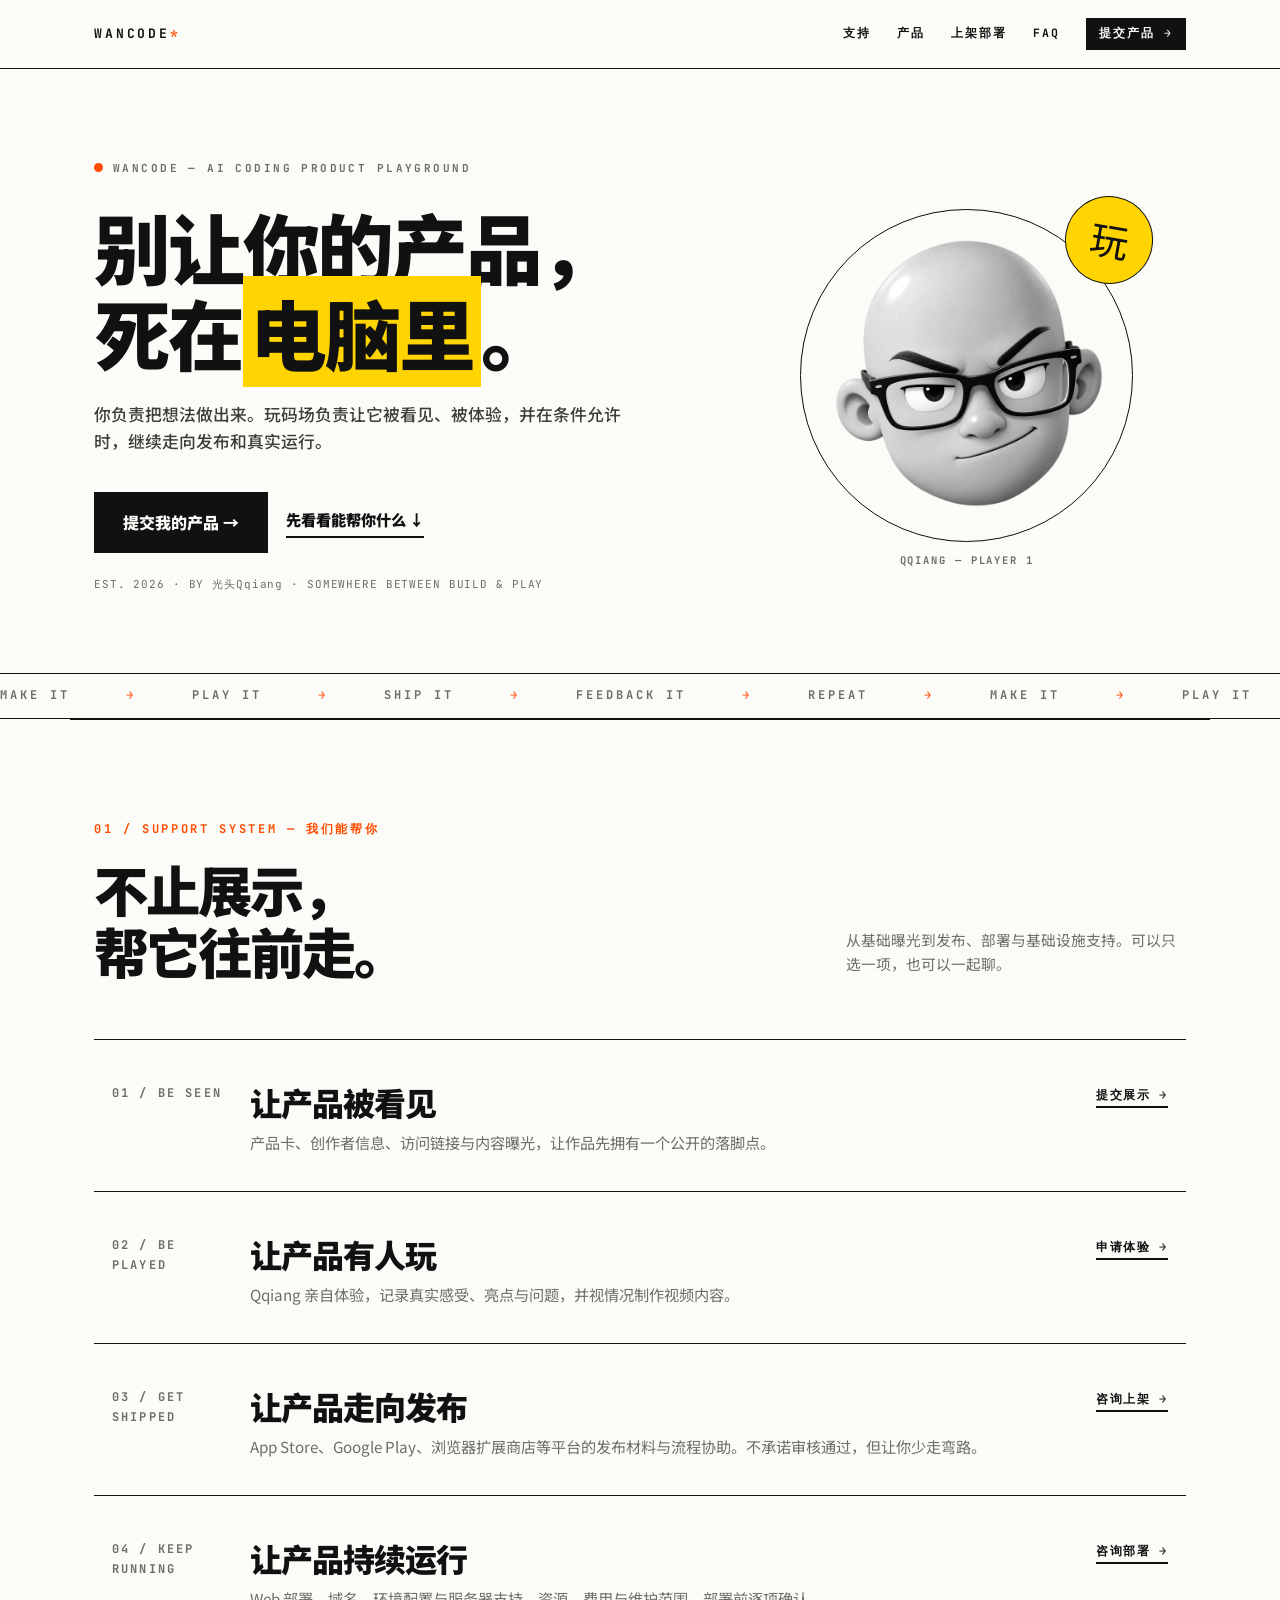
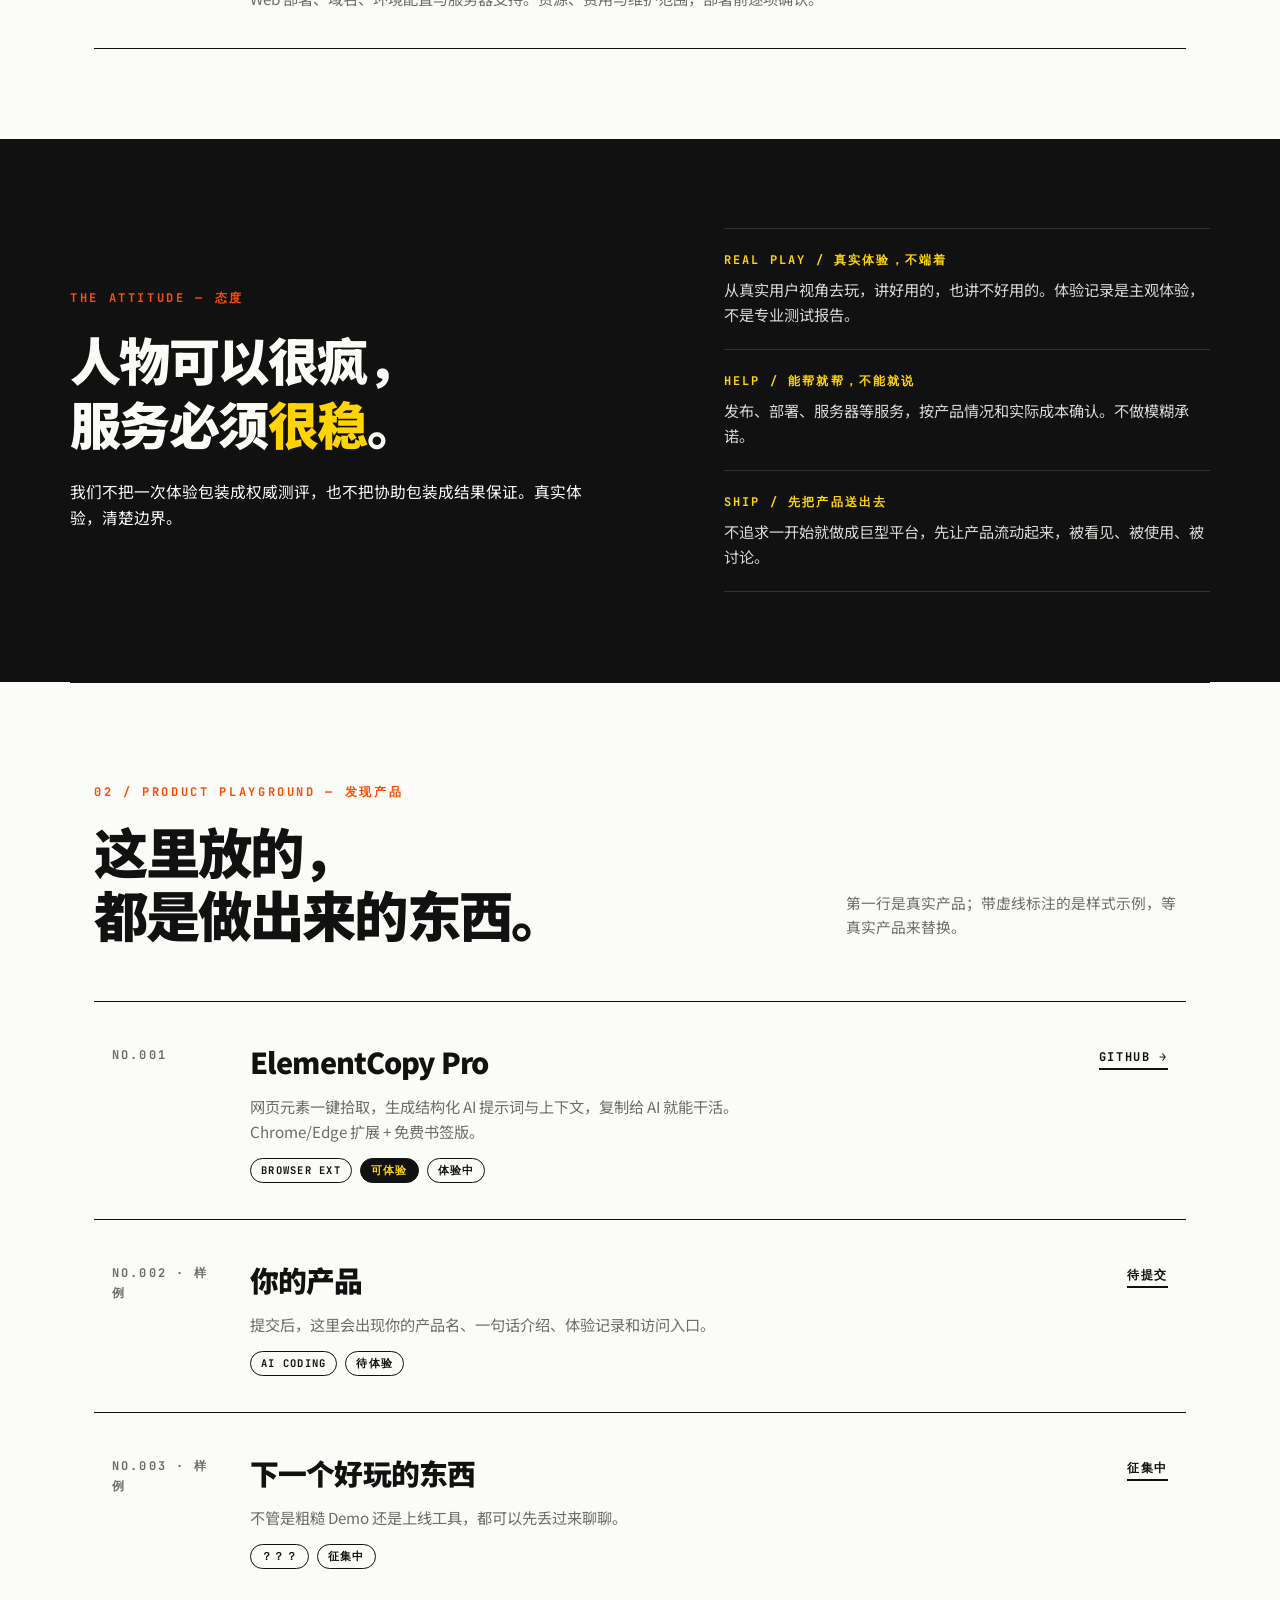
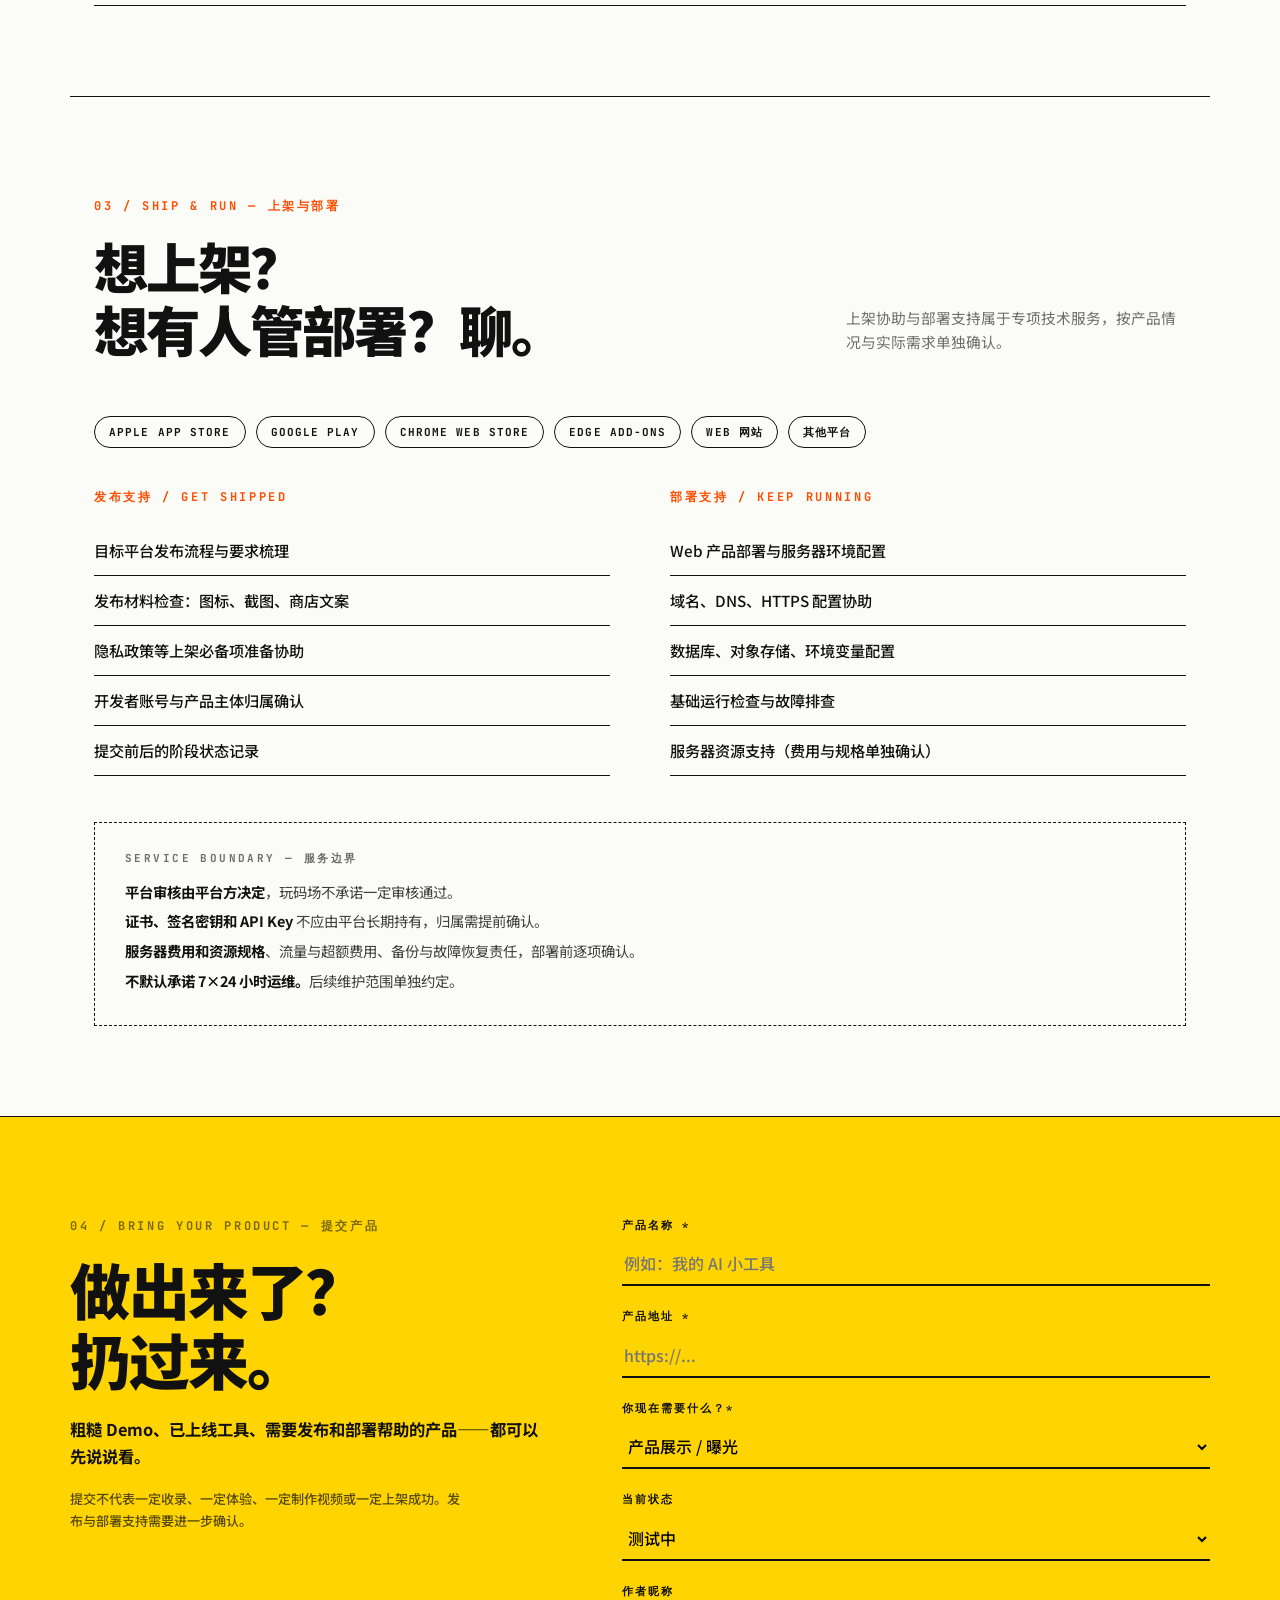
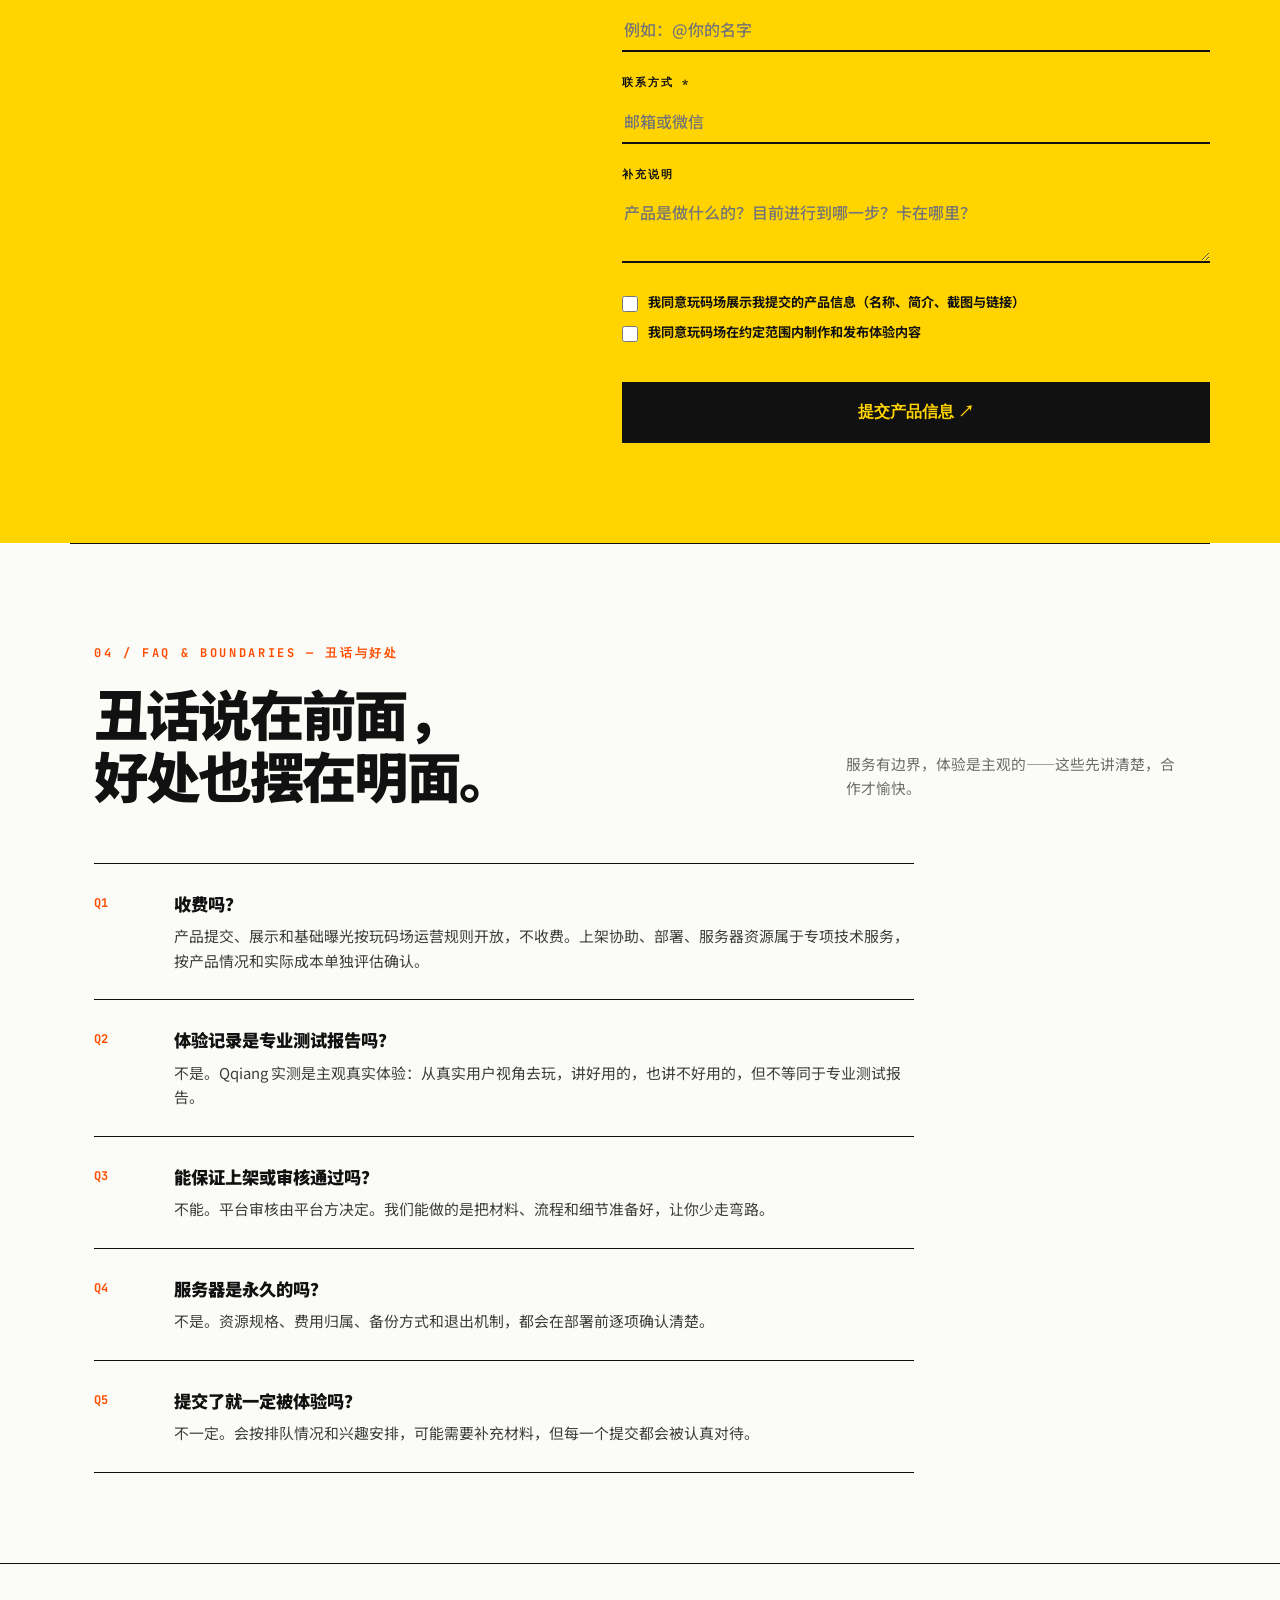
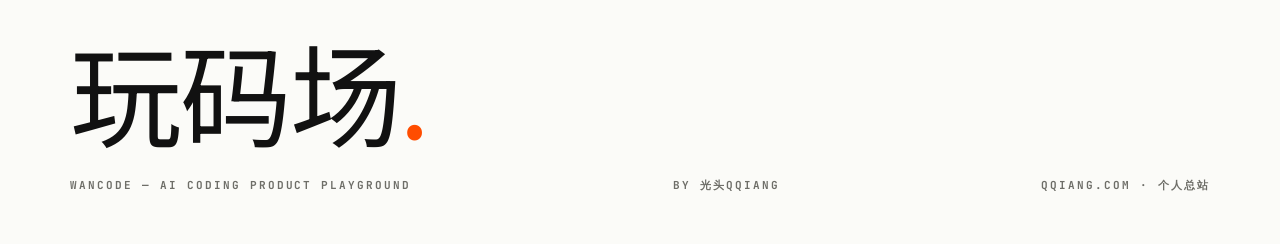
==== commit b44e5bba: "🎨 玩码场 V3 原创设计：「产品目录册」瑞士编辑风，告别照搬" ====
--- a/wancode/index.html
+++ b/wancode/index.html
@@ -15,290 +15,330 @@
 <link rel="apple-touch-icon" href="../assets/apple-touch-icon.png">
 <link rel="preconnect" href="https://fonts.googleapis.com">
 <link rel="preconnect" href="https://fonts.gstatic.com" crossorigin>
-<link href="https://fonts.googleapis.com/css2?family=Noto+Sans+SC:wght@400;500;700;900&display=swap" rel="stylesheet">
+<link href="https://fonts.googleapis.com/css2?family=JetBrains+Mono:wght@400;700&family=Noto+Sans+SC:wght@400;500;700;900&display=swap" rel="stylesheet">
 <link rel="stylesheet" href="style.css">
 </head>
-<body>
-<header class="wrap">
-  <nav class="nav">
-    <a class="brand" href="#top"><span class="brand-mark">Q</span><span>玩码场<span class="muted"> / WANCODE</span></span></a>
-    <div class="nav-links">
-      <a href="#discover">发现产品</a>
-      <a href="#support">我们能帮你</a>
-      <a href="#experience">我玩过</a>
-      <a href="#ship">发布支持</a>
-      <a href="#submit">提交产品</a>
-    </div>
-    <a class="nav-cta" href="#submit">把你的产品扔过来 ↗</a>
-  </nav>
+<body id="top">
+
+<!-- 导航 -->
+<header class="nav">
+  <div class="nav-inner">
+    <a class="wordmark" href="#top">Wancode<b>*</b></a>
+    <nav class="nav-links">
+      <a href="#services">支持</a>
+      <a href="#products">产品</a>
+      <a href="#ship">上架部署</a>
+      <a href="#faq">FAQ</a>
+      <a class="nav-cta" href="#submit">提交产品 →</a>
+    </nav>
+  </div>
 </header>
 
-<main>
-  <!-- ============ HERO ============ -->
-  <section class="wrap hero">
-    <div>
-      <div class="eyebrow"><span class="dot"></span> AI CODING PRODUCT PLAYGROUND</div>
-      <h1>别让你的产品，<span class="highlight">死在电脑里。</span></h1>
-      <p class="hero-copy">你负责把想法做出来。玩码场负责让它被看见、被体验，并在条件允许时，继续走向发布和真实运行。</p>
-      <div class="actions">
-        <a class="button primary" href="#submit">提交我的产品 ↗</a>
-        <a class="button secondary" href="#discover">先逛一圈 ↓</a>
+<!-- ============ HERO ============ -->
+<section class="hero">
+  <div>
+    <p class="eyebrow reveal">Wancode — AI Coding Product Playground</p>
+    <h1 class="reveal" data-d=".06s">别让你的产品，<br>死在<span class="hl">电脑里</span>。</h1>
+    <p class="hero-copy reveal" data-d=".12s">你负责把想法做出来。玩码场负责让它被看见、被体验，并在条件允许时，继续走向发布和真实运行。</p>
+    <div class="hero-cta reveal" data-d=".18s">
+      <a class="btn-solid" href="#submit">提交我的产品 →</a>
+      <a class="btn-line" href="#services">先看看能帮你什么 ↓</a>
+    </div>
+    <p class="hero-note reveal" data-d=".24s">EST. 2026 · BY 光头Qqiang · SOMEWHERE BETWEEN BUILD &amp; PLAY</p>
+  </div>
+  <div class="ip-wrap reveal" data-d=".1s">
+    <div class="ip-coin">
+      <img src="../assets/ip-hero.png" alt="光头Qqiang IP 形象（悬停恢复彩色）">
+      <div class="ip-badge">玩</div>
+      <div class="ip-caption">Qqiang — Player 1</div>
+    </div>
+  </div>
+</section>
+
+<!-- 跑马灯 -->
+<div class="marquee" aria-hidden="true">
+  <div class="marquee-track">
+    <span>Make it<b>→</b></span><span>Play it<b>→</b></span><span>Ship it<b>→</b></span><span>Feedback it<b>→</b></span><span>Repeat<b>→</b></span>
+    <span>Make it<b>→</b></span><span>Play it<b>→</b></span><span>Ship it<b>→</b></span><span>Feedback it<b>→</b></span><span>Repeat<b>→</b></span>
+    <span>Make it<b>→</b></span><span>Play it<b>→</b></span><span>Ship it<b>→</b></span><span>Feedback it<b>→</b></span><span>Repeat<b>→</b></span>
+    <span>Make it<b>→</b></span><span>Play it<b>→</b></span><span>Ship it<b>→</b></span><span>Feedback it<b>→</b></span><span>Repeat<b>→</b></span>
+  </div>
+</div>
+
+<!-- ============ 01 支持体系 ============ -->
+<section class="sec" id="services">
+  <div class="sec-head">
+    <div>
+      <span class="sec-idx">01 / Support system — 我们能帮你</span>
+      <h2>不止展示，<br>帮它往前走。</h2>
+    </div>
+    <p class="sec-desc">从基础曝光到发布、部署与基础设施支持。可以只选一项，也可以一起聊。</p>
+  </div>
+
+  <a class="srow" href="#submit">
+    <span class="s-idx">01 / Be seen</span>
+    <span>
+      <span class="s-name">让产品被看见</span><br>
+      <span class="s-desc">产品卡、创作者信息、访问链接与内容曝光，让作品先拥有一个公开的落脚点。</span>
+    </span>
+    <span class="s-go">提交展示 →</span>
+  </a>
+  <a class="srow" href="#submit">
+    <span class="s-idx">02 / Be played</span>
+    <span>
+      <span class="s-name">让产品有人玩</span><br>
+      <span class="s-desc">Qqiang 亲自体验，记录真实感受、亮点与问题，并视情况制作视频内容。</span>
+    </span>
+    <span class="s-go">申请体验 →</span>
+  </a>
+  <a class="srow" href="#submit">
+    <span class="s-idx">03 / Get shipped</span>
+    <span>
+      <span class="s-name">让产品走向发布</span><br>
+      <span class="s-desc">App Store、Google Play、浏览器扩展商店等平台的发布材料与流程协助。不承诺审核通过，但让你少走弯路。</span>
+    </span>
+    <span class="s-go">咨询上架 →</span>
+  </a>
+  <a class="srow" href="#submit">
+    <span class="s-idx">04 / Keep running</span>
+    <span>
+      <span class="s-name">让产品持续运行</span><br>
+      <span class="s-desc">Web 部署、域名、环境配置与服务器支持。资源、费用与维护范围，部署前逐项确认。</span>
+    </span>
+    <span class="s-go">咨询部署 →</span>
+  </a>
+</section>
+
+<!-- ============ 态度宣言 ============ -->
+<section class="attitude">
+  <div class="attitude-inner">
+    <div>
+      <span class="sec-idx reveal">The attitude — 态度</span>
+      <h2 class="reveal" data-d=".06s">人物可以很疯，<br>服务必须<em>很稳</em>。</h2>
+      <p class="att-lead reveal" data-d=".12s">我们不把一次体验包装成权威测评，也不把协助包装成结果保证。真实体验，清楚边界。</p>
+    </div>
+    <ul class="att-list">
+      <li class="reveal"><b>Real play / 真实体验，不端着</b><p>从真实用户视角去玩，讲好用的，也讲不好用的。体验记录是主观体验，不是专业测试报告。</p></li>
+      <li class="reveal" data-d=".08s"><b>Help / 能帮就帮，不能就说</b><p>发布、部署、服务器等服务，按产品情况和实际成本确认。不做模糊承诺。</p></li>
+      <li class="reveal" data-d=".16s"><b>Ship / 先把产品送出去</b><p>不追求一开始就做成巨型平台，先让产品流动起来，被看见、被使用、被讨论。</p></li>
+    </ul>
+  </div>
+</section>
+
+<!-- ============ 02 发现产品 ============ -->
+<section class="sec" id="products">
+  <div class="sec-head">
+    <div>
+      <span class="sec-idx">02 / Product playground — 发现产品</span>
+      <h2>这里放的，<br>都是做出来的东西。</h2>
+    </div>
+    <p class="sec-desc">第一行是真实产品；带虚线标注的是样式示例，等真实产品来替换。</p>
+  </div>
+
+  <div class="prod">
+    <span class="p-idx">NO.001</span>
+    <div>
+      <h3>ElementCopy Pro</h3>
+      <p class="p-desc">网页元素一键拾取，生成结构化 AI 提示词与上下文，复制给 AI 就能干活。Chrome/Edge 扩展 + 免费书签版。</p>
+      <div class="p-tags"><span>Browser Ext</span><span class="ok">可体验</span><span>体验中</span></div>
+    </div>
+    <a class="p-go" href="https://github.com/Qqiang1206/elementcopy" target="_blank" rel="noopener">GitHub →</a>
+  </div>
+
+  <!-- ✏️ 样例行：接入真实产品后替换 -->
+  <div class="prod sample">
+    <span class="p-idx">NO.002 · 样例</span>
+    <div>
+      <h3>你的产品</h3>
+      <p class="p-desc">提交后，这里会出现你的产品名、一句话介绍、体验记录和访问入口。</p>
+      <div class="p-tags"><span>AI Coding</span><span>待体验</span></div>
+    </div>
+    <span class="p-go">待提交</span>
+  </div>
+  <div class="prod sample">
+    <span class="p-idx">NO.003 · 样例</span>
+    <div>
+      <h3>下一个好玩的东西</h3>
+      <p class="p-desc">不管是粗糙 Demo 还是上线工具，都可以先丢过来聊聊。</p>
+      <div class="p-tags"><span>？？？</span><span>征集中</span></div>
+    </div>
+    <span class="p-go">征集中</span>
+  </div>
+</section>
+
+<!-- ============ 03 上架与部署 ============ -->
+<section class="sec" id="ship">
+  <div class="sec-head">
+    <div>
+      <span class="sec-idx">03 / Ship &amp; run — 上架与部署</span>
+      <h2>想上架？<br>想有人管部署？聊。</h2>
+    </div>
+    <p class="sec-desc">上架协助与部署支持属于专项技术服务，按产品情况与实际需求单独确认。</p>
+  </div>
+
+  <div class="platforms">
+    <span>Apple App Store</span><span>Google Play</span><span>Chrome Web Store</span><span>Edge Add-ons</span><span>Web 网站</span><span>其他平台</span>
+  </div>
+
+  <div class="ship-grid">
+    <div class="ship-col">
+      <h3>发布支持 / Get shipped</h3>
+      <ul>
+        <li>目标平台发布流程与要求梳理</li>
+        <li>发布材料检查：图标、截图、商店文案</li>
+        <li>隐私政策等上架必备项准备协助</li>
+        <li>开发者账号与产品主体归属确认</li>
+        <li>提交前后的阶段状态记录</li>
+      </ul>
+    </div>
+    <div class="ship-col">
+      <h3>部署支持 / Keep running</h3>
+      <ul>
+        <li>Web 产品部署与服务器环境配置</li>
+        <li>域名、DNS、HTTPS 配置协助</li>
+        <li>数据库、对象存储、环境变量配置</li>
+        <li>基础运行检查与故障排查</li>
+        <li>服务器资源支持（费用与规格单独确认）</li>
+      </ul>
+    </div>
+  </div>
+
+  <div class="boundary">
+    <h4>Service boundary — 服务边界</h4>
+    <p><b>平台审核由平台方决定</b>，玩码场不承诺一定审核通过。</p>
+    <p><b>证书、签名密钥和 API Key</b> 不应由平台长期持有，归属需提前确认。</p>
+    <p><b>服务器费用和资源规格</b>、流量与超额费用、备份与故障恢复责任，部署前逐项确认。</p>
+    <p><b>不默认承诺 7×24 小时运维。</b>后续维护范围单独约定。</p>
+  </div>
+</section>
+
+<!-- ============ 04 提交 ============ -->
+<section class="submit-sec" id="submit">
+  <div class="submit-inner">
+    <div>
+      <span class="sec-idx">04 / Bring your product — 提交产品</span>
+      <h2>做出来了？<br>扔过来。</h2>
+      <p class="submit-lede">粗糙 Demo、已上线工具、需要发布和部署帮助的产品——都可以先说说看。</p>
+      <p class="submit-tiny">提交不代表一定收录、一定体验、一定制作视频或一定上架成功。发布与部署支持需要进一步确认。</p>
+    </div>
+    <form class="wform" id="wancodeForm">
+      <div class="field"><label for="f-name">产品名称 *</label><input id="f-name" required placeholder="例如：我的 AI 小工具" /></div>
+      <div class="field"><label for="f-url">产品地址 *</label><input id="f-url" type="url" required placeholder="https://..." /></div>
+      <div class="field"><label for="f-type">你现在需要什么？*</label>
+        <select id="f-type">
+          <option>产品展示 / 曝光</option>
+          <option>真实体验 / 反馈</option>
+          <option>应用商店 / 扩展商店上架</option>
+          <option>Web 部署 / 服务器</option>
+          <option>综合支持（从产品到发布）</option>
+        </select>
       </div>
-      <div class="hero-note">有人负责做，光头Qqiang负责玩。/ 不保证成功，但认真体验。</div>
-    </div>
-    <div class="face-card" aria-label="光头Qqiang极简线稿形象">
-      <div class="face">
-        <div class="ear left"></div><div class="ear right"></div>
-        <div class="head"></div>
-        <div class="glasses"><div class="lens"><div class="eye"></div></div><div class="bridge"></div><div class="lens"><div class="eye"></div></div></div>
-        <div class="mouth"><div class="tooth"></div></div>
+      <div class="field"><label for="f-status">当前状态</label>
+        <select id="f-status">
+          <option>概念</option><option>Demo</option><option selected>测试中</option><option>可体验</option><option>已发布</option><option>暂停运行</option>
+        </select>
       </div>
-      <div class="scribble">疯狂体验中</div>
-      <div class="code-burst">&gt; npm run ship<br/>✓ maybe works</div>
-    </div>
-  </section>
-
-  <!-- 跑马灯 -->
-  <div class="ticker" aria-hidden="true"><div class="wrap">
-    <span>MAKE IT</span><span>SHIP IT</span><span>PLAY IT</span><span>FEEDBACK IT</span><span>REPEAT</span>
-    <span>MAKE IT</span><span>SHIP IT</span><span>PLAY IT</span><span>FEEDBACK IT</span><span>REPEAT</span>
-  </div></div>
-
-  <!-- ============ 01 服务体系 ============ -->
-  <section id="support" class="wrap">
-    <div class="section-head">
-      <div><div class="section-kicker">01 / Support system</div><h2>不止是展示。<br/>我们帮它往前走。</h2></div>
-      <p class="section-desc">从最基础的曝光，到发布、部署和基础设施支持。你可以只选一项，也可以一起聊。</p>
-    </div>
-    <div class="services">
-      <article class="service"><div><div class="num">01 / BE SEEN</div><h3>让产品被看见</h3><p>产品卡、创作者信息、访问链接和内容曝光，让你的作品先拥有一个公开的落脚点。</p></div><a class="service-link" href="#submit">提交展示 →</a></article>
-      <article class="service"><div><div class="num">02 / BE PLAYED</div><h3>让产品有人玩</h3><p>Qqiang 亲自体验，记录真实感受、亮点、问题，并视情况制作视频内容。</p></div><a class="service-link" href="#submit">申请体验 →</a></article>
-      <article class="service"><div><div class="num">03 / GET SHIPPED</div><h3>让产品走向发布</h3><p>针对 App Store、Google Play、浏览器扩展商店等平台，协助准备材料和梳理发布流程。</p></div><a class="service-link" href="#submit">咨询上架 →</a></article>
-      <article class="service"><div><div class="num">04 / KEEP RUNNING</div><h3>让产品持续运行</h3><p>提供 Web 部署、域名、环境配置和服务器支持，具体资源与维护范围单独确认。</p></div><a class="service-link" href="#submit">咨询部署 →</a></article>
-    </div>
-  </section>
-
-  <!-- ============ 02 态度宣言 ============ -->
-  <section id="experience" class="wrap">
-    <div class="section-head">
-      <div><div class="section-kicker">02 / The attitude</div><h2>人物可以很疯，<br/>服务必须很稳。</h2></div>
-      <p class="section-desc">我们不把一次体验包装成权威测评，也不把协助包装成结果保证。真实体验，清楚边界。</p>
-    </div>
-    <div class="manifesto">
-      <div class="manifesto-main">
-        <h3>每一个<br/>被做出来的<br/>小东西，<br/>都值得被<em>认真看一眼</em>。</h3>
-        <p>有些产品会成功，有些会失败，还有一些只是暂时没有找到用户。玩码场想做的是：让它们至少有一次被看见、被使用、被讨论的机会。</p>
-      </div>
-      <div class="manifesto-side">
-        <div class="mini"><strong>真实体验，不端着。</strong><p>我会从真实用户视角去玩，讲好用的，也讲不好用的。</p></div>
-        <div class="mini"><strong>能帮就帮，不能就说。</strong><p>发布、部署、服务器等服务，需要根据产品情况和实际成本确认。</p></div>
-        <div class="mini"><strong>先把产品送出去。</strong><p>不追求一开始就做成巨型平台，先让产品流动起来。</p></div>
-      </div>
-    </div>
-  </section>
-
-  <!-- ============ 03 发现产品 ============ -->
-  <section id="discover" class="wrap">
-    <div class="section-head">
-      <div><div class="section-kicker">03 / Product playground</div><h2>这里放的，<br/>都是做出来的东西。</h2></div>
-      <p class="section-desc">首张卡是真实产品。其余为样式示例——你的产品提交后，就是这种卡。</p>
-    </div>
-    <div class="products">
-
-      <!-- 真实产品 -->
-      <article class="product">
-        <div class="product-cover">COPY<br/>IT</div>
-        <h3>ElementCopy Pro</h3>
-        <p class="p-desc">网页元素一键拾取，生成结构化 AI 提示词与上下文，复制给 AI 就能干活。Chrome/Edge 扩展 + 免费书签版。</p>
-        <div>
-          <span class="tag">BROWSER EXT</span><span class="tag live">可体验</span><span class="tag">体验中</span>
-        </div>
-        <a class="p-link" href="https://github.com/Qqiang1206/elementcopy" target="_blank" rel="noopener">GitHub 仓库 →</a>
-      </article>
-
-      <!-- ✏️ 样例卡：接入真实产品后替换 -->
-      <article class="product">
-        <div class="product-cover">PLAY<br/>NOW</div>
-        <h3>产品名称 / Demo 002</h3>
-        <p class="p-desc">真实体验记录、产品亮点和访问入口将沉淀在这里。</p>
-        <div>
-          <span class="tag">AI CODING</span><span class="tag">体验中</span>
-        </div>
-        <a class="p-link" href="#" data-placeholder="📌 样例卡：等你的产品来填这个位置">占位卡 · 等你 →</a>
-      </article>
-
-      <article class="product">
-        <div class="product-cover">SHIP<br/>IT</div>
-        <h3>产品名称 / Demo 003</h3>
-        <p class="p-desc">展示产品状态、作者信息、视频内容和后续支持需求。</p>
-        <div>
-          <span class="tag">工具</span><span class="tag">待体验</span>
-        </div>
-        <a class="p-link" href="#" data-placeholder="📌 样例卡：等你的产品来填这个位置">占位卡 · 等你 →</a>
-      </article>
-    </div>
-  </section>
-
-  <!-- ============ 04 发布与部署支持 ============ -->
-  <section id="ship" class="wrap">
-    <div class="section-head">
-      <div><div class="section-kicker">04 / Ship &amp; run</div><h2>想上架？想有人管部署？<br/>聊。</h2></div>
-      <p class="section-desc">上架协助和部署支持属于专项技术服务，按产品情况与实际需求单独确认。</p>
-    </div>
-    <div class="platforms">
-      <span>Apple App Store</span><span>Google Play</span><span>Chrome Web Store</span><span>Microsoft Edge Add-ons</span><span>Web 网站</span><span>其他平台</span>
-    </div>
-    <div class="ship-grid">
-      <div class="ship-box">
-        <div class="section-kicker">发布支持 / GET SHIPPED</div>
-        <h3>把材料备齐，少走弯路</h3>
-        <ul>
-          <li>目标平台发布流程与要求梳理</li>
-          <li>发布材料检查：图标、截图、商店文案</li>
-          <li>隐私政策等上架必备项准备协助</li>
-          <li>开发者账号与产品主体归属确认</li>
-          <li>提交前后的阶段状态记录</li>
-        </ul>
-      </div>
-      <div class="ship-box">
-        <div class="section-kicker">部署支持 / KEEP RUNNING</div>
-        <h3>让它稳定地跑起来</h3>
-        <ul>
-          <li>Web 产品部署与服务器环境配置</li>
-          <li>域名、DNS、HTTPS 配置协助</li>
-          <li>数据库、对象存储、环境变量配置</li>
-          <li>基础运行检查与故障排查</li>
-          <li>服务器资源支持（费用与规格单独确认）</li>
-        </ul>
-      </div>
-    </div>
-    <div class="boundary">
-      <h4>SERVICE BOUNDARY · 服务边界</h4>
-      <p><b>平台审核由平台方决定</b>，玩码场不承诺一定审核通过。</p>
-      <p><b>证书、签名密钥和 API Key</b> 不应由平台长期持有，归属需提前确认。</p>
-      <p><b>服务器费用和资源规格</b>、流量与超额费用、备份与故障恢复责任，部署前逐项确认。</p>
-      <p><b>不默认承诺 7×24 小时运维。</b>后续维护范围单独约定。</p>
-    </div>
-  </section>
-
-  <!-- ============ 05 提交产品 ============ -->
-  <section id="submit" class="wrap">
-    <div class="submit">
-      <div>
-        <div class="section-kicker">05 / Bring your product</div>
-        <h2>做出来了？<br/>那就扔过来。</h2>
-        <p class="lede">不管是一个粗糙 Demo、一个已经上线的工具，还是一个需要发布和部署帮助的产品，都可以先说说看。</p>
-        <p class="tiny">提交不代表一定收录、一定体验、一定制作视频或一定上架成功。发布与部署支持需要进一步确认。</p>
-      </div>
-      <form class="form" id="wancodeForm">
-        <div class="field"><label for="f-name">产品名称 *</label><input id="f-name" required placeholder="例如：我的 AI 小工具" /></div>
-        <div class="field"><label for="f-url">产品地址 *</label><input id="f-url" type="url" required placeholder="https://..." /></div>
-        <div class="field"><label for="f-type">你现在需要什么？*</label>
-          <select id="f-type">
-            <option>产品展示 / 曝光</option>
-            <option>真实体验 / 反馈</option>
-            <option>应用商店 / 扩展商店上架</option>
-            <option>Web 部署 / 服务器</option>
-            <option>综合支持（从产品到发布）</option>
-          </select>
-        </div>
-        <div class="field"><label for="f-status">当前状态</label>
-          <select id="f-status">
-            <option>概念</option><option>Demo</option><option selected>测试中</option><option>可体验</option><option>已发布</option><option>暂停运行</option>
-          </select>
-        </div>
-        <div class="field"><label for="f-author">作者昵称</label><input id="f-author" placeholder="例如：@你的名字" /></div>
-        <div class="field"><label for="f-contact">联系方式 *</label><input id="f-contact" required placeholder="邮箱或微信" /></div>
-        <div class="field"><label for="f-note">补充说明</label><textarea id="f-note" placeholder="产品是做什么的？目前进行到哪一步？卡在哪里？"></textarea></div>
-        <div class="check"><input id="f-auth1" type="checkbox" required /><label for="f-auth1">我同意玩码场展示我提交的产品信息（名称、简介、截图与链接）</label></div>
-        <div class="check"><input id="f-auth2" type="checkbox" /><label for="f-auth2">我同意玩码场在约定范围内制作和发布体验内容</label></div>
-        <button class="button primary" type="submit">提交产品信息 ↗</button>
-      </form>
-    </div>
-  </section>
-
-  <!-- ============ 06 FAQ 与服务边界 ============ -->
-  <section class="wrap faq-sec">
-    <div class="section-head">
-      <div><div class="section-kicker">06 / FAQ &amp; boundaries</div><h2>丑话说在前面，<br/>好处也摆在明面。</h2></div>
-      <p class="section-desc">服务有边界，体验是主观的——这些先讲清楚，合作才愉快。</p>
-    </div>
-    <div class="faq-list">
-      <div class="faq-item"><h3>收费吗？</h3><p>产品提交、展示和基础曝光按玩码场运营规则开放，不收费。上架协助、部署、服务器资源属于专项技术服务，按产品情况和实际成本单独评估确认。</p></div>
-      <div class="faq-item"><h3>体验记录是专业测试报告吗？</h3><p>不是。Qqiang 实测是主观真实体验：从真实用户视角去玩，讲好用的，也讲不好用的，但不等同于专业测试报告。</p></div>
-      <div class="faq-item"><h3>能保证上架或审核通过吗？</h3><p>不能。平台审核由平台方决定。我们能做的是把材料、流程和细节准备好，让你少走弯路。</p></div>
-      <div class="faq-item"><h3>服务器是永久的吗？</h3><p>不是。资源规格、费用归属、备份方式和退出机制，都会在部署前逐项确认清楚。</p></div>
-      <div class="faq-item"><h3>提交了就一定被体验吗？</h3><p>不一定。会按排队情况和兴趣安排，可能需要补充材料，但每一个提交都会被认真对待。</p></div>
-    </div>
-  </section>
-</main>
-
-<footer class="wrap">
-  <div>光头Qqiang × 玩码场 / WANCODE</div>
-  <div><a href="../">qqiang.com · 个人总站</a></div>
-  <div class="muted">Make it. Play it. Ship it. Maybe.</div>
+      <div class="field"><label for="f-author">作者昵称</label><input id="f-author" placeholder="例如：@你的名字" /></div>
+      <div class="field"><label for="f-contact">联系方式 *</label><input id="f-contact" required placeholder="邮箱或微信" /></div>
+      <div class="field"><label for="f-note">补充说明</label><textarea id="f-note" placeholder="产品是做什么的？目前进行到哪一步？卡在哪里？"></textarea></div>
+      <div class="check"><input id="f-auth1" type="checkbox" required /><label for="f-auth1">我同意玩码场展示我提交的产品信息（名称、简介、截图与链接）</label></div>
+      <div class="check"><input id="f-auth2" type="checkbox" /><label for="f-auth2">我同意玩码场在约定范围内制作和发布体验内容</label></div>
+      <button class="submit-btn" type="submit">提交产品信息 ↗</button>
+    </form>
+  </div>
+</section>
+
+<!-- ============ 05 FAQ ============ -->
+<section class="sec" id="faq">
+  <div class="sec-head">
+    <div>
+      <span class="sec-idx">04 / FAQ &amp; boundaries — 丑话与好处</span>
+      <h2>丑话说在前面，<br>好处也摆在明面。</h2>
+    </div>
+    <p class="sec-desc">服务有边界，体验是主观的——这些先讲清楚，合作才愉快。</p>
+  </div>
+  <div class="faq-list">
+    <div class="faq-item"><span class="q-idx">Q1</span><div><h3>收费吗？</h3><p>产品提交、展示和基础曝光按玩码场运营规则开放，不收费。上架协助、部署、服务器资源属于专项技术服务，按产品情况和实际成本单独评估确认。</p></div></div>
+    <div class="faq-item"><span class="q-idx">Q2</span><div><h3>体验记录是专业测试报告吗？</h3><p>不是。Qqiang 实测是主观真实体验：从真实用户视角去玩，讲好用的，也讲不好用的，但不等同于专业测试报告。</p></div></div>
+    <div class="faq-item"><span class="q-idx">Q3</span><div><h3>能保证上架或审核通过吗？</h3><p>不能。平台审核由平台方决定。我们能做的是把材料、流程和细节准备好，让你少走弯路。</p></div></div>
+    <div class="faq-item"><span class="q-idx">Q4</span><div><h3>服务器是永久的吗？</h3><p>不是。资源规格、费用归属、备份方式和退出机制，都会在部署前逐项确认清楚。</p></div></div>
+    <div class="faq-item"><span class="q-idx">Q5</span><div><h3>提交了就一定被体验吗？</h3><p>不一定。会按排队情况和兴趣安排，可能需要补充材料，但每一个提交都会被认真对待。</p></div></div>
+  </div>
+</section>
+
+<!-- 页脚 -->
+<footer class="foot">
+  <div class="foot-inner">
+    <div class="foot-word">玩码场<span>.</span></div>
+    <div class="foot-row">
+      <span>Wancode — AI Coding Product Playground</span>
+      <span>By 光头Qqiang</span>
+      <a href="https://qqiang.com">qqiang.com · 个人总站</a>
+    </div>
+  </div>
 </footer>
-  <div id="toast" role="status" aria-live="polite"></div>
-
-  <script>
-    (function () {
-      'use strict';
-
-      /* 滚动显现 */
-      var io = new IntersectionObserver(function (entries) {
-        entries.forEach(function (en) {
-          if (en.isIntersecting) { en.target.classList.add('in'); io.unobserve(en.target); }
-        });
-      }, { threshold: 0.12 });
-      document.querySelectorAll('.reveal').forEach(function (el) {
-        el.style.transitionDelay = el.dataset.d || '0s';
-        io.observe(el);
+
+<div id="toast" role="status" aria-live="polite"></div>
+
+<script>
+  (function () {
+    'use strict';
+
+    /* 滚动显现 */
+    var io = new IntersectionObserver(function (entries) {
+      entries.forEach(function (en) {
+        if (en.isIntersecting) { en.target.classList.add('in'); io.unobserve(en.target); }
       });
-
-      /* 占位链接提示 */
-      var toastEl = document.getElementById('toast');
-      var timer = null;
-      function toast(msg) {
-        if (!toastEl) return;
-        toastEl.textContent = msg;
-        toastEl.classList.add('show');
-        clearTimeout(timer);
-        timer = setTimeout(function () { toastEl.classList.remove('show'); }, 2800);
-      }
-      document.querySelectorAll('a[data-placeholder]').forEach(function (a) {
-        a.addEventListener('click', function (e) {
-          e.preventDefault();
-          toast(a.dataset.placeholder);
-        });
+    }, { threshold: 0.12 });
+    document.querySelectorAll('.reveal').forEach(function (el) {
+      el.style.transitionDelay = el.dataset.d || '0s';
+      io.observe(el);
+    });
+
+    /* 占位链接提示 */
+    var toastEl = document.getElementById('toast');
+    var timer = null;
+    function toast(msg) {
+      if (!toastEl) return;
+      toastEl.textContent = msg;
+      toastEl.classList.add('show');
+      clearTimeout(timer);
+      timer = setTimeout(function () { toastEl.classList.remove('show'); }, 2800);
+    }
+    document.querySelectorAll('a[data-placeholder]').forEach(function (a) {
+      a.addEventListener('click', function (e) {
+        e.preventDefault();
+        toast(a.dataset.placeholder);
       });
-
-      /* 提交表单：无后端，组装成邮件直达光头邮箱 */
-      var form = document.getElementById('wancodeForm');
-      if (form) {
-        form.addEventListener('submit', function (e) {
-          e.preventDefault();
-          var v = function (id) { var el = document.getElementById(id); return el ? el.value.trim() : ''; };
-          var auth1 = document.getElementById('f-auth1').checked ? '同意' : '未勾选';
-          var auth2 = document.getElementById('f-auth2').checked ? '同意' : '未勾选';
-          var name = v('f-name');
-          var body = [
-            '产品名称：' + name,
-            '产品地址：' + v('f-url'),
-            '需要支持：' + v('f-type'),
-            '当前状态：' + v('f-status'),
-            '作者昵称：' + (v('f-author') || '未填写'),
-            '联系方式：' + v('f-contact'),
-            '补充说明：' + (v('f-note') || '无'),
-            '授权展示产品信息：' + auth1,
-            '授权制作发布体验内容：' + auth2
-          ].join('\n');
-          location.href = 'mailto:290329033@qq.com'
-            + '?subject=' + encodeURIComponent('玩码场提交：' + name)
-            + '&body=' + encodeURIComponent(body);
-          toast('📮 正在打开邮件客户端，确认后即可发送');
-        });
-      }
-    })();
-  </script>
+    });
+
+    /* 提交表单：无后端，组装成邮件直达光头邮箱 */
+    var form = document.getElementById('wancodeForm');
+    if (form) {
+      form.addEventListener('submit', function (e) {
+        e.preventDefault();
+        var v = function (id) { var el = document.getElementById(id); return el ? el.value.trim() : ''; };
+        var auth1 = document.getElementById('f-auth1').checked ? '同意' : '未勾选';
+        var auth2 = document.getElementById('f-auth2').checked ? '同意' : '未勾选';
+        var name = v('f-name');
+        var body = [
+          '产品名称：' + name,
+          '产品地址：' + v('f-url'),
+          '需要支持：' + v('f-type'),
+          '当前状态：' + v('f-status'),
+          '作者昵称：' + (v('f-author') || '未填写'),
+          '联系方式：' + v('f-contact'),
+          '补充说明：' + (v('f-note') || '无'),
+          '授权展示产品信息：' + auth1,
+          '授权制作发布体验内容：' + auth2
+        ].join('\n');
+        location.href = 'mailto:290329033@qq.com'
+          + '?subject=' + encodeURIComponent('玩码场提交：' + name)
+          + '&body=' + encodeURIComponent(body);
+        toast('📮 正在打开邮件客户端，确认后即可发送');
+      });
+    }
+  })();
+</script>
 </body>
 </html>
--- a/wancode/style.css
+++ b/wancode/style.css
@@ -1,286 +1,497 @@
 /* ============================================================
-   玩码场 Wancode — AI Coding 产品体验与支持平台
-   视觉：暖纸底 + 黑白线稿 + 柠檬绿强调 · 杂志编辑风
-   人物很疯，界面很稳
+   玩码场 Wancode — AI Coding 产品体验场
+   视觉概念：「产品目录册」瑞士编辑风
+   细线网格 · 大编号 · 等宽字标签 · 品牌黄只做点睛
    ============================================================ */
 
-:root{
-  --bg:#f5f4ef;
-  --paper:#fffef9;
-  --ink:#111111;
-  --muted:#73736d;
-  --line:#d9d8d0;
-  --accent:#d9ff39;
-  --accent2:#ff6b35;
-  --shadow:7px 7px 0 #111;
-  --radius:22px;
-}
-*{box-sizing:border-box}
-html{scroll-behavior:smooth}
-body{
-  margin:0;background:var(--bg);color:var(--ink);
-  font-family:Inter,ui-sans-serif,system-ui,-apple-system,BlinkMacSystemFont,"Segoe UI","PingFang SC","Microsoft YaHei",sans-serif;
-  line-height:1.5;
-}
-a{color:inherit;text-decoration:none}
-button,.button{font:inherit;cursor:pointer}
-:focus-visible{outline:3px solid var(--accent2);outline-offset:3px}
-.wrap{width:min(1160px,calc(100% - 40px));margin:auto}
+:root {
+  --bg:     #FBFBF8;
+  --ink:    #111111;
+  --yellow: #FFD400;
+  --orange: #FF4D00;
+  --muted:  #6E6E68;
+  --rule:   #111111;
+  --mono:   ui-monospace, 'JetBrains Mono', 'SF Mono', Menlo, Consolas, monospace;
+  --sans:   'Noto Sans SC', system-ui, -apple-system, 'PingFang SC', 'Microsoft YaHei', sans-serif;
+}
+
+* { margin: 0; padding: 0; box-sizing: border-box; }
+
+html { scroll-behavior: smooth; }
+
+body {
+  font-family: var(--sans);
+  color: var(--ink);
+  background: var(--bg);
+  line-height: 1.65;
+  overflow-x: hidden;
+}
+
+::selection { background: var(--yellow); color: var(--ink); }
+
+:focus-visible { outline: 3px solid var(--orange); outline-offset: 3px; }
+
+::-webkit-scrollbar { width: 10px; }
+::-webkit-scrollbar-track { background: var(--bg); }
+::-webkit-scrollbar-thumb { background: var(--ink); border: 2px solid var(--bg); }
+
+img { max-width: 100%; display: block; user-select: none; -webkit-user-drag: none; }
+a { color: inherit; text-decoration: none; }
+
+/* ---------- 通用小元素 ---------- */
+.mono {
+  font-family: var(--mono);
+  font-size: 11px; font-weight: 700;
+  letter-spacing: .22em; text-transform: uppercase;
+}
+.marker { background: var(--yellow); padding: 0 .12em; }
+.wrap { width: min(1140px, calc(100% - 48px)); margin: 0 auto; }
 
 /* ---------- 导航 ---------- */
-.nav{
-  display:flex;align-items:center;justify-content:space-between;
-  padding:22px 0;border-bottom:1px solid var(--line)
-}
-.brand{display:flex;align-items:center;gap:12px;font-weight:900;letter-spacing:-1px}
-.brand-mark{
-  width:42px;height:42px;border:3px solid var(--ink);border-radius:50%;
-  display:grid;place-items:center;background:var(--accent);font-weight:950
-}
-.nav-links{display:flex;gap:25px;font-size:14px;font-weight:700}
-.nav-links a:hover{color:var(--accent2)}
-.nav-cta{border:2px solid var(--ink);padding:10px 15px;border-radius:999px;font-weight:800;background:var(--paper)}
-.nav-cta:hover{background:var(--accent)}
+.nav {
+  border-bottom: 1px solid var(--rule);
+  background: var(--bg);
+  position: sticky; top: 0; z-index: 100;
+}
+.nav-inner {
+  max-width: 1140px; margin: 0 auto;
+  padding: 18px 24px;
+  display: flex; align-items: center; justify-content: space-between; gap: 20px;
+}
+.wordmark {
+  font-family: var(--mono);
+  font-weight: 700; font-size: 13px;
+  letter-spacing: .22em; text-transform: uppercase;
+}
+.wordmark b { color: var(--orange); }
+.nav-links { display: flex; gap: 26px; align-items: center; }
+.nav-links a {
+  font-family: var(--mono);
+  font-size: 11.5px; font-weight: 700;
+  letter-spacing: .18em; text-transform: uppercase;
+}
+.nav-links a:hover { color: var(--orange); }
+.nav-cta {
+  background: var(--ink); color: var(--bg);
+  padding: .55em 1.1em;
+}
+.nav-cta:hover { background: var(--yellow); color: var(--ink); }
 
 /* ---------- HERO ---------- */
-.hero{padding:74px 0 60px;display:grid;grid-template-columns:1.2fr .8fr;gap:50px;align-items:center}
-.eyebrow{
-  display:inline-flex;gap:8px;align-items:center;
-  font-size:12px;font-weight:900;letter-spacing:.12em;text-transform:uppercase
-}
-.dot{width:9px;height:9px;border-radius:50%;background:var(--accent2);display:inline-block}
-h1{
-  font-size:clamp(44px,6.5vw,84px);line-height:1.02;
-  letter-spacing:-.05em;margin:22px 0 25px;font-weight:950
-}
-.highlight{
-  background:var(--accent);padding:0 8px;
-  box-decoration-break:clone;-webkit-box-decoration-break:clone
-}
-.hero-copy{font-size:18px;max-width:550px;color:#3e3e39}
-.actions{display:flex;flex-wrap:wrap;gap:12px;margin-top:30px}
-.button{
-  display:inline-flex;align-items:center;justify-content:center;gap:10px;
-  border:2px solid var(--ink);border-radius:999px;padding:13px 19px;font-weight:900;
-  transition:.15s
-}
-.button:hover{translate:-2px -2px;box-shadow:4px 4px 0 var(--ink)}
-.button.primary{background:var(--ink);color:white}
-.button.primary:hover{box-shadow:4px 4px 0 var(--accent)}
-.button.secondary{background:transparent}
-.hero-note{font-size:12px;color:var(--muted);margin-top:15px}
-
-/* ---------- CSS 线稿光头卡 ---------- */
-.face-card{
-  position:relative;min-height:390px;
-  background:var(--paper);border:3px solid var(--ink);border-radius:36px;
-  box-shadow:var(--shadow);
-  display:grid;place-items:center;overflow:hidden
-}
-.face-card:before{
-  content:"";position:absolute;width:310px;height:310px;border-radius:50%;
-  background:var(--accent);top:35px;right:-90px
-}
-.face{position:relative;width:265px;height:270px;transition:transform .3s}
-.face-card:hover .face{transform:rotate(-3deg) scale(1.03)}
-.head{
-  position:absolute;inset:28px 14px 12px;
-  border:9px solid var(--ink);border-radius:48% 48% 45% 45%;
-  background:#f2c6a5;transform:rotate(-4deg)
-}
-.ear{position:absolute;width:35px;height:65px;border:8px solid var(--ink);border-radius:50%;background:#f2c6a5;top:125px}
-.ear.left{left:0}.ear.right{right:0}
-.glasses{position:absolute;top:105px;left:25px;right:25px;height:60px;display:flex;gap:5px;z-index:2}
-.lens{flex:1;border:8px solid var(--ink);border-radius:25px;background:rgba(255,255,255,.25)}
-.bridge{width:18px;background:var(--ink);height:9px;margin-top:25px}
-.eye{width:17px;height:17px;background:var(--ink);border-radius:50%;margin:17px auto}
-.mouth{
-  position:absolute;z-index:3;left:86px;top:186px;width:92px;height:56px;
-  border:8px solid var(--ink);border-radius:15px 15px 48px 48px;
-  background:#ff6b35;transform:rotate(4deg)
-}
-.tooth{position:absolute;width:34px;height:13px;background:white;top:0;left:21px;border-radius:0 0 7px 7px}
-.code-burst{
-  position:absolute;right:18px;bottom:22px;
-  background:var(--ink);color:var(--accent);border-radius:14px;padding:10px 13px;
-  font-family:ui-monospace,monospace;font-size:13px;font-weight:900;transform:rotate(7deg)
-}
-.scribble{position:absolute;left:22px;bottom:25px;font-size:12px;font-weight:900;transform:rotate(-8deg)}
+.hero {
+  max-width: 1140px; margin: 0 auto;
+  padding: 90px 24px 80px;
+  display: grid; grid-template-columns: 1.15fr .85fr;
+  gap: 60px; align-items: center;
+}
+.eyebrow {
+  font-family: var(--mono);
+  font-size: 11px; font-weight: 700;
+  letter-spacing: .22em; text-transform: uppercase;
+  display: flex; align-items: center; gap: 10px;
+  color: var(--muted);
+}
+.eyebrow:before {
+  content: ''; width: 9px; height: 9px;
+  background: var(--orange); border-radius: 50%;
+}
+.hero h1 {
+  font-weight: 900;
+  font-size: clamp(2.6rem, 6vw, 4.9rem);
+  line-height: 1.12;
+  letter-spacing: -.035em;
+  margin: 26px 0 0;
+}
+.hl { background: var(--yellow); padding: 0 .1em; box-decoration-break: clone; -webkit-box-decoration-break: clone; }
+.hero-copy {
+  margin-top: 26px;
+  font-size: 1.05rem; font-weight: 500;
+  color: #3E3E39; max-width: 32em;
+}
+.hero-cta { display: flex; gap: 18px; flex-wrap: wrap; align-items: center; margin-top: 36px; }
+
+.btn-solid {
+  display: inline-flex; align-items: center; gap: .6em;
+  background: var(--ink); color: var(--bg);
+  border: 2px solid var(--ink);
+  padding: .95em 1.7em;
+  font-weight: 900; font-size: 1rem;
+  transition: .15s;
+}
+.btn-solid:hover { background: var(--yellow); color: var(--ink); }
+.btn-line {
+  font-weight: 900; font-size: .95rem;
+  border-bottom: 2px solid var(--ink);
+  padding-bottom: .2em;
+  transition: .15s;
+}
+.btn-line:hover { color: var(--orange); border-color: var(--orange); }
+.hero-note {
+  margin-top: 22px;
+  font-family: var(--mono);
+  font-size: 11px; letter-spacing: .08em;
+  color: var(--muted);
+}
+
+/* ---------- 头像：黑白 / 悬停彩色 ---------- */
+.ip-wrap { display: flex; justify-content: center; position: relative; }
+.ip-coin { position: relative; width: clamp(240px, 26vw, 340px); }
+.ip-coin img {
+  border-radius: 50%;
+  border: 1px solid var(--rule);
+  filter: grayscale(1) contrast(1.05);
+  transition: filter .4s, rotate .4s;
+}
+.ip-wrap:hover .ip-coin img { filter: grayscale(0); rotate: -3deg; }
+.ip-coin .ip-badge {
+  position: absolute; top: -4%; right: -6%;
+  width: clamp(64px, 7vw, 88px); aspect-ratio: 1;
+  background: var(--yellow);
+  border: 1px solid var(--rule);
+  border-radius: 50%;
+  display: grid; place-items: center;
+  font-family: var(--display); font-size: clamp(1.8rem, 3vw, 2.6rem);
+  rotate: 10deg;
+}
+.ip-caption {
+  position: absolute; bottom: -8%; left: 50%; translate: -50% 0;
+  font-family: var(--mono);
+  font-size: 10.5px; font-weight: 700;
+  letter-spacing: .18em; text-transform: uppercase;
+  white-space: nowrap;
+  background: var(--bg);
+  padding: 0 10px;
+  color: var(--muted);
+}
 
 /* ---------- 跑马灯 ---------- */
-.ticker{
-  border-top:2px solid var(--ink);border-bottom:2px solid var(--ink);
-  padding:13px 0;overflow:hidden;white-space:nowrap;
-  font-size:13px;font-weight:900;
-}
-.ticker .wrap{display:flex;animation:scrollx 22s linear infinite;width:max-content}
-.ticker:hover .wrap{animation-play-state:paused}
-.ticker span{margin-right:45px}
-.ticker span:after{content:"●";margin-left:45px;color:var(--accent2);font-size:9px;vertical-align:2px}
-@keyframes scrollx{to{transform:translateX(-50%)}}
-
-/* ---------- Section 通用 ---------- */
-section{padding:92px 0}
-.section-head{display:flex;justify-content:space-between;gap:30px;align-items:end;margin-bottom:32px}
-.section-kicker{font-size:12px;font-weight:900;letter-spacing:.13em;text-transform:uppercase;color:var(--muted)}
-h2{font-size:clamp(33px,4.6vw,58px);line-height:1.05;letter-spacing:-.05em;margin:10px 0 0;font-weight:950}
-.section-desc{max-width:350px;color:var(--muted);font-size:14px}
-
-/* ---------- 01 服务体系 ---------- */
-.services{display:grid;grid-template-columns:repeat(4,1fr);gap:13px}
-.service{
-  background:var(--paper);border:2px solid var(--ink);border-radius:var(--radius);
-  padding:24px;min-height:245px;
-  display:flex;flex-direction:column;justify-content:space-between;
-  transition:.15s
-}
-.service:hover{translate:-3px -3px;box-shadow:var(--shadow)}
-.service:nth-child(2){background:var(--accent)}
-.service:nth-child(3){background:#e8e4ff}
-.service:nth-child(4){background:#ffd7c8}
-.num{font-size:12px;font-weight:900}
-.service h3{font-size:24px;line-height:1.1;letter-spacing:-.04em;margin:28px 0 10px}
-.service p{font-size:13px;color:#4f4f49}
-.service-link{font-size:12px;font-weight:900;margin-top:20px}
-.service-link:hover{color:var(--accent2)}
-
-/* ---------- 02 态度宣言 ---------- */
-.manifesto{display:grid;grid-template-columns:1fr 1fr;gap:20px;align-items:stretch}
-.manifesto-main{
-  background:var(--ink);color:white;border-radius:var(--radius);
-  padding:38px;min-height:360px;
-  display:flex;flex-direction:column;justify-content:space-between
-}
-.manifesto-main h3{
-  font-size:clamp(33px,3.8vw,54px);line-height:1.05;
-  letter-spacing:-.05em;margin:0;max-width:520px
-}
-.manifesto-main h3 em{font-style:normal;color:var(--accent)}
-.manifesto-main p{color:#c6c6bf;max-width:400px}
-.manifesto-side{display:grid;gap:20px}
-.mini{border:2px solid var(--ink);border-radius:var(--radius);padding:26px;background:var(--paper)}
-.mini strong{font-size:23px;letter-spacing:-.04em;display:block;margin-bottom:8px}
-.mini p{font-size:14px;color:var(--muted);margin:0}
-
-/* ---------- 03 产品卡 ---------- */
-.products{display:grid;grid-template-columns:repeat(3,1fr);gap:15px}
-.product{
-  border:2px solid var(--ink);border-radius:var(--radius);
-  background:var(--paper);padding:18px;
-  display:flex;flex-direction:column;
-  transition:.15s
-}
-.product:hover{translate:-3px -3px;box-shadow:var(--shadow)}
-.product-cover{
-  height:150px;border-radius:15px;background:#e9e7df;border:2px solid var(--ink);
-  display:flex;align-items:center;justify-content:center;
-  font-size:42px;font-weight:950;letter-spacing:-.08em;text-align:center
-}
-.product:nth-child(2) .product-cover{background:var(--accent)}
-.product:nth-child(3) .product-cover{background:#e8e4ff}
-.product h3{font-size:21px;letter-spacing:-.03em;margin:17px 0 4px}
-.product .p-desc{font-size:13px;color:#4f4f49;margin:0 0 15px;flex:1}
-.tag{
-  display:inline-block;border:1px solid var(--ink);border-radius:999px;
-  padding:4px 8px;font-size:10px;font-weight:900;margin:0 4px 4px 0
-}
-.tag.live{background:var(--ink);color:var(--accent)}
-.p-link{font-size:12px;font-weight:900;margin-top:14px;display:inline-block}
-.p-link:hover{color:var(--accent2)}
-
-/* ---------- 04 发布与部署 ---------- */
-.ship-grid{display:grid;grid-template-columns:1fr 1fr;gap:15px;margin-top:10px}
-.ship-box{
-  border:2px solid var(--ink);border-radius:var(--radius);
-  background:var(--paper);padding:28px
-}
-.ship-box h3{font-size:26px;letter-spacing:-.04em;margin:8px 0 16px}
-.ship-box ul{list-style:none;margin:0;padding:0;font-size:14px}
-.ship-box li{padding:7px 0;border-bottom:1px solid var(--line)}
-.ship-box li:last-child{border-bottom:none}
-.ship-box li:before{content:"→ ";font-weight:900}
-.platforms{display:flex;gap:10px;flex-wrap:wrap;margin:6px 0 20px}
-.platforms span{
-  border:2px solid var(--ink);border-radius:999px;
-  background:var(--paper);padding:6px 14px;
-  font-size:12px;font-weight:900
-}
-.boundary{
-  border:2px dashed var(--ink);border-radius:var(--radius);
-  background:var(--paper);padding:24px 28px;margin-top:15px
-}
-.boundary h4{font-size:13px;font-weight:900;letter-spacing:.13em;text-transform:uppercase;color:var(--muted);margin:0 0 10px}
-.boundary p{font-size:13px;color:#4f4f49;margin:6px 0}
-.boundary b{color:var(--ink)}
-
-/* ---------- 05 提交表单 ---------- */
-.submit{
-  border:3px solid var(--ink);border-radius:30px;
-  background:var(--accent);padding:42px;
-  display:grid;grid-template-columns:1fr 1fr;gap:35px;align-items:start
-}
-.submit h2{max-width:480px}
-.submit .section-kicker{color:var(--ink);opacity:.6}
-.submit .lede{max-width:450px;font-weight:500}
-.muted{color:var(--muted)}
-.tiny{font-size:12px;color:#3e3e39;margin-top:12px}
-.form{background:var(--paper);border:2px solid var(--ink);border-radius:20px;padding:22px}
-.field{margin-bottom:13px}
-label{display:block;font-size:12px;font-weight:900;margin-bottom:6px}
-input,select,textarea{
-  width:100%;padding:12px;border:2px solid var(--ink);border-radius:12px;
-  background:white;font:inherit;font-size:14px
-}
-textarea{min-height:80px;resize:vertical}
-.check{display:flex;gap:9px;align-items:flex-start;margin-bottom:9px}
-.check input{width:17px;height:17px;flex:none;margin-top:2px}
-.check label{font-size:12px;font-weight:700;margin:0;line-height:1.5}
-.form button{width:100%;margin-top:5px}
+.marquee {
+  border-top: 1px solid var(--rule);
+  border-bottom: 1px solid var(--rule);
+  overflow: hidden; white-space: nowrap;
+  padding: 12px 0;
+  font-family: var(--mono);
+  font-size: 12px; font-weight: 700;
+  letter-spacing: .25em; text-transform: uppercase;
+}
+.marquee-track { display: flex; width: max-content; animation: scrollx 28s linear infinite; }
+.marquee:hover .marquee-track { animation-play-state: paused; }
+.marquee-track span { margin-right: 56px; color: var(--muted); }
+.marquee-track span b { color: var(--orange); font-weight: 700; margin-left: 56px; }
+@keyframes scrollx { to { transform: translateX(-50%); } }
+
+/* ---------- Section 通用（目录册式） ---------- */
+.sec {
+  max-width: 1140px; margin: 0 auto;
+  padding: 100px 24px 90px;
+  border-top: 1px solid var(--rule);
+}
+.sec:first-of-type { border-top: none; }
+.sec-head {
+  display: flex; justify-content: space-between; align-items: flex-end;
+  gap: 40px; margin-bottom: 56px;
+}
+.sec-idx {
+  font-family: var(--mono);
+  font-size: 12px; font-weight: 700;
+  letter-spacing: .22em; text-transform: uppercase;
+  color: var(--orange);
+  display: block; margin-bottom: 18px;
+}
+.sec-head h2 {
+  font-weight: 900;
+  font-size: clamp(2rem, 4.4vw, 3.4rem);
+  letter-spacing: -.035em;
+  line-height: 1.15;
+  max-width: 18em;
+}
+.sec-desc {
+  max-width: 340px;
+  font-size: .92rem; color: var(--muted);
+  padding-bottom: 6px;
+}
+
+/* ---------- 02 服务目录行 ---------- */
+.srow {
+  display: grid; grid-template-columns: 110px 1fr auto;
+  gap: 28px; align-items: start;
+  padding: 36px 18px;
+  border-top: 1px solid var(--rule);
+  transition: background .15s;
+}
+.srow:last-of-type { border-bottom: 1px solid var(--rule); }
+.srow:hover { background: var(--yellow); }
+.srow:hover .s-desc, .srow:hover .s-idx { color: var(--ink); }
+.s-idx {
+  font-family: var(--mono);
+  font-size: 12px; font-weight: 700;
+  letter-spacing: .18em; text-transform: uppercase;
+  color: var(--muted);
+  padding-top: 8px;
+}
+.s-name {
+  font-weight: 900;
+  font-size: clamp(1.4rem, 2.6vw, 2rem);
+  letter-spacing: -.03em;
+  margin-bottom: 8px;
+}
+.s-desc { font-size: .95rem; color: var(--muted); max-width: 34em; }
+.s-go {
+  font-family: var(--mono);
+  font-size: 12px; font-weight: 700;
+  letter-spacing: .14em; text-transform: uppercase;
+  white-space: nowrap;
+  padding-top: 10px;
+  border-bottom: 2px solid var(--ink);
+}
+.srow:hover .s-go { border-color: var(--ink); }
+
+/* ---------- 03 态度（黑底反转块） ---------- */
+.attitude {
+  background: var(--ink); color: var(--bg);
+  padding: clamp(50px, 7vw, 90px) 24px;
+}
+.attitude-inner {
+  max-width: 1140px; margin: 0 auto;
+  display: grid; grid-template-columns: 1.1fr .9fr;
+  gap: 60px; align-items: center;
+}
+.attitude h2 {
+  font-weight: 900;
+  font-size: clamp(1.9rem, 4vw, 3.2rem);
+  letter-spacing: -.03em; line-height: 1.25;
+}
+.attitude h2 em { font-style: normal; color: var(--yellow); }
+.attitude .att-lead { margin-top: 24px; opacity: .75; max-width: 34em; font-size: .98rem; }
+.att-list { list-style: none; }
+.att-list li {
+  padding: 22px 0;
+  border-top: 1px solid #333;
+}
+.att-list li:last-child { border-bottom: 1px solid #333; }
+.att-list b {
+  font-family: var(--mono);
+  font-size: 12px; font-weight: 700;
+  letter-spacing: .18em; text-transform: uppercase;
+  color: var(--yellow);
+  display: block; margin-bottom: 6px;
+}
+.att-list p { font-size: .95rem; opacity: .85; }
+
+/* ---------- 04 产品目录 ---------- */
+.prod {
+  display: grid; grid-template-columns: 110px 1fr auto;
+  gap: 28px; align-items: start;
+  padding: 36px 18px;
+  border-top: 1px solid var(--rule);
+  transition: background .15s;
+}
+.prod:last-of-type { border-bottom: 1px solid var(--rule); }
+.prod:hover { background: var(--yellow); }
+.prod .p-idx {
+  font-family: var(--mono);
+  font-size: 12px; font-weight: 700;
+  letter-spacing: .18em; text-transform: uppercase;
+  color: var(--muted); padding-top: 8px;
+}
+.prod h3 {
+  font-weight: 900;
+  font-size: clamp(1.3rem, 2.4vw, 1.8rem);
+  letter-spacing: -.03em; margin-bottom: 8px;
+}
+.prod .p-desc { font-size: .95rem; color: var(--muted); max-width: 36em; }
+.prod .p-tags { display: flex; gap: 8px; flex-wrap: wrap; margin-top: 14px; }
+.prod .p-tags span {
+  font-family: var(--mono);
+  font-size: 10.5px; font-weight: 700;
+  letter-spacing: .12em; text-transform: uppercase;
+  border: 1px solid var(--rule);
+  padding: 3px 10px; border-radius: 999px;
+}
+.prod .p-tags .ok { background: var(--ink); color: var(--yellow); border-color: var(--ink); }
+.prod .p-go {
+  font-family: var(--mono);
+  font-size: 12px; font-weight: 700;
+  letter-spacing: .14em; text-transform: uppercase;
+  white-space: nowrap; padding-top: 10px;
+  border-bottom: 2px solid var(--ink);
+}
+.prod.sample .p-idx, .prod.sample .p-desc { color: var(--muted); }
+.prod.sample:hover { background: var(--bg); outline: 1px dashed var(--muted); outline-offset: -14px; }
+
+/* ---------- 05 上架与部署 ---------- */
+.ship-grid { display: grid; grid-template-columns: 1fr 1fr; gap: 60px; margin-bottom: 46px; }
+.ship-col h3 {
+  font-family: var(--mono);
+  font-size: 12px; font-weight: 700;
+  letter-spacing: .22em; text-transform: uppercase;
+  color: var(--orange);
+  margin-bottom: 18px;
+}
+.ship-col ul { list-style: none; }
+.ship-col li {
+  padding: 12px 0;
+  border-bottom: 1px solid var(--rule);
+  font-weight: 500; font-size: .95rem;
+}
+.platforms {
+  display: flex; gap: 10px; flex-wrap: wrap;
+  margin: 0 0 40px;
+}
+.platforms span {
+  font-family: var(--mono);
+  font-size: 11px; font-weight: 700;
+  letter-spacing: .1em; text-transform: uppercase;
+  border: 1px solid var(--rule);
+  padding: 6px 14px; border-radius: 999px;
+}
+.boundary {
+  border: 1px dashed var(--rule);
+  padding: 26px 30px;
+}
+.boundary h4 {
+  font-family: var(--mono);
+  font-size: 11px; font-weight: 700;
+  letter-spacing: .22em; text-transform: uppercase;
+  color: var(--muted); margin-bottom: 12px;
+}
+.boundary p { font-size: .9rem; color: #3E3E39; margin: 6px 0; }
+.boundary b { color: var(--ink); }
+
+/* ---------- 06 提交（整屏黄） ---------- */
+.submit-sec {
+  background: var(--yellow);
+  border-top: 1px solid var(--rule);
+  padding: 100px 24px;
+}
+.submit-inner {
+  max-width: 1140px; margin: 0 auto;
+  display: grid; grid-template-columns: .9fr 1.1fr;
+  gap: 70px; align-items: start;
+}
+.submit-inner h2 {
+  font-weight: 900;
+  font-size: clamp(2.2rem, 5vw, 3.8rem);
+  letter-spacing: -.035em; line-height: 1.15;
+  margin-top: 18px;
+}
+.submit-inner .sec-idx { color: var(--ink); opacity: .55; }
+.submit-lede { margin-top: 22px; font-weight: 700; font-size: 1.02rem; max-width: 30em; }
+.submit-tiny { margin-top: 18px; font-size: .82rem; font-weight: 500; opacity: .7; max-width: 30em; }
+
+.wform .field { margin-bottom: 22px; }
+.wform label {
+  display: block;
+  font-family: var(--mono);
+  font-size: 10.5px; font-weight: 700;
+  letter-spacing: .2em; text-transform: uppercase;
+  margin-bottom: 8px;
+}
+.wform input, .wform select, .wform textarea {
+  width: 100%;
+  background: transparent;
+  border: none; border-bottom: 2px solid var(--ink);
+  border-radius: 0;
+  font: inherit; font-size: 1rem; font-weight: 500;
+  padding: 8px 2px;
+}
+.wform input:focus, .wform select:focus, .wform textarea:focus {
+  outline: none; background: rgba(255, 255, 255, .55);
+}
+.wform textarea { min-height: 72px; resize: vertical; }
+.wform .check { display: flex; gap: 10px; align-items: flex-start; margin: 10px 0; }
+.wform .check input { width: 16px; height: 16px; flex: none; margin-top: 4px; accent-color: var(--ink); }
+.wform .check label {
+  font-family: var(--sans); text-transform: none; letter-spacing: 0;
+  font-size: .82rem; font-weight: 700; margin: 0; line-height: 1.5;
+}
+.wform .submit-btn {
+  margin-top: 30px;
+  width: 100%;
+  background: var(--ink); color: var(--yellow);
+  border: 2px solid var(--ink);
+  padding: 18px;
+  font-weight: 900; font-size: 1rem;
+  cursor: pointer;
+  transition: .15s;
+}
+.wform .submit-btn:hover { background: var(--bg); color: var(--ink); }
 
 /* ---------- FAQ ---------- */
-.faq-list{max-width:800px}
-.faq-item{border:2px solid var(--ink);border-radius:18px;background:var(--paper);padding:20px 26px;margin-bottom:14px}
-.faq-item h3{font-size:17px;font-weight:900;margin:0 0 6px}
-.faq-item p{font-size:14px;color:#4f4f49;margin:0}
+.faq-list { max-width: 820px; }
+.faq-item {
+  display: grid; grid-template-columns: 60px 1fr; gap: 20px;
+  padding: 26px 0;
+  border-top: 1px solid var(--rule);
+}
+.faq-item:last-child { border-bottom: 1px solid var(--rule); }
+.faq-item .q-idx {
+  font-family: var(--mono);
+  font-size: 12px; font-weight: 700;
+  color: var(--orange); padding-top: 4px;
+}
+.faq-item h3 { font-weight: 900; font-size: 1.08rem; margin-bottom: 6px; }
+.faq-item p { font-size: .93rem; color: #3E3E39; }
 
 /* ---------- 页脚 ---------- */
-footer{border-top:2px solid var(--ink);padding:28px 0 42px;display:flex;justify-content:space-between;gap:20px;font-size:12px;font-weight:800;flex-wrap:wrap}
-footer a:hover{color:var(--accent2)}
-.muted{color:var(--muted)}
+.foot {
+  border-top: 1px solid var(--rule);
+  padding: 70px 24px 50px;
+}
+.foot-inner { max-width: 1140px; margin: 0 auto; }
+.foot-word {
+  font-family: var(--display); font-weight: 400;
+  font-size: clamp(3rem, 10vw, 7rem);
+  letter-spacing: -.02em;
+  line-height: 1;
+}
+.foot-word span { color: var(--orange); }
+.foot-row {
+  display: flex; justify-content: space-between; gap: 20px; flex-wrap: wrap;
+  margin-top: 30px;
+  font-family: var(--mono);
+  font-size: 11px; font-weight: 700;
+  letter-spacing: .18em; text-transform: uppercase;
+  color: var(--muted);
+}
+.foot-row a:hover { color: var(--orange); }
 
 /* ---------- Toast ---------- */
-#toast{
-  position:fixed;left:50%;bottom:30px;transform:translate(-50%,20px);
-  opacity:0;background:var(--ink);color:var(--accent);
-  border-radius:999px;padding:13px 22px;
-  font-size:13px;font-weight:900;
-  z-index:999;pointer-events:none;max-width:86vw;text-align:center;
-  transition:.3s
-}
-#toast.show{opacity:1;transform:translate(-50%,0)}
+#toast {
+  position: fixed; left: 50%; bottom: 30px;
+  transform: translate(-50%, 20px);
+  opacity: 0;
+  background: var(--ink); color: var(--yellow);
+  padding: 13px 22px;
+  font-family: var(--mono);
+  font-size: 12px; font-weight: 700;
+  letter-spacing: .06em;
+  z-index: 999; pointer-events: none;
+  max-width: 86vw; text-align: center;
+  transition: .3s;
+}
+#toast.show { opacity: 1; transform: translate(-50%, 0); }
 
 /* ---------- 滚动显现 ---------- */
-.reveal{opacity:0;transform:translateY(24px);transition:opacity .7s ease,transform .7s cubic-bezier(.2,.7,.2,1)}
-.reveal.in{opacity:1;transform:none}
+.reveal { opacity: 0; transform: translateY(18px); transition: opacity .6s ease, transform .6s cubic-bezier(.2,.7,.2,1); }
+.reveal.in { opacity: 1; transform: none; }
 
 /* ---------- 响应式 ---------- */
-@media(max-width:900px){
-  .hero{grid-template-columns:1fr;gap:35px;padding-top:50px}
-  .face-card{min-height:330px}
-  .services{grid-template-columns:repeat(2,1fr)}
-  .products{grid-template-columns:1fr}
-  .ship-grid{grid-template-columns:1fr}
-  .submit,.manifesto{grid-template-columns:1fr}
-  .nav-links{display:none}
-}
-@media(max-width:560px){
-  .wrap{width:min(100% - 28px,1160px)}
-  h1{font-size:46px}
-  section{padding:64px 0}
-  .services{grid-template-columns:1fr}
-  .section-head{display:block}
-  .section-desc{margin-top:18px}
-  .submit{padding:25px}
-  footer{display:block}
-  footer div+div{margin-top:12px}
-}
+@media (max-width: 920px) {
+  .hero { grid-template-columns: 1fr; padding: 60px 24px 60px; gap: 50px; }
+  .hero-right { order: -1; }
+  .nav-links a:not(.nav-cta) { display: none; }
+  .sec-head { display: block; }
+  .sec-desc { margin-top: 16px; }
+  .attitude-inner, .submit-inner, .ship-grid { grid-template-columns: 1fr; gap: 40px; }
+  .srow, .prod { grid-template-columns: 1fr; gap: 10px; padding: 28px 6px; }
+  .s-idx, .p-idx { padding-top: 0; }
+  .s-go, .p-go { padding-top: 0; }
+  .ip-coin { width: min(64vw, 300px); }
+}
+@media (max-width: 560px) {
+  .hero { padding: 40px 20px 50px; }
+  .sec { padding: 70px 20px 70px; }
+  .submit-sec { padding: 70px 20px; }
+  .foot-word { font-size: 3rem; }
+}
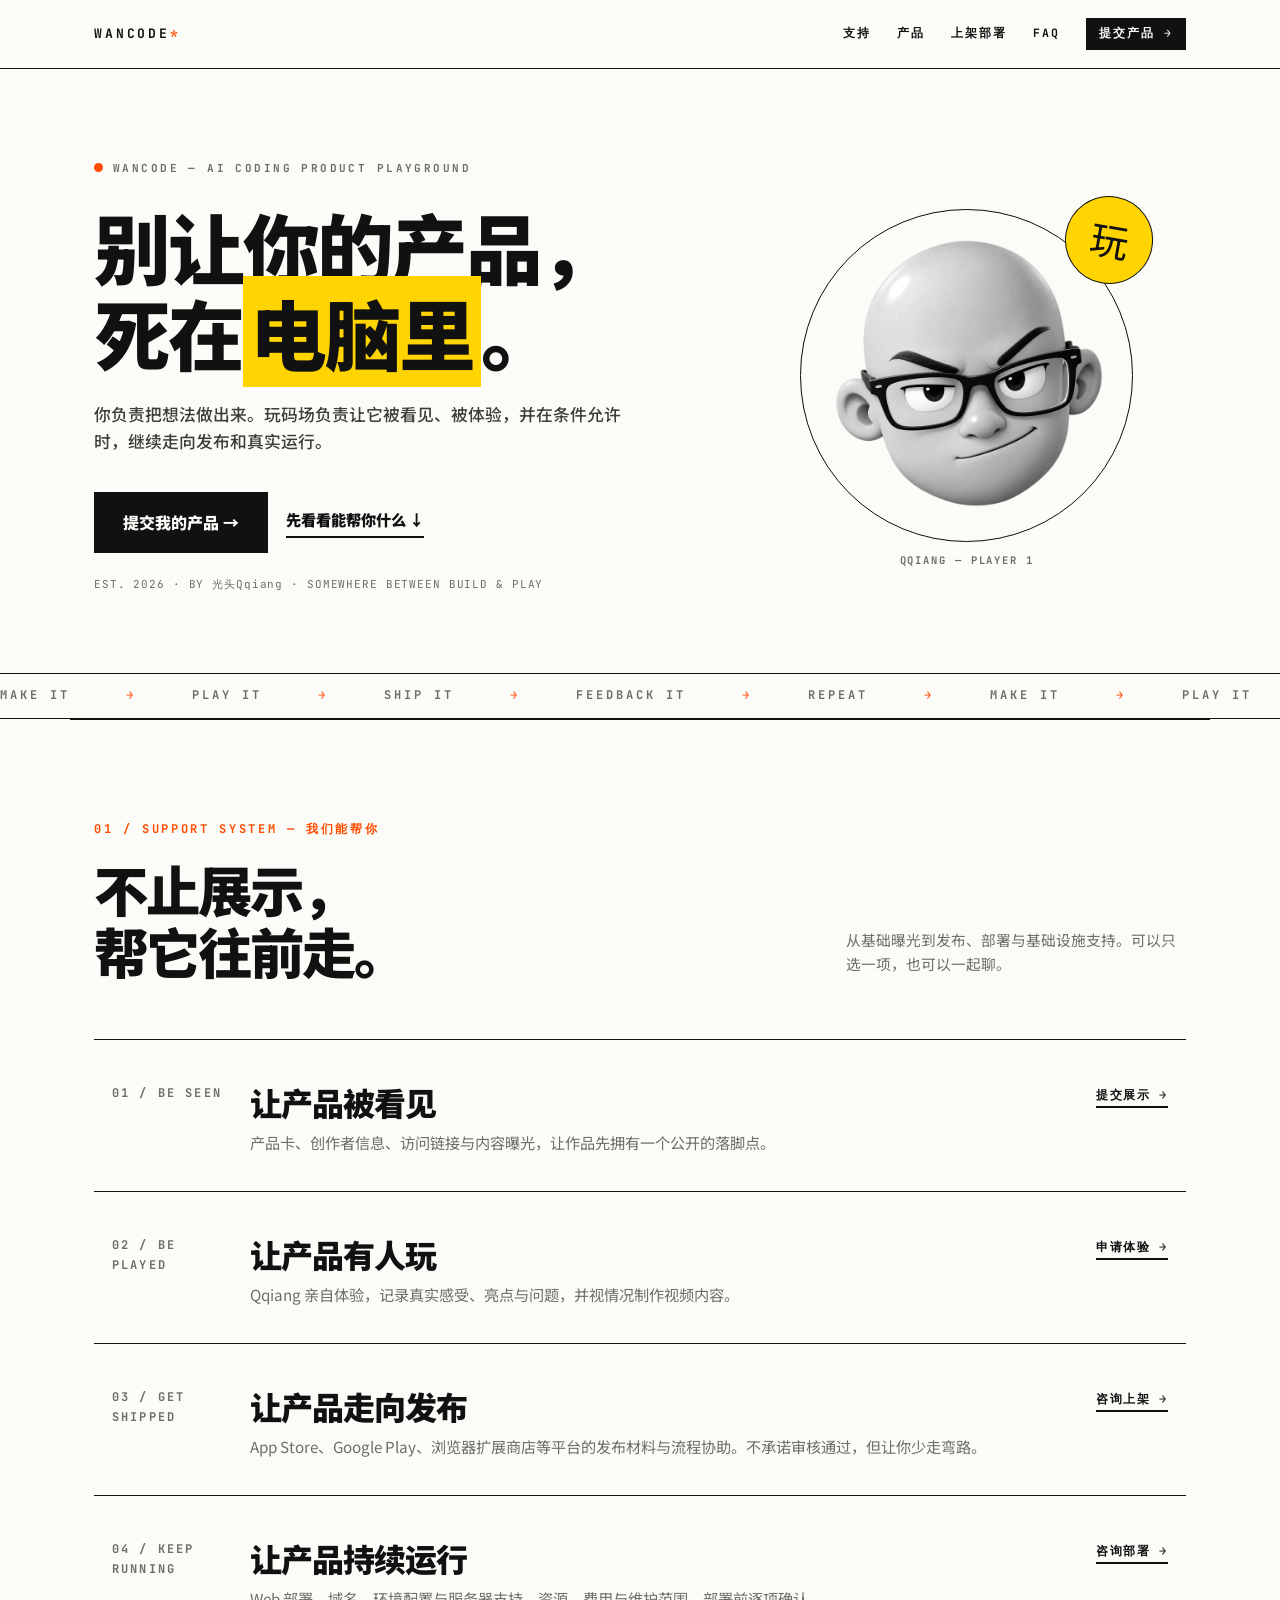
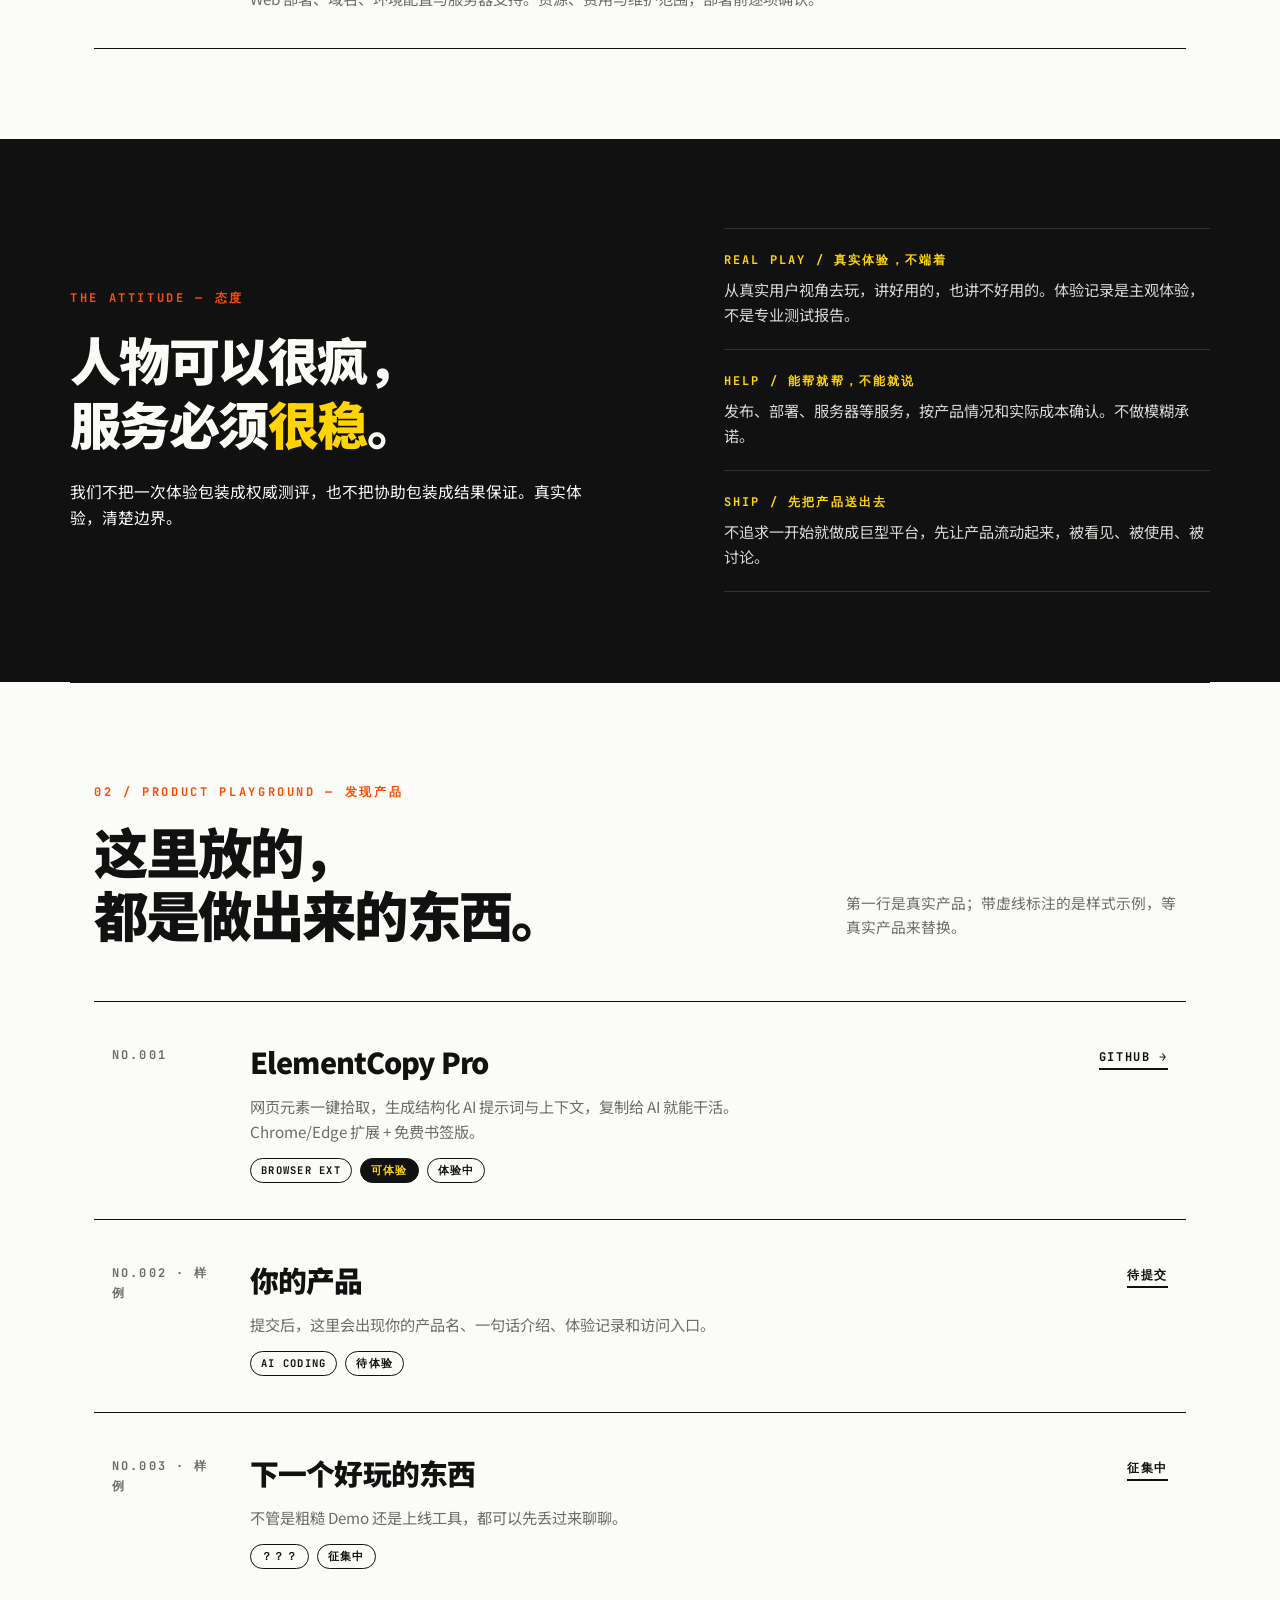
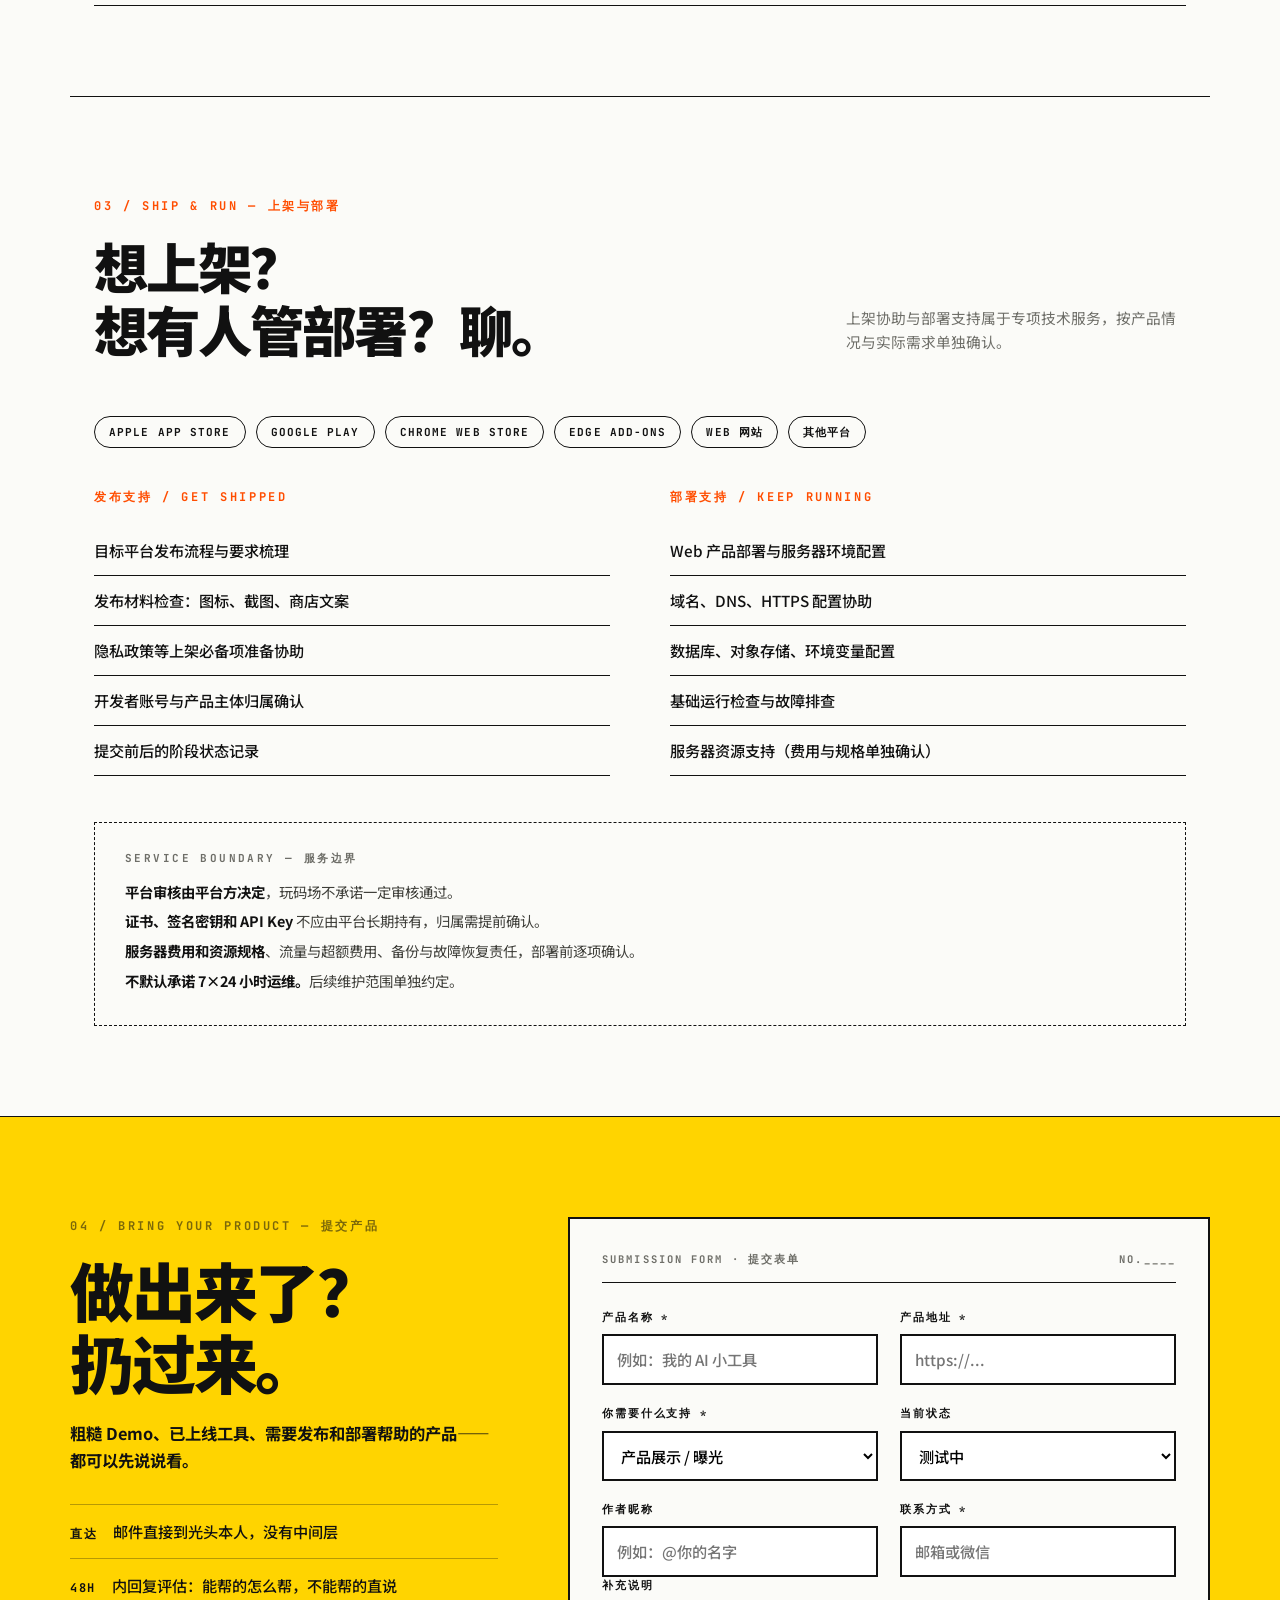
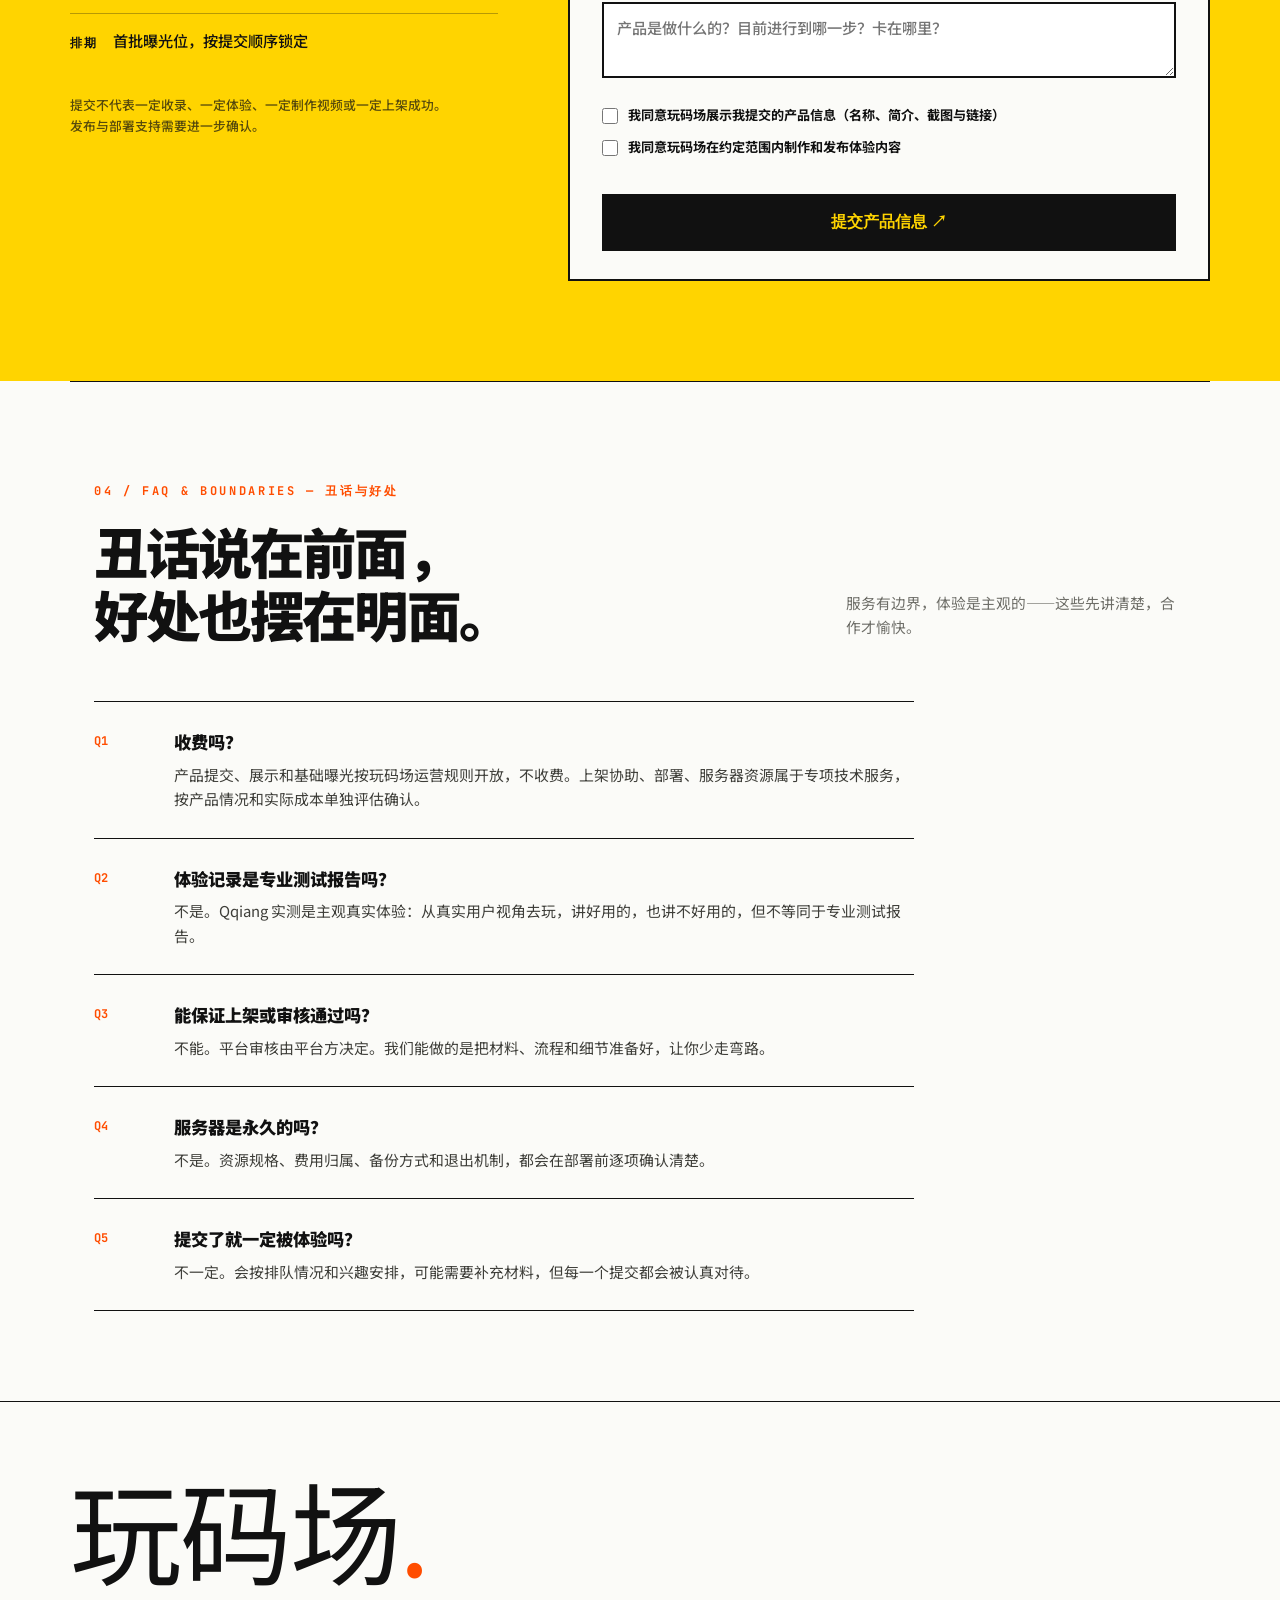
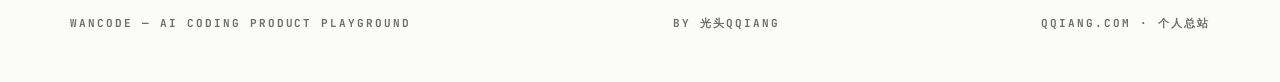
==== commit 1e21b707: "✨ 优化提交区：白色提交单面板 + 双列表单 + 提交后说明清单" ====
--- a/wancode/index.html
+++ b/wancode/index.html
@@ -215,31 +215,39 @@
 <!-- ============ 04 提交 ============ -->
 <section class="submit-sec" id="submit">
   <div class="submit-inner">
-    <div>
+    <div class="submit-pitch">
       <span class="sec-idx">04 / Bring your product — 提交产品</span>
       <h2>做出来了？<br>扔过来。</h2>
       <p class="submit-lede">粗糙 Demo、已上线工具、需要发布和部署帮助的产品——都可以先说说看。</p>
+      <ul class="after-list">
+        <li><b>直达</b>邮件直接到光头本人，没有中间层</li>
+        <li><b>48H</b>内回复评估：能帮的怎么帮，不能帮的直说</li>
+        <li><b>排期</b>首批曝光位，按提交顺序锁定</li>
+      </ul>
       <p class="submit-tiny">提交不代表一定收录、一定体验、一定制作视频或一定上架成功。发布与部署支持需要进一步确认。</p>
     </div>
     <form class="wform" id="wancodeForm">
-      <div class="field"><label for="f-name">产品名称 *</label><input id="f-name" required placeholder="例如：我的 AI 小工具" /></div>
-      <div class="field"><label for="f-url">产品地址 *</label><input id="f-url" type="url" required placeholder="https://..." /></div>
-      <div class="field"><label for="f-type">你现在需要什么？*</label>
-        <select id="f-type">
-          <option>产品展示 / 曝光</option>
-          <option>真实体验 / 反馈</option>
-          <option>应用商店 / 扩展商店上架</option>
-          <option>Web 部署 / 服务器</option>
-          <option>综合支持（从产品到发布）</option>
-        </select>
+      <div class="wform-head"><span>Submission form · 提交表单</span><span>NO.____</span></div>
+      <div class="f-grid">
+        <div class="field"><label for="f-name">产品名称 *</label><input id="f-name" required placeholder="例如：我的 AI 小工具" /></div>
+        <div class="field"><label for="f-url">产品地址 *</label><input id="f-url" type="url" required placeholder="https://..." /></div>
+        <div class="field"><label for="f-type">你需要什么支持 *</label>
+          <select id="f-type">
+            <option>产品展示 / 曝光</option>
+            <option>真实体验 / 反馈</option>
+            <option>应用商店 / 扩展商店上架</option>
+            <option>Web 部署 / 服务器</option>
+            <option>综合支持（从产品到发布）</option>
+          </select>
+        </div>
+        <div class="field"><label for="f-status">当前状态</label>
+          <select id="f-status">
+            <option>概念</option><option>Demo</option><option selected>测试中</option><option>可体验</option><option>已发布</option><option>暂停运行</option>
+          </select>
+        </div>
+        <div class="field"><label for="f-author">作者昵称</label><input id="f-author" placeholder="例如：@你的名字" /></div>
+        <div class="field"><label for="f-contact">联系方式 *</label><input id="f-contact" required placeholder="邮箱或微信" /></div>
       </div>
-      <div class="field"><label for="f-status">当前状态</label>
-        <select id="f-status">
-          <option>概念</option><option>Demo</option><option selected>测试中</option><option>可体验</option><option>已发布</option><option>暂停运行</option>
-        </select>
-      </div>
-      <div class="field"><label for="f-author">作者昵称</label><input id="f-author" placeholder="例如：@你的名字" /></div>
-      <div class="field"><label for="f-contact">联系方式 *</label><input id="f-contact" required placeholder="邮箱或微信" /></div>
       <div class="field"><label for="f-note">补充说明</label><textarea id="f-note" placeholder="产品是做什么的？目前进行到哪一步？卡在哪里？"></textarea></div>
       <div class="check"><input id="f-auth1" type="checkbox" required /><label for="f-auth1">我同意玩码场展示我提交的产品信息（名称、简介、截图与链接）</label></div>
       <div class="check"><input id="f-auth2" type="checkbox" /><label for="f-auth2">我同意玩码场在约定范围内制作和发布体验内容</label></div>
--- a/wancode/style.css
+++ b/wancode/style.css
@@ -358,7 +358,7 @@
 .boundary p { font-size: .9rem; color: #3E3E39; margin: 6px 0; }
 .boundary b { color: var(--ink); }
 
-/* ---------- 06 提交（整屏黄） ---------- */
+/* ---------- 06 提交（黄底 + 白色提交单面板） ---------- */
 .submit-sec {
   background: var(--yellow);
   border-top: 1px solid var(--rule);
@@ -366,56 +366,94 @@
 }
 .submit-inner {
   max-width: 1140px; margin: 0 auto;
-  display: grid; grid-template-columns: .9fr 1.1fr;
+  display: grid; grid-template-columns: .8fr 1.2fr;
   gap: 70px; align-items: start;
 }
+.submit-inner .sec-idx { color: var(--ink); opacity: .55; }
 .submit-inner h2 {
   font-weight: 900;
-  font-size: clamp(2.2rem, 5vw, 3.8rem);
-  letter-spacing: -.035em; line-height: 1.15;
+  font-size: clamp(2.4rem, 5vw, 4rem);
+  letter-spacing: -.035em; line-height: 1.12;
   margin-top: 18px;
 }
-.submit-inner .sec-idx { color: var(--ink); opacity: .55; }
-.submit-lede { margin-top: 22px; font-weight: 700; font-size: 1.02rem; max-width: 30em; }
-.submit-tiny { margin-top: 18px; font-size: .82rem; font-weight: 500; opacity: .7; max-width: 30em; }
-
-.wform .field { margin-bottom: 22px; }
+.submit-lede { margin-top: 22px; font-weight: 700; font-size: 1.02rem; max-width: 26em; }
+.after-list { list-style: none; margin-top: 30px; }
+.after-list li {
+  display: flex; gap: 16px; align-items: baseline;
+  padding: 14px 0;
+  border-top: 1px solid rgba(17, 17, 17, .3);
+  font-weight: 500; font-size: .95rem;
+}
+.after-list b {
+  font-family: var(--mono);
+  font-size: 12px; font-weight: 700;
+  letter-spacing: .14em; text-transform: uppercase;
+  white-space: nowrap;
+}
+.submit-tiny { margin-top: 26px; font-size: .8rem; font-weight: 500; opacity: .7; max-width: 30em; }
+
+.wform {
+  background: var(--bg);
+  border: 2px solid var(--ink);
+  padding: 32px 32px 28px;
+}
+.wform-head {
+  display: flex; justify-content: space-between;
+  font-family: var(--mono);
+  font-size: 10.5px; font-weight: 700;
+  letter-spacing: .2em; text-transform: uppercase;
+  color: var(--muted);
+  border-bottom: 1px solid var(--rule);
+  padding-bottom: 14px;
+  margin-bottom: 26px;
+}
+.f-grid { display: grid; grid-template-columns: 1fr 1fr; gap: 20px 22px; }
+.wform .field { margin-bottom: 20px; }
+.f-grid .field { margin-bottom: 0; }
 .wform label {
   display: block;
   font-family: var(--mono);
   font-size: 10.5px; font-weight: 700;
-  letter-spacing: .2em; text-transform: uppercase;
+  letter-spacing: .18em; text-transform: uppercase;
   margin-bottom: 8px;
 }
 .wform input, .wform select, .wform textarea {
   width: 100%;
-  background: transparent;
-  border: none; border-bottom: 2px solid var(--ink);
+  background: #fff;
+  border: 2px solid var(--ink);
   border-radius: 0;
-  font: inherit; font-size: 1rem; font-weight: 500;
-  padding: 8px 2px;
-}
+  font: inherit; font-size: .95rem; font-weight: 500;
+  padding: 11px 13px;
+  transition: .15s;
+}
+.wform textarea { min-height: 76px; resize: vertical; }
 .wform input:focus, .wform select:focus, .wform textarea:focus {
-  outline: none; background: rgba(255, 255, 255, .55);
-}
-.wform textarea { min-height: 72px; resize: vertical; }
-.wform .check { display: flex; gap: 10px; align-items: flex-start; margin: 10px 0; }
-.wform .check input { width: 16px; height: 16px; flex: none; margin-top: 4px; accent-color: var(--ink); }
+  outline: none;
+  box-shadow: 4px 4px 0 var(--yellow), 4px 4px 0 2px var(--ink);
+}
+.wform .check { display: flex; gap: 10px; align-items: flex-start; margin: 12px 0; }
+.wform .check input { width: 16px; height: 16px; flex: none; margin-top: 3px; accent-color: var(--ink); }
 .wform .check label {
   font-family: var(--sans); text-transform: none; letter-spacing: 0;
   font-size: .82rem; font-weight: 700; margin: 0; line-height: 1.5;
 }
 .wform .submit-btn {
-  margin-top: 30px;
-  width: 100%;
+  margin-top: 26px; width: 100%;
   background: var(--ink); color: var(--yellow);
   border: 2px solid var(--ink);
-  padding: 18px;
+  padding: 16px;
   font-weight: 900; font-size: 1rem;
-  cursor: pointer;
-  transition: .15s;
+  cursor: pointer; transition: .15s;
 }
 .wform .submit-btn:hover { background: var(--bg); color: var(--ink); }
+@media (max-width: 920px) {
+  .submit-inner { grid-template-columns: 1fr; gap: 50px; }
+}
+@media (max-width: 560px) {
+  .f-grid { grid-template-columns: 1fr; gap: 0; }
+  .f-grid .field { margin-bottom: 20px; }
+  .wform { padding: 24px 20px; }
+}
 
 /* ---------- FAQ ---------- */
 .faq-list { max-width: 820px; }
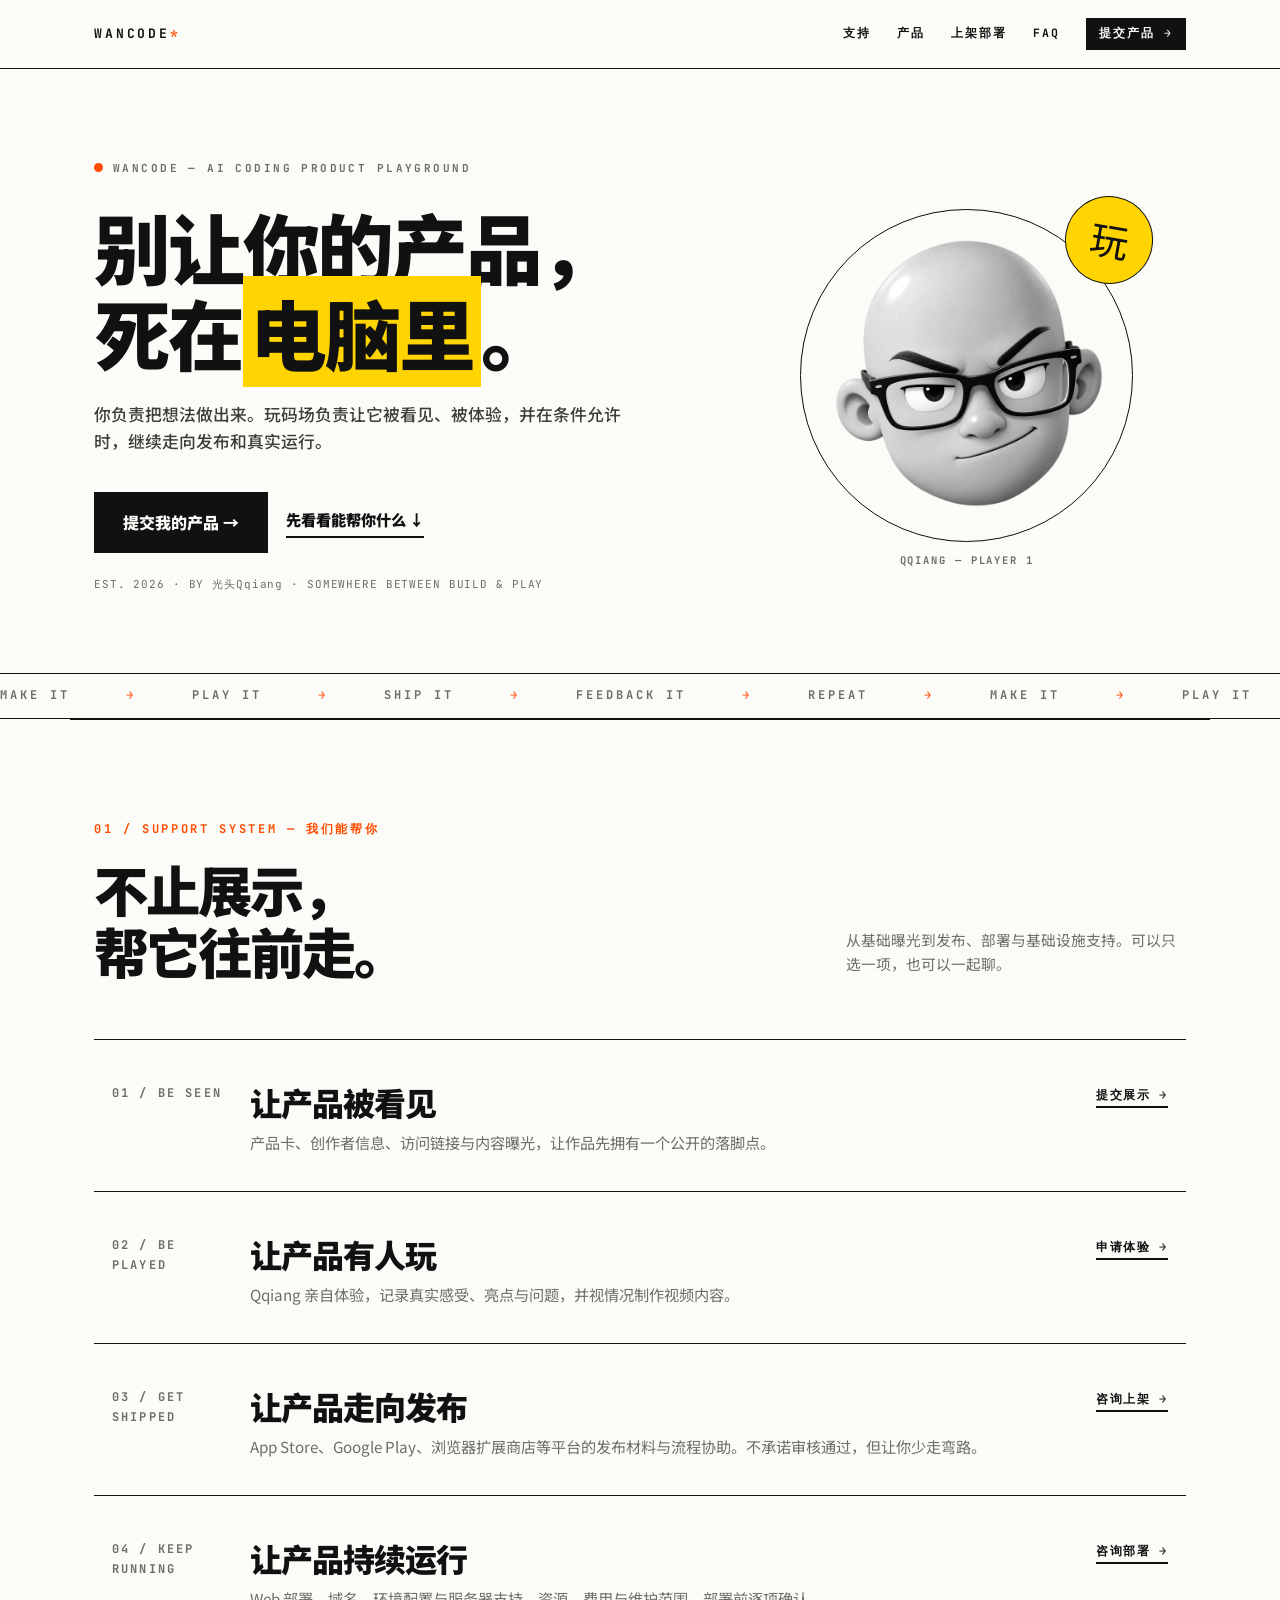
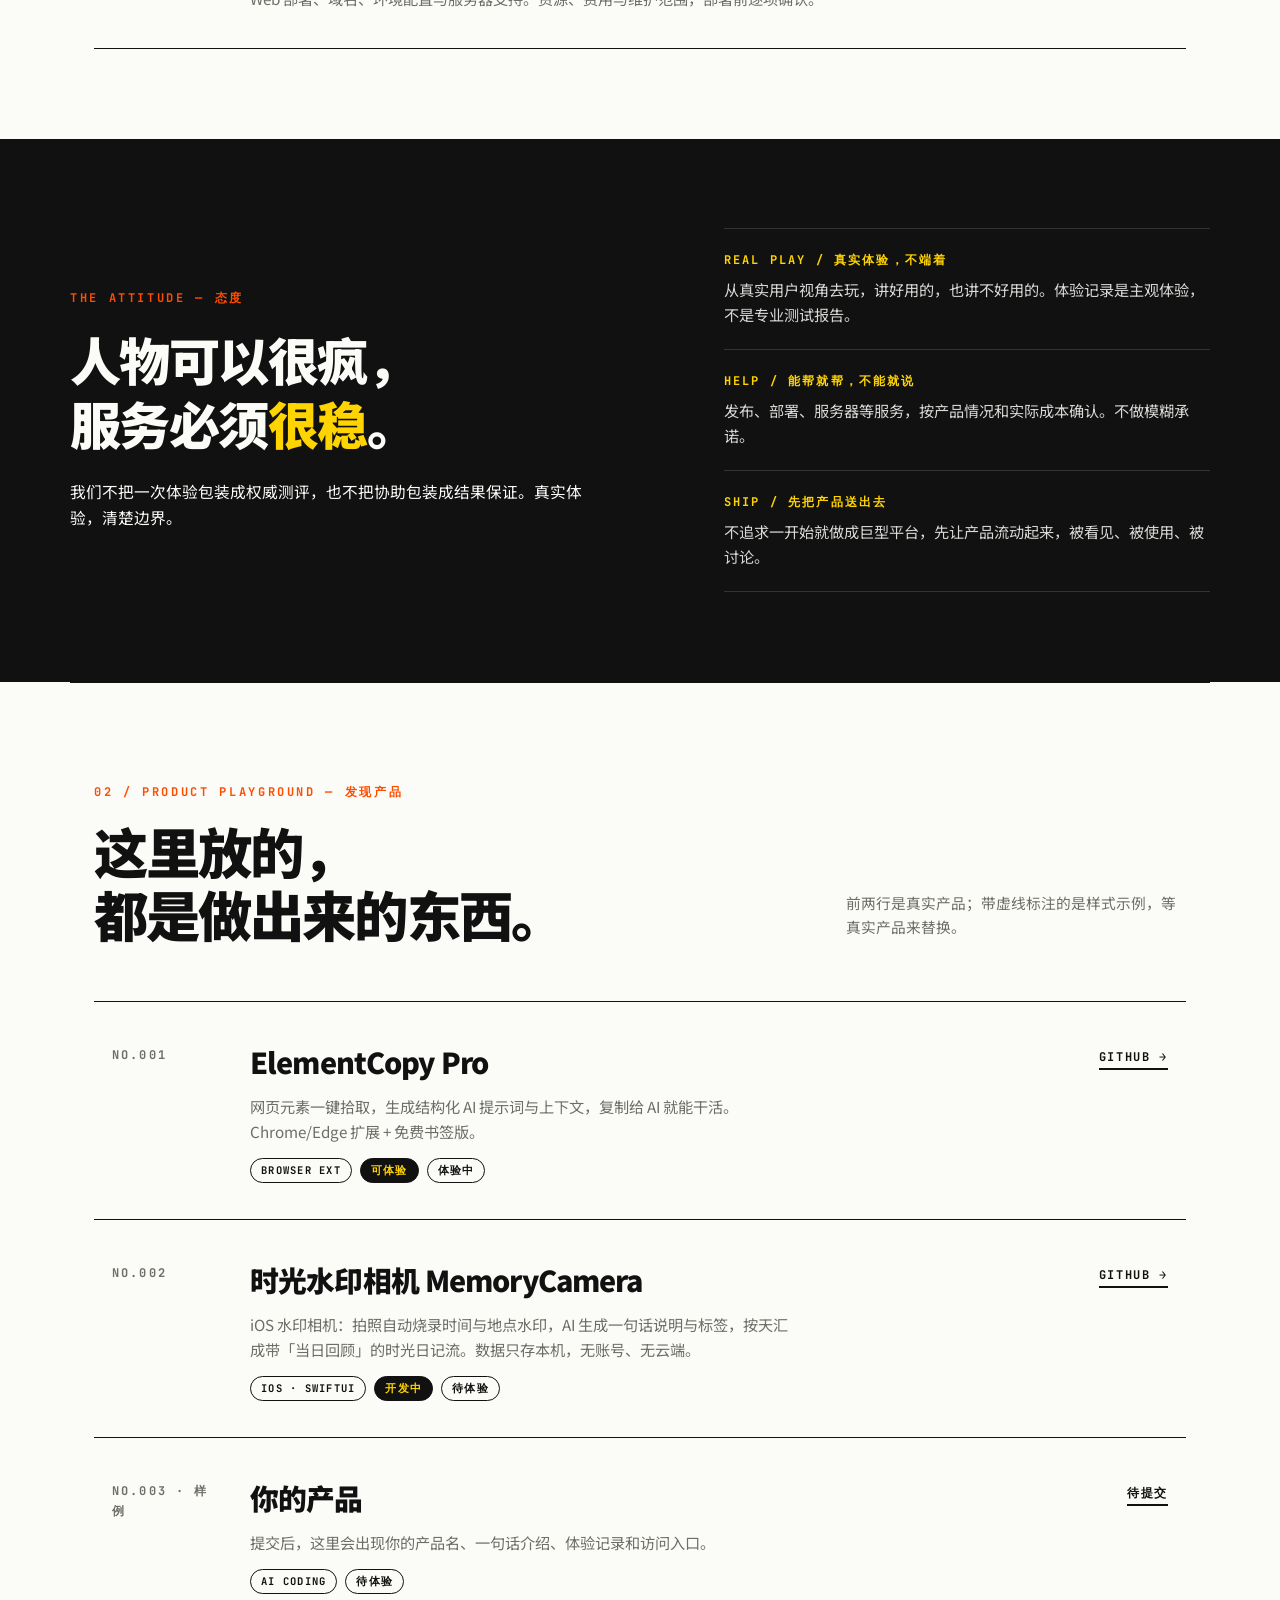
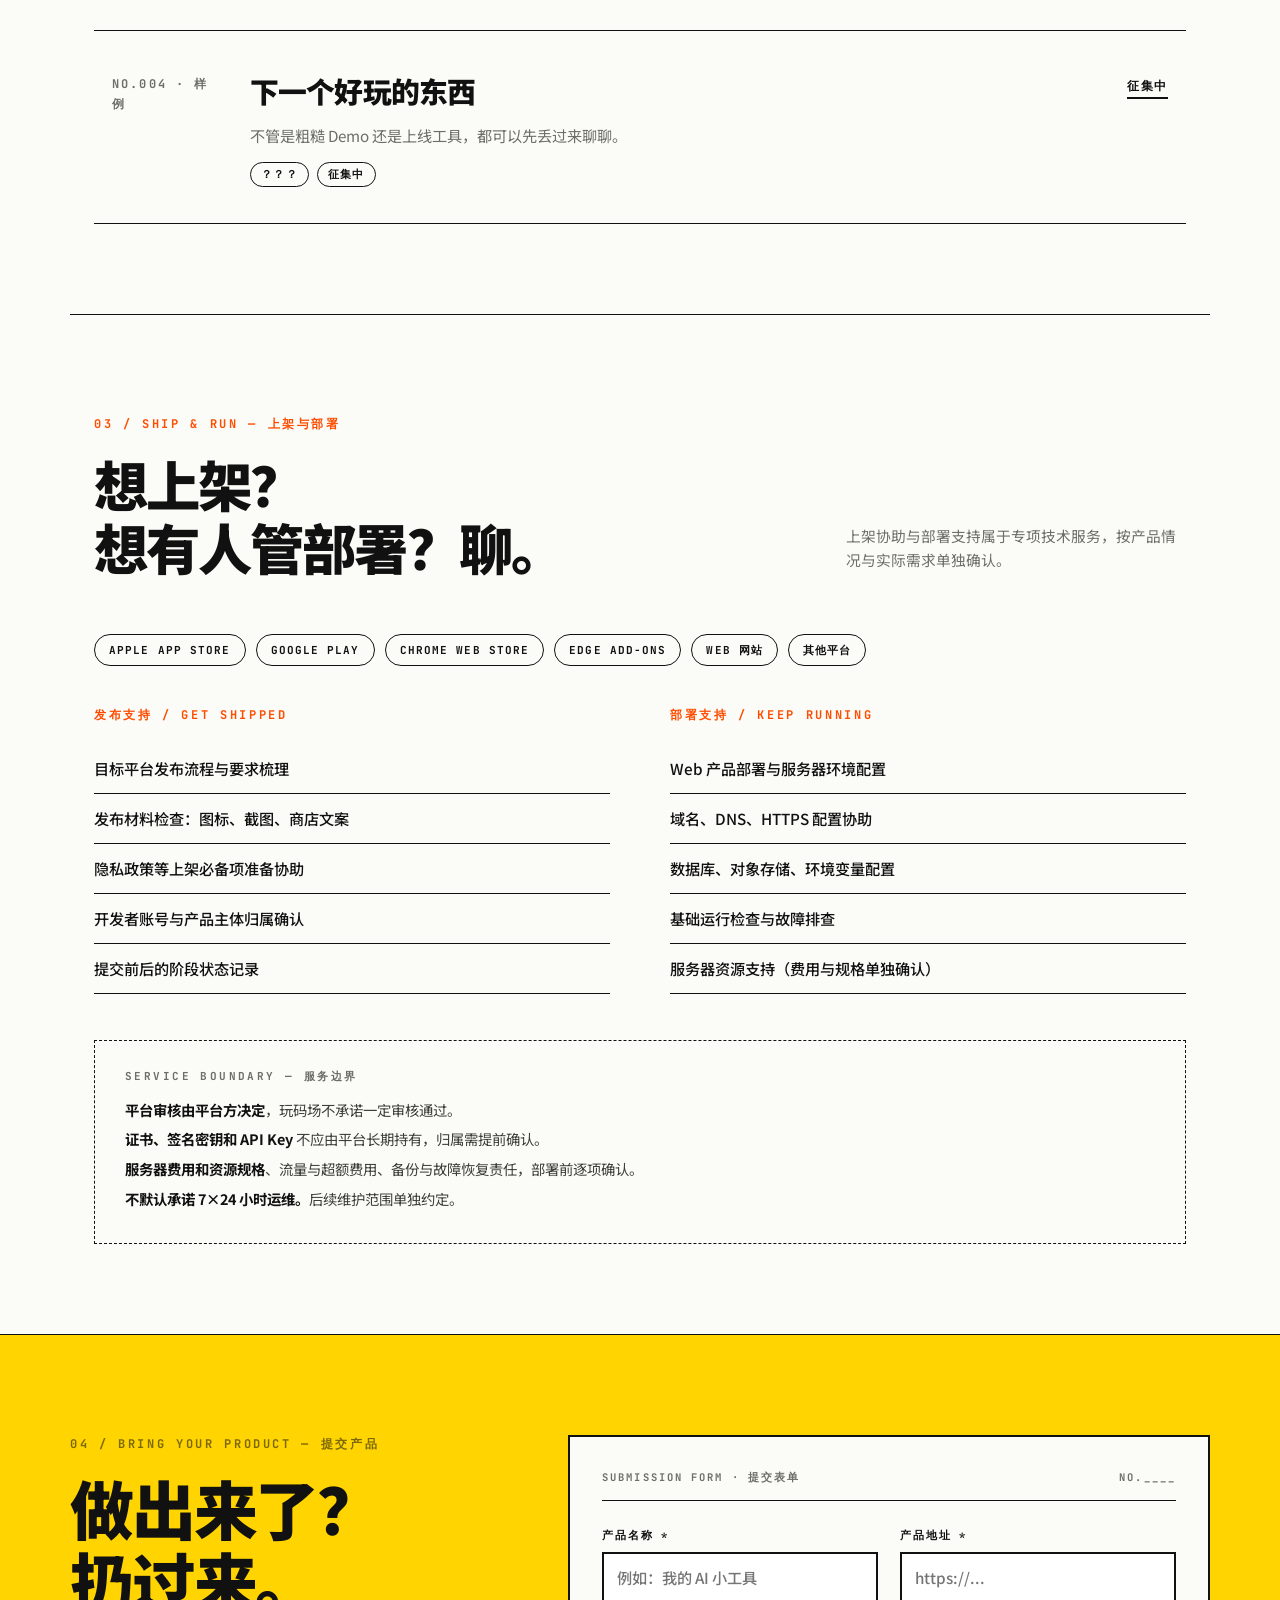
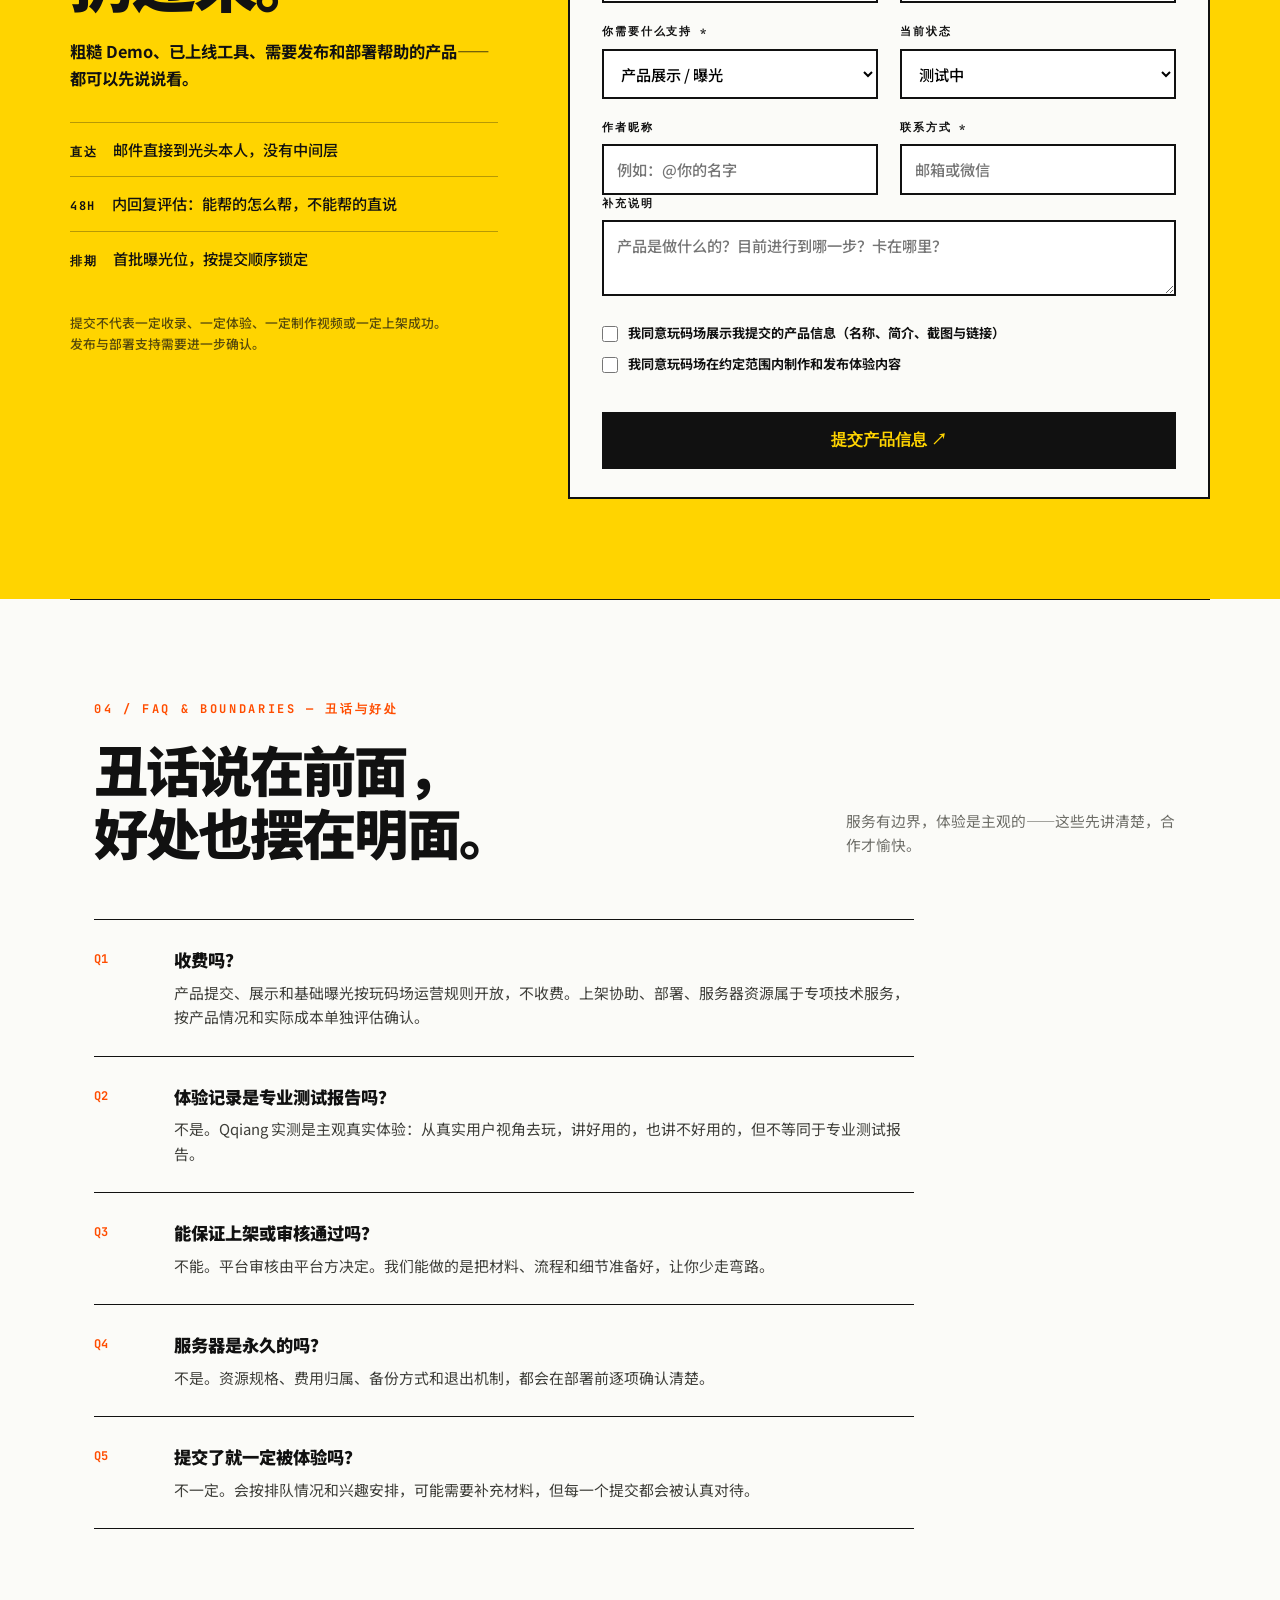
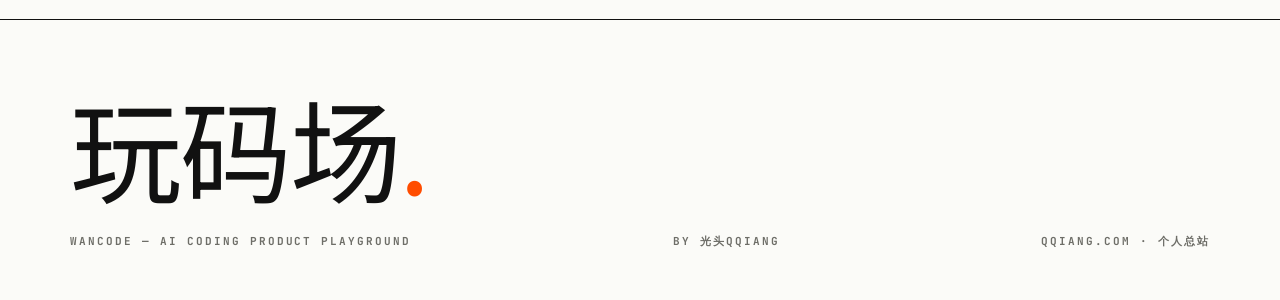
==== commit d48e4770: "📷 玩码场新增真实产品 NO.002：时光水印相机 MemoryCamera" ====
--- a/wancode/index.html
+++ b/wancode/index.html
@@ -16,7 +16,7 @@
 <link rel="preconnect" href="https://fonts.googleapis.com">
 <link rel="preconnect" href="https://fonts.gstatic.com" crossorigin>
 <link href="https://fonts.googleapis.com/css2?family=JetBrains+Mono:wght@400;700&family=Noto+Sans+SC:wght@400;500;700;900&display=swap" rel="stylesheet">
-<link rel="stylesheet" href="style.css">
+<link rel="stylesheet" href="style.css?v=22">
 </head>
 <body id="top">
 
@@ -132,7 +132,7 @@
       <span class="sec-idx">02 / Product playground — 发现产品</span>
       <h2>这里放的，<br>都是做出来的东西。</h2>
     </div>
-    <p class="sec-desc">第一行是真实产品；带虚线标注的是样式示例，等真实产品来替换。</p>
+    <p class="sec-desc">前两行是真实产品；带虚线标注的是样式示例，等真实产品来替换。</p>
   </div>
 
   <div class="prod">
@@ -145,9 +145,20 @@
     <a class="p-go" href="https://github.com/Qqiang1206/elementcopy" target="_blank" rel="noopener">GitHub →</a>
   </div>
 
+  <!-- ✏️ 真实产品：时光水印相机 -->
+  <div class="prod">
+    <span class="p-idx">NO.002</span>
+    <div>
+      <h3>时光水印相机 MemoryCamera</h3>
+      <p class="p-desc">iOS 水印相机：拍照自动烧录时间与地点水印，AI 生成一句话说明与标签，按天汇成带「当日回顾」的时光日记流。数据只存本机，无账号、无云端。</p>
+      <div class="p-tags"><span>iOS · SwiftUI</span><span class="ok">开发中</span><span>待体验</span></div>
+    </div>
+    <a class="p-go" href="https://github.com/Qqiang1206/memory-camera" target="_blank" rel="noopener">GitHub →</a>
+  </div>
+
   <!-- ✏️ 样例行：接入真实产品后替换 -->
   <div class="prod sample">
-    <span class="p-idx">NO.002 · 样例</span>
+    <span class="p-idx">NO.003 · 样例</span>
     <div>
       <h3>你的产品</h3>
       <p class="p-desc">提交后，这里会出现你的产品名、一句话介绍、体验记录和访问入口。</p>
@@ -156,7 +167,7 @@
     <span class="p-go">待提交</span>
   </div>
   <div class="prod sample">
-    <span class="p-idx">NO.003 · 样例</span>
+    <span class="p-idx">NO.004 · 样例</span>
     <div>
       <h3>下一个好玩的东西</h3>
       <p class="p-desc">不管是粗糙 Demo 还是上线工具，都可以先丢过来聊聊。</p>
